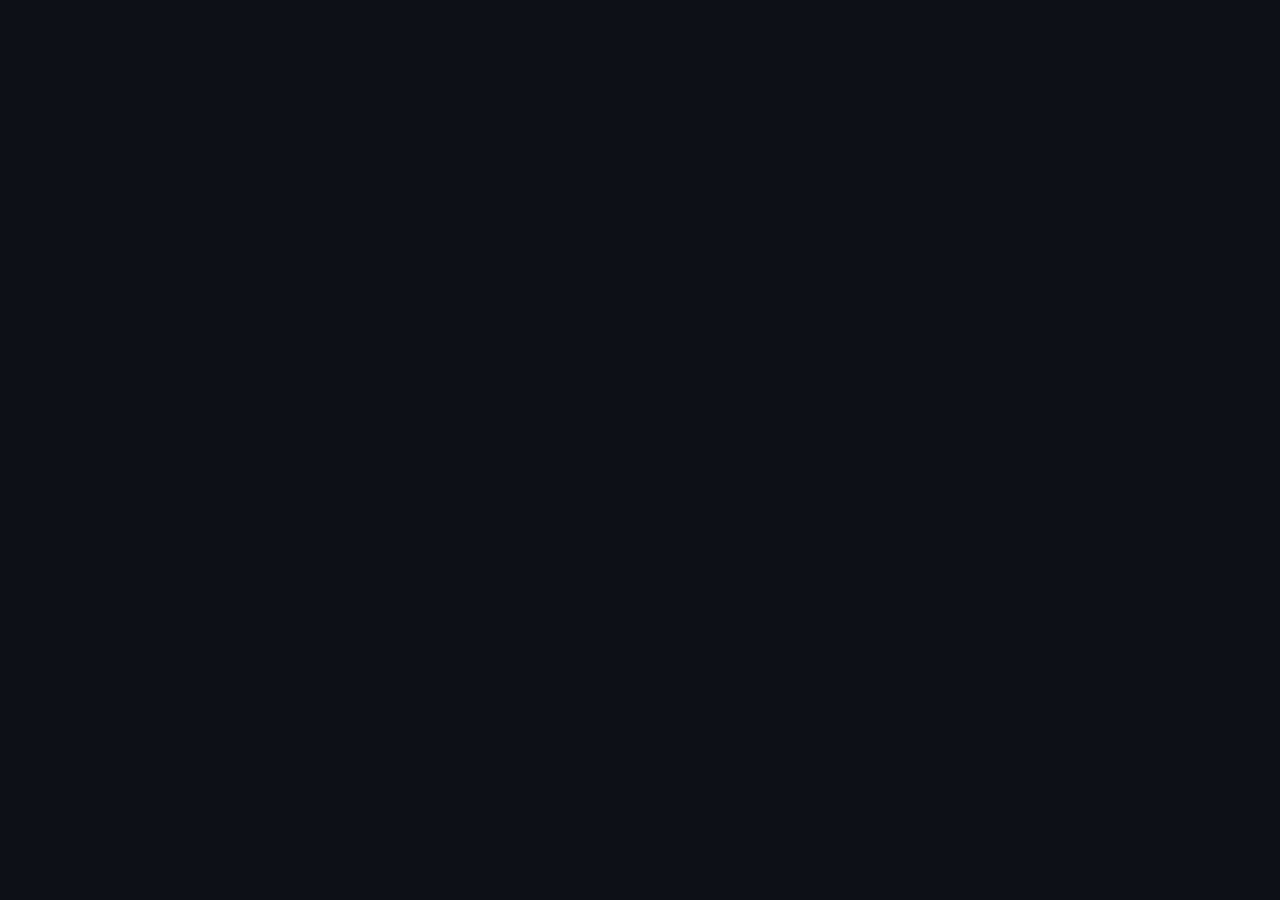
==== index.html @ d3183bf2 "update" ====
<!DOCTYPE html>
<html lang="en">
<head>
    <meta charset="utf-8" />
    <meta name="viewport" content="width=device-width, initial-scale=1" />
    <title>DevNotes — Rust Systems Blog</title>
    <meta name="description" content="Deep-dive technical notes on systems programming, distributed systems, and software architecture. Built with Rust and WebAssembly." />
    <link rel="preconnect" href="https://fonts.googleapis.com" />
    <link rel="preconnect" href="https://fonts.gstatic.com" crossorigin />
    <link href="https://fonts.googleapis.com/css2?family=Inter:wght@300;400;500;600;700;800&family=JetBrains+Mono:wght@400;500;700&display=swap" rel="stylesheet" />
    <link rel="stylesheet" href="https://cdnjs.cloudflare.com/ajax/libs/font-awesome/6.5.1/css/all.min.css" crossorigin="anonymous" />
    <link rel="stylesheet" href="style.css" />
    <link data-trunk rel="rust" data-wasm-opt="2" />
</head>
<body>
</body>
</html>
---- style.css ----
/* ============================================
   DevNotes — Design System
   Matched to TheCoreDump / Chirpy theme UX
   ============================================ */

:root {
  --bg-primary: #0d1117;
  --bg-secondary: #161b22;
  --bg-tertiary: #1c2128;
  --bg-card: rgba(22, 27, 34, 0.8);
  --bg-card-hover: rgba(28, 33, 40, 0.95);
  --bg-glass: rgba(255, 255, 255, 0.03);
  --bg-glass-strong: rgba(255, 255, 255, 0.06);

  --text-primary: #e6edf3;
  --text-secondary: #8b949e;
  --text-muted: #6e7681;
  --text-link: #58a6ff;

  --accent: #58a6ff;
  --accent-glow: rgba(88, 166, 255, 0.15);
  --accent-hover: #79c0ff;
  --accent-green: #3fb950;
  --accent-purple: #bc8cff;
  --accent-orange: #d29922;
  --accent-red: #f85149;

  --border: rgba(255, 255, 255, 0.06);
  --border-strong: rgba(255, 255, 255, 0.1);

  --sidebar-width: 280px;
  --topbar-height: 56px;
  --panel-width: 280px;

  --radius-sm: 6px;
  --radius-md: 10px;
  --radius-lg: 16px;
  --radius-xl: 20px;

  --shadow-sm: 0 1px 2px rgba(0, 0, 0, 0.3);
  --shadow-md: 0 4px 12px rgba(0, 0, 0, 0.4);
  --shadow-lg: 0 8px 30px rgba(0, 0, 0, 0.5);
  --shadow-glow: 0 0 20px var(--accent-glow);

  --transition-fast: 0.15s ease;
  --transition-normal: 0.25s ease;
  --transition-slow: 0.4s cubic-bezier(0.16, 1, 0.3, 1);
}

[data-theme="light"] {
  --bg-primary: #ffffff;
  --bg-secondary: #f6f8fa;
  --bg-tertiary: #eaeef2;
  --bg-card: rgba(246, 248, 250, 0.9);
  --bg-card-hover: rgba(234, 238, 242, 0.95);
  --bg-glass: rgba(0, 0, 0, 0.02);
  --bg-glass-strong: rgba(0, 0, 0, 0.04);

  --text-primary: #1f2328;
  --text-secondary: #656d76;
  --text-muted: #8b949e;
  --text-link: #0969da;

  --accent: #0969da;
  --accent-glow: rgba(9, 105, 218, 0.1);
  --accent-hover: #0550ae;
  --accent-green: #1a7f37;
  --accent-purple: #8250df;
  --accent-orange: #9a6700;
  --accent-red: #cf222e;

  --border: rgba(0, 0, 0, 0.08);
  --border-strong: rgba(0, 0, 0, 0.15);

  --shadow-sm: 0 1px 2px rgba(0, 0, 0, 0.06);
  --shadow-md: 0 4px 12px rgba(0, 0, 0, 0.08);
  --shadow-lg: 0 8px 30px rgba(0, 0, 0, 0.12);
}

/* ============================================
   Reset & Base
   ============================================ */

*, *::before, *::after {
  box-sizing: border-box;
  margin: 0;
  padding: 0;
}

html {
  font-size: 16px;
  scroll-behavior: smooth;
  -webkit-font-smoothing: antialiased;
  -moz-osx-font-smoothing: grayscale;
}

body {
  font-family: 'Inter', -apple-system, BlinkMacSystemFont, 'Segoe UI', Helvetica, Arial, sans-serif;
  background: var(--bg-primary);
  color: var(--text-primary);
  line-height: 1.6;
  min-height: 100vh;
  overflow-x: hidden;
  transition: background-color var(--transition-normal), color var(--transition-normal);
}

a {
  color: var(--text-link);
  text-decoration: none;
  transition: color var(--transition-fast);
}

a:hover {
  color: var(--accent-hover);
}

img {
  max-width: 100%;
  height: auto;
}

ul, ol {
  list-style: none;
}

/* ============================================
   Layout
   ============================================ */

.app-layout {
  display: flex;
  min-height: 100vh;
}

.main-wrapper {
  flex: 1;
  display: flex;
  flex-direction: column;
  min-width: 0;
  margin-left: var(--sidebar-width);
  transition: margin-left var(--transition-slow);
}

.content-area {
  flex: 1;
  display: flex;
  flex-direction: column;
  max-width: 100%;
}

.content-inner {
  flex: 1;
  display: flex;
  max-width: calc(900px + var(--panel-width) + 48px);
  width: 100%;
  margin: 0 auto;
  padding: 0 24px;
}

.main-col {
  flex: 1;
  min-width: 0;
  padding: 24px 0;
  padding-right: 32px;
}

.side-panel {
  width: var(--panel-width);
  flex-shrink: 0;
  padding: 24px 0;
  border-left: 1px solid var(--border);
  padding-left: 24px;
}

/* ============================================
   Sidebar
   ============================================ */

.sidebar {
  position: fixed;
  top: 0;
  left: 0;
  width: var(--sidebar-width);
  height: 100vh;
  background: var(--bg-secondary);
  border-right: 1px solid var(--border);
  display: flex;
  flex-direction: column;
  z-index: 100;
  overflow-y: auto;
  overflow-x: hidden;
  transition: transform var(--transition-slow), background-color var(--transition-normal);
}

.sidebar-header {
  padding: 28px 24px 20px;
  text-align: center;
  border-bottom: 1px solid var(--border);
}

.avatar {
  width: 80px;
  height: 80px;
  border-radius: 50%;
  background: linear-gradient(135deg, var(--accent), var(--accent-purple));
  display: flex;
  align-items: center;
  justify-content: center;
  font-size: 28px;
  font-weight: 700;
  color: #fff;
  margin: 0 auto 14px;
  box-shadow: 0 0 0 3px var(--bg-secondary), 0 0 0 5px var(--accent);
  transition: transform var(--transition-normal), box-shadow var(--transition-normal);
}

.avatar:hover {
  transform: scale(1.05);
  box-shadow: 0 0 0 3px var(--bg-secondary), 0 0 0 5px var(--accent), var(--shadow-glow);
}

.site-title {
  font-size: 18px;
  font-weight: 700;
  color: var(--text-primary);
  margin-bottom: 4px;
  letter-spacing: -0.02em;
}

.site-subtitle {
  font-size: 13px;
  color: var(--text-secondary);
  font-style: italic;
}

.sidebar-nav {
  flex: 1;
  padding: 16px 0;
}

.nav-item {
  display: block;
}

.nav-link {
  display: flex;
  align-items: center;
  gap: 12px;
  padding: 10px 24px;
  color: var(--text-secondary);
  font-size: 14px;
  font-weight: 500;
  letter-spacing: 0.02em;
  transition: all var(--transition-fast);
  border-left: 3px solid transparent;
}

.nav-link:hover {
  color: var(--text-primary);
  background: var(--bg-glass);
}

.nav-link.active {
  color: var(--accent);
  background: var(--accent-glow);
  border-left-color: var(--accent);
}

.nav-link i {
  width: 20px;
  text-align: center;
  font-size: 15px;
}

.sidebar-footer {
  padding: 16px 24px;
  border-top: 1px solid var(--border);
  display: flex;
  align-items: center;
  justify-content: center;
  gap: 16px;
}

.social-link {
  color: var(--text-muted);
  font-size: 17px;
  transition: all var(--transition-fast);
  padding: 6px;
  border-radius: var(--radius-sm);
}

.social-link:hover {
  color: var(--accent);
  transform: translateY(-2px);
  background: var(--accent-glow);
}

/* ============================================
   Top Bar
   ============================================ */

.topbar {
  height: var(--topbar-height);
  display: flex;
  align-items: center;
  justify-content: space-between;
  padding: 0 24px;
  border-bottom: 1px solid var(--border);
  background: var(--bg-secondary);
  position: sticky;
  top: 0;
  z-index: 90;
  backdrop-filter: blur(12px);
  -webkit-backdrop-filter: blur(12px);
  transition: background-color var(--transition-normal);
}

.topbar-left {
  display: flex;
  align-items: center;
  gap: 12px;
}

.sidebar-toggle {
  display: none;
  background: none;
  border: none;
  color: var(--text-secondary);
  font-size: 18px;
  cursor: pointer;
  padding: 6px;
  border-radius: var(--radius-sm);
  transition: all var(--transition-fast);
}

.sidebar-toggle:hover {
  color: var(--text-primary);
  background: var(--bg-glass);
}

.breadcrumb {
  font-size: 14px;
  color: var(--text-secondary);
  display: flex;
  align-items: center;
  gap: 6px;
}

.breadcrumb-sep {
  color: var(--text-muted);
}

.topbar-title {
  font-size: 14px;
  font-weight: 600;
  color: var(--text-primary);
}

.topbar-right {
  display: flex;
  align-items: center;
  gap: 12px;
}

.search-wrapper {
  position: relative;
}

.search-input {
  width: 220px;
  padding: 7px 12px 7px 34px;
  background: var(--bg-glass);
  border: 1px solid var(--border);
  border-radius: var(--radius-md);
  color: var(--text-primary);
  font-size: 13px;
  font-family: inherit;
  outline: none;
  transition: all var(--transition-fast);
}

.search-input::placeholder {
  color: var(--text-muted);
}

.search-input:focus {
  border-color: var(--accent);
  box-shadow: 0 0 0 3px var(--accent-glow);
  width: 280px;
}

.search-icon {
  position: absolute;
  left: 10px;
  top: 50%;
  transform: translateY(-50%);
  color: var(--text-muted);
  font-size: 13px;
  pointer-events: none;
}

.mode-toggle {
  background: none;
  border: 1px solid var(--border);
  color: var(--text-secondary);
  font-size: 15px;
  cursor: pointer;
  padding: 6px 10px;
  border-radius: var(--radius-sm);
  transition: all var(--transition-fast);
  display: flex;
  align-items: center;
  justify-content: center;
}

.mode-toggle:hover {
  color: var(--accent);
  border-color: var(--accent);
  background: var(--accent-glow);
}

/* ============================================
   Post Cards
   ============================================ */

.post-list {
  display: flex;
  flex-direction: column;
  gap: 16px;
}

.post-card {
  background: var(--bg-card);
  border: 1px solid var(--border);
  border-radius: var(--radius-lg);
  padding: 24px;
  cursor: pointer;
  transition: all var(--transition-normal);
  position: relative;
  overflow: hidden;
}

.post-card::before {
  content: '';
  position: absolute;
  top: 0;
  left: 0;
  width: 3px;
  height: 100%;
  background: var(--accent);
  opacity: 0;
  transition: opacity var(--transition-fast);
}

.post-card:hover {
  transform: translateY(-2px);
  border-color: var(--border-strong);
  box-shadow: var(--shadow-lg);
  background: var(--bg-card-hover);
}

.post-card:hover::before {
  opacity: 1;
}

.post-card-title {
  font-size: 18px;
  font-weight: 700;
  color: var(--text-primary);
  margin-bottom: 8px;
  line-height: 1.4;
  letter-spacing: -0.01em;
  transition: color var(--transition-fast);
}

.post-card:hover .post-card-title {
  color: var(--accent);
}

.post-card-excerpt {
  font-size: 14px;
  color: var(--text-secondary);
  line-height: 1.6;
  margin-bottom: 14px;
  display: -webkit-box;
  -webkit-line-clamp: 3;
  -webkit-box-orient: vertical;
  overflow: hidden;
}

.post-card-meta {
  display: flex;
  align-items: center;
  gap: 16px;
  font-size: 12px;
  color: var(--text-muted);
}

.post-card-meta i {
  margin-right: 4px;
}

.post-card-category {
  display: inline-flex;
  align-items: center;
  padding: 2px 10px;
  background: var(--accent-glow);
  color: var(--accent);
  border-radius: 999px;
  font-weight: 500;
  font-size: 11px;
  text-transform: uppercase;
  letter-spacing: 0.04em;
}

.post-card-tags {
  display: flex;
  flex-wrap: wrap;
  gap: 6px;
  margin-top: 12px;
}

.tag {
  display: inline-flex;
  align-items: center;
  padding: 3px 10px;
  background: var(--bg-glass);
  border: 1px solid var(--border);
  border-radius: 999px;
  color: var(--text-secondary);
  font-size: 11px;
  font-weight: 500;
  transition: all var(--transition-fast);
  cursor: pointer;
}

.tag:hover {
  border-color: var(--accent);
  color: var(--accent);
  background: var(--accent-glow);
}

/* ============================================
   Post Page
   ============================================ */

.post-page {
  max-width: 780px;
}

.post-header {
  margin-bottom: 32px;
  padding-bottom: 24px;
  border-bottom: 1px solid var(--border);
}

.post-title {
  font-size: 32px;
  font-weight: 800;
  color: var(--text-primary);
  line-height: 1.3;
  letter-spacing: -0.02em;
  margin-bottom: 16px;
}

.post-meta {
  display: flex;
  align-items: center;
  flex-wrap: wrap;
  gap: 16px;
  font-size: 13px;
  color: var(--text-secondary);
}

.post-meta i {
  margin-right: 5px;
  color: var(--text-muted);
}

.back-link {
  display: inline-flex;
  align-items: center;
  gap: 6px;
  font-size: 14px;
  color: var(--text-secondary);
  margin-bottom: 24px;
  padding: 6px 0;
  transition: color var(--transition-fast);
}

.back-link:hover {
  color: var(--accent);
}

.back-link i {
  transition: transform var(--transition-fast);
}

.back-link:hover i {
  transform: translateX(-3px);
}

/* ============================================
   Post Content (Markdown)
   ============================================ */

.post-content {
  font-size: 16px;
  line-height: 1.8;
  color: var(--text-primary);
}

.post-content h1 {
  font-size: 28px;
  font-weight: 700;
  margin: 40px 0 16px;
  letter-spacing: -0.02em;
}

.post-content h2 {
  font-size: 24px;
  font-weight: 700;
  margin: 36px 0 14px;
  letter-spacing: -0.01em;
  padding-bottom: 8px;
  border-bottom: 1px solid var(--border);
}

.post-content h3 {
  font-size: 20px;
  font-weight: 600;
  margin: 28px 0 12px;
}

.post-content h4 {
  font-size: 17px;
  font-weight: 600;
  margin: 24px 0 10px;
}

.post-content p {
  margin-bottom: 18px;
}

.post-content ul, .post-content ol {
  margin-bottom: 18px;
  padding-left: 24px;
}

.post-content ul {
  list-style: disc;
}

.post-content ol {
  list-style: decimal;
}

.post-content li {
  margin-bottom: 6px;
  padding-left: 4px;
}

.post-content blockquote {
  border-left: 4px solid var(--accent);
  padding: 12px 20px;
  margin: 20px 0;
  background: var(--accent-glow);
  border-radius: 0 var(--radius-md) var(--radius-md) 0;
  color: var(--text-secondary);
  font-style: italic;
}

.post-content pre {
  background: var(--bg-tertiary);
  border: 1px solid var(--border);
  border-radius: var(--radius-md);
  padding: 18px 20px;
  overflow-x: auto;
  margin: 20px 0;
  font-size: 13px;
  line-height: 1.6;
}

.post-content code {
  font-family: 'JetBrains Mono', 'Fira Code', 'Cascadia Code', monospace;
}

.post-content p code, .post-content li code {
  background: var(--bg-tertiary);
  border: 1px solid var(--border);
  padding: 2px 7px;
  border-radius: 4px;
  font-size: 0.9em;
  color: var(--accent);
}

.post-content pre code {
  background: none;
  border: none;
  padding: 0;
  color: var(--text-primary);
}

.post-content hr {
  border: none;
  border-top: 1px solid var(--border);
  margin: 32px 0;
}

.post-content a {
  color: var(--accent);
  text-decoration: underline;
  text-decoration-color: rgba(88, 166, 255, 0.3);
  text-underline-offset: 2px;
  transition: text-decoration-color var(--transition-fast);
}

.post-content a:hover {
  text-decoration-color: var(--accent);
}

.post-content strong {
  font-weight: 600;
  color: var(--text-primary);
}

.post-content em {
  font-style: italic;
}

.post-content img {
  border-radius: var(--radius-md);
  border: 1px solid var(--border);
  margin: 20px 0;
}

/* Syntax highlighting */
.token-keyword { color: #ff7b72; }
.token-string { color: #a5d6ff; }
.token-comment { color: #8b949e; font-style: italic; }
.token-function { color: #d2a8ff; }
.token-number { color: #79c0ff; }
.token-type { color: #ffa657; }
.token-operator { color: #ff7b72; }
.token-punctuation { color: #8b949e; }

[data-theme="light"] .token-keyword { color: #cf222e; }
[data-theme="light"] .token-string { color: #0a3069; }
[data-theme="light"] .token-comment { color: #6e7781; }
[data-theme="light"] .token-function { color: #8250df; }
[data-theme="light"] .token-number { color: #0550ae; }
[data-theme="light"] .token-type { color: #953800; }

/* ============================================
   Side Panel
   ============================================ */

.panel-section {
  margin-bottom: 28px;
}

.panel-heading {
  font-size: 12px;
  font-weight: 700;
  text-transform: uppercase;
  letter-spacing: 0.08em;
  color: var(--text-muted);
  margin-bottom: 14px;
}

.panel-list {
  display: flex;
  flex-direction: column;
  gap: 8px;
}

.panel-list-item {
  font-size: 13px;
  color: var(--text-secondary);
  line-height: 1.4;
  padding: 4px 0;
  cursor: pointer;
  transition: color var(--transition-fast);
  display: -webkit-box;
  -webkit-line-clamp: 2;
  -webkit-box-orient: vertical;
  overflow: hidden;
}

.panel-list-item:hover {
  color: var(--accent);
}

.tag-cloud {
  display: flex;
  flex-wrap: wrap;
  gap: 6px;
}

/* ============================================
   Hero Section
   ============================================ */

.hero {
  padding: 48px 0 32px;
  border-bottom: 1px solid var(--border);
}

.hero-content {
  display: flex;
  align-items: center;
  gap: 32px;
}

.hero-text {
  flex: 1;
}

.hero-text h1 {
  font-size: 30px;
  font-weight: 800;
  letter-spacing: -0.03em;
  line-height: 1.2;
  margin-bottom: 10px;
}

.hero-text p {
  font-size: 16px;
  color: var(--text-secondary);
  line-height: 1.6;
}

.hero-card {
  width: 340px;
  min-height: 160px;
  flex-shrink: 0;
  background: var(--bg-card);
  border: 1px solid var(--border);
  border-radius: var(--radius-lg);
  padding: 20px;
  display: flex;
  flex-direction: column;
  justify-content: center;
  transition: all var(--transition-normal);
}

.hero-card:hover {
  border-color: var(--accent);
  box-shadow: var(--shadow-glow);
  transform: translateY(-2px);
}

.hero-card .post-card-title {
  font-size: 16px;
}

/* ============================================
   Pagination
   ============================================ */

.pagination {
  display: flex;
  align-items: center;
  justify-content: center;
  gap: 4px;
  margin-top: 32px;
  padding-top: 24px;
  border-top: 1px solid var(--border);
}

.page-btn {
  display: flex;
  align-items: center;
  justify-content: center;
  min-width: 36px;
  height: 36px;
  padding: 0 10px;
  background: transparent;
  border: 1px solid var(--border);
  border-radius: var(--radius-sm);
  color: var(--text-secondary);
  font-size: 13px;
  font-family: inherit;
  cursor: pointer;
  transition: all var(--transition-fast);
}

.page-btn:hover {
  border-color: var(--accent);
  color: var(--accent);
}

.page-btn.active {
  background: var(--accent);
  border-color: var(--accent);
  color: #fff;
}

.page-btn:disabled {
  opacity: 0.4;
  cursor: not-allowed;
}

/* ============================================
   Footer
   ============================================ */

.site-footer {
  padding: 24px;
  text-align: center;
  font-size: 13px;
  color: var(--text-muted);
  border-top: 1px solid var(--border);
}

.site-footer a {
  color: var(--text-secondary);
}

/* ============================================
   Scroll to Top
   ============================================ */

.scroll-top {
  position: fixed;
  bottom: 28px;
  right: 28px;
  width: 42px;
  height: 42px;
  border-radius: 50%;
  background: var(--accent);
  color: #fff;
  border: none;
  font-size: 16px;
  cursor: pointer;
  display: flex;
  align-items: center;
  justify-content: center;
  opacity: 0;
  visibility: hidden;
  transform: translateY(10px);
  transition: all var(--transition-normal);
  box-shadow: var(--shadow-md);
  z-index: 50;
}

.scroll-top.visible {
  opacity: 1;
  visibility: visible;
  transform: translateY(0);
}

.scroll-top:hover {
  transform: translateY(-2px);
  box-shadow: var(--shadow-lg);
}

/* ============================================
   Animations
   ============================================ */

@keyframes fadeInUp {
  from {
    opacity: 0;
    transform: translateY(20px);
  }
  to {
    opacity: 1;
    transform: translateY(0);
  }
}

@keyframes fadeIn {
  from { opacity: 0; }
  to { opacity: 1; }
}

@keyframes slideInLeft {
  from {
    opacity: 0;
    transform: translateX(-20px);
  }
  to {
    opacity: 1;
    transform: translateX(0);
  }
}

.animate-in {
  animation: fadeInUp 0.5s cubic-bezier(0.16, 1, 0.3, 1) both;
}

.animate-in-delay-1 { animation-delay: 0.1s; }
.animate-in-delay-2 { animation-delay: 0.2s; }
.animate-in-delay-3 { animation-delay: 0.3s; }

/* ============================================
   About Page
   ============================================ */

.about-page {
  max-width: 700px;
}

.about-page h1 {
  font-size: 28px;
  font-weight: 800;
  margin-bottom: 24px;
  letter-spacing: -0.02em;
}

.about-page h2 {
  font-size: 20px;
  font-weight: 700;
  margin: 32px 0 12px;
}

.about-page p {
  font-size: 15px;
  color: var(--text-secondary);
  margin-bottom: 16px;
  line-height: 1.7;
}

.about-card {
  background: var(--bg-card);
  border: 1px solid var(--border);
  border-radius: var(--radius-lg);
  padding: 24px;
  margin: 20px 0;
}

.about-links {
  display: flex;
  flex-direction: column;
  gap: 10px;
  margin-top: 16px;
}

.about-link {
  display: flex;
  align-items: center;
  gap: 10px;
  padding: 10px 16px;
  background: var(--bg-glass);
  border: 1px solid var(--border);
  border-radius: var(--radius-md);
  color: var(--text-secondary);
  font-size: 14px;
  transition: all var(--transition-fast);
}

.about-link:hover {
  border-color: var(--accent);
  color: var(--accent);
  background: var(--accent-glow);
}

.about-link i {
  width: 20px;
  text-align: center;
}

/* ============================================
   Search Results Overlay
   ============================================ */

.search-results {
  position: absolute;
  top: calc(100% + 8px);
  right: 0;
  width: 360px;
  max-height: 400px;
  overflow-y: auto;
  background: var(--bg-secondary);
  border: 1px solid var(--border);
  border-radius: var(--radius-md);
  box-shadow: var(--shadow-lg);
  z-index: 200;
  display: none;
}

.search-results.active {
  display: block;
}

.search-result-item {
  padding: 12px 16px;
  border-bottom: 1px solid var(--border);
  cursor: pointer;
  transition: background var(--transition-fast);
}

.search-result-item:last-child {
  border-bottom: none;
}

.search-result-item:hover {
  background: var(--bg-glass);
}

.search-result-title {
  font-size: 14px;
  font-weight: 600;
  color: var(--text-primary);
  margin-bottom: 4px;
}

.search-result-excerpt {
  font-size: 12px;
  color: var(--text-muted);
  line-height: 1.4;
}

.search-no-results {
  padding: 20px 16px;
  text-align: center;
  color: var(--text-muted);
  font-size: 13px;
}

/* ============================================
   Mobile Sidebar Overlay
   ============================================ */

.sidebar-overlay {
  display: none;
  position: fixed;
  inset: 0;
  background: rgba(0, 0, 0, 0.5);
  z-index: 99;
  opacity: 0;
  transition: opacity var(--transition-normal);
}

.sidebar-overlay.active {
  display: block;
  opacity: 1;
}

/* ============================================
   Empty State
   ============================================ */

.empty-state {
  text-align: center;
  padding: 60px 20px;
  color: var(--text-muted);
}

.empty-state i {
  font-size: 48px;
  margin-bottom: 16px;
  opacity: 0.5;
}

.empty-state p {
  font-size: 15px;
}

/* ============================================
   Responsive Design
   ============================================ */

@media (max-width: 1200px) {
  .side-panel {
    width: 240px;
  }

  .content-inner {
    max-width: calc(900px + 240px + 48px);
  }
}

@media (max-width: 1024px) {
  .side-panel {
    display: none;
  }

  .main-col {
    padding-right: 0;
  }

  .hero-card {
    display: none;
  }
}

@media (max-width: 768px) {
  :root {
    --sidebar-width: 0px;
  }

  .sidebar {
    transform: translateX(-100%);
    width: 280px;
    box-shadow: var(--shadow-lg);
  }

  .sidebar.open {
    transform: translateX(0);
  }

  .main-wrapper {
    margin-left: 0;
  }

  .sidebar-toggle {
    display: flex;
  }

  .topbar-title {
    display: block;
  }

  .content-inner {
    padding: 0 16px;
  }

  .main-col {
    padding: 16px 0;
  }

  .post-card {
    padding: 18px;
  }

  .post-card-title {
    font-size: 16px;
  }

  .hero {
    padding: 32px 0 24px;
  }

  .hero-text h1 {
    font-size: 24px;
  }

  .post-title {
    font-size: 24px;
  }

  .search-input {
    width: 160px;
  }

  .search-input:focus {
    width: 200px;
  }

  .search-results {
    width: calc(100vw - 32px);
    right: -8px;
  }
}

@media (max-width: 480px) {
  .topbar {
    padding: 0 12px;
  }

  .search-wrapper {
    display: none;
  }

  .post-card-meta {
    flex-wrap: wrap;
    gap: 8px;
  }
}

/* ============================================
   Scrollbar
   ============================================ */

::-webkit-scrollbar {
  width: 8px;
  height: 8px;
}

::-webkit-scrollbar-track {
  background: transparent;
}

::-webkit-scrollbar-thumb {
  background: var(--border-strong);
  border-radius: 4px;
}

::-webkit-scrollbar-thumb:hover {
  background: var(--text-muted);
}

/* ============================================
   Selection
   ============================================ */

::selection {
  background: var(--accent-glow);
  color: var(--accent);
}

/* ============================================
   Code Blocks (from markdown renderer)
   ============================================ */

.code-block {
  position: relative;
  margin: 20px 0;
  border-radius: var(--radius-md);
  border: 1px solid var(--border);
  overflow: hidden;
}

.code-header {
  display: flex;
  align-items: center;
  justify-content: space-between;
  padding: 8px 16px;
  background: var(--bg-tertiary);
  border-bottom: 1px solid var(--border);
}

.code-lang {
  font-size: 11px;
  font-weight: 600;
  color: var(--accent);
  text-transform: uppercase;
  letter-spacing: 0.05em;
  font-family: 'JetBrains Mono', monospace;
}

.code-block pre {
  margin: 0;
  padding: 16px 20px;
  background: var(--bg-tertiary);
  overflow-x: auto;
  font-size: 13px;
  line-height: 1.6;
}

.code-block code {
  font-family: 'JetBrains Mono', 'Fira Code', monospace;
  color: var(--text-primary);
}

/* Token colors */
.token-keyword { color: #ff7b72; }
.token-string { color: #a5d6ff; }
.token-comment { color: #8b949e; font-style: italic; }
.token-function { color: #d2a8ff; }
.token-number { color: #79c0ff; }

[data-theme="light"] .token-keyword { color: #cf222e; }
[data-theme="light"] .token-string { color: #0a3069; }
[data-theme="light"] .token-comment { color: #6e7781; }
[data-theme="light"] .token-function { color: #8250df; }
[data-theme="light"] .token-number { color: #0550ae; }
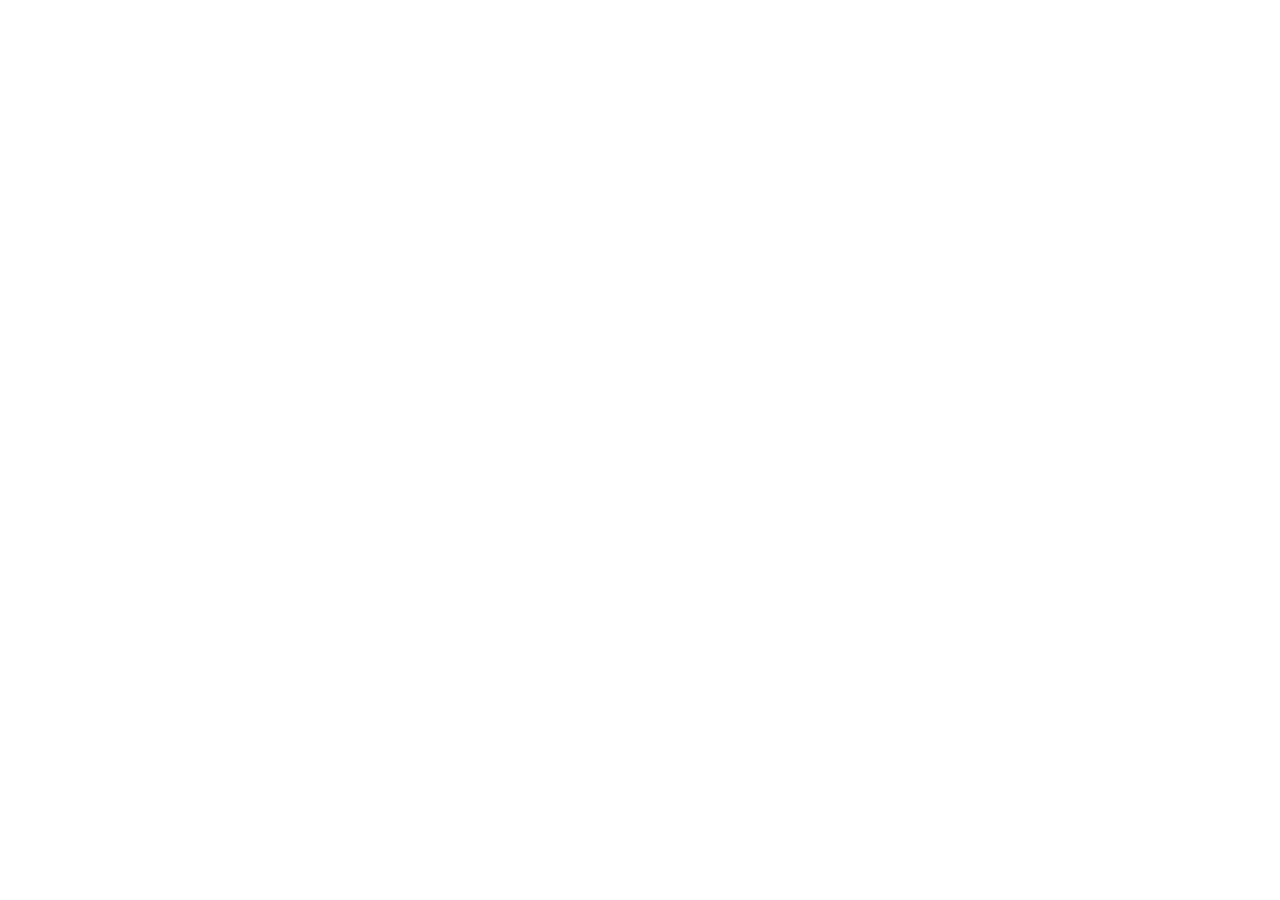
==== commit 886ebee7: "update" ====
--- a/index.html
+++ b/index.html
@@ -9,7 +9,7 @@
     <link rel="preconnect" href="https://fonts.gstatic.com" crossorigin />
     <link href="https://fonts.googleapis.com/css2?family=Inter:wght@300;400;500;600;700;800&family=JetBrains+Mono:wght@400;500;700&display=swap" rel="stylesheet" />
     <link rel="stylesheet" href="https://cdnjs.cloudflare.com/ajax/libs/font-awesome/6.5.1/css/all.min.css" crossorigin="anonymous" />
-    <link rel="stylesheet" href="style.css" />
+    <link data-trunk rel="css" href="style.css" />
     <link data-trunk rel="rust" data-wasm-opt="2" />
 </head>
 <body>
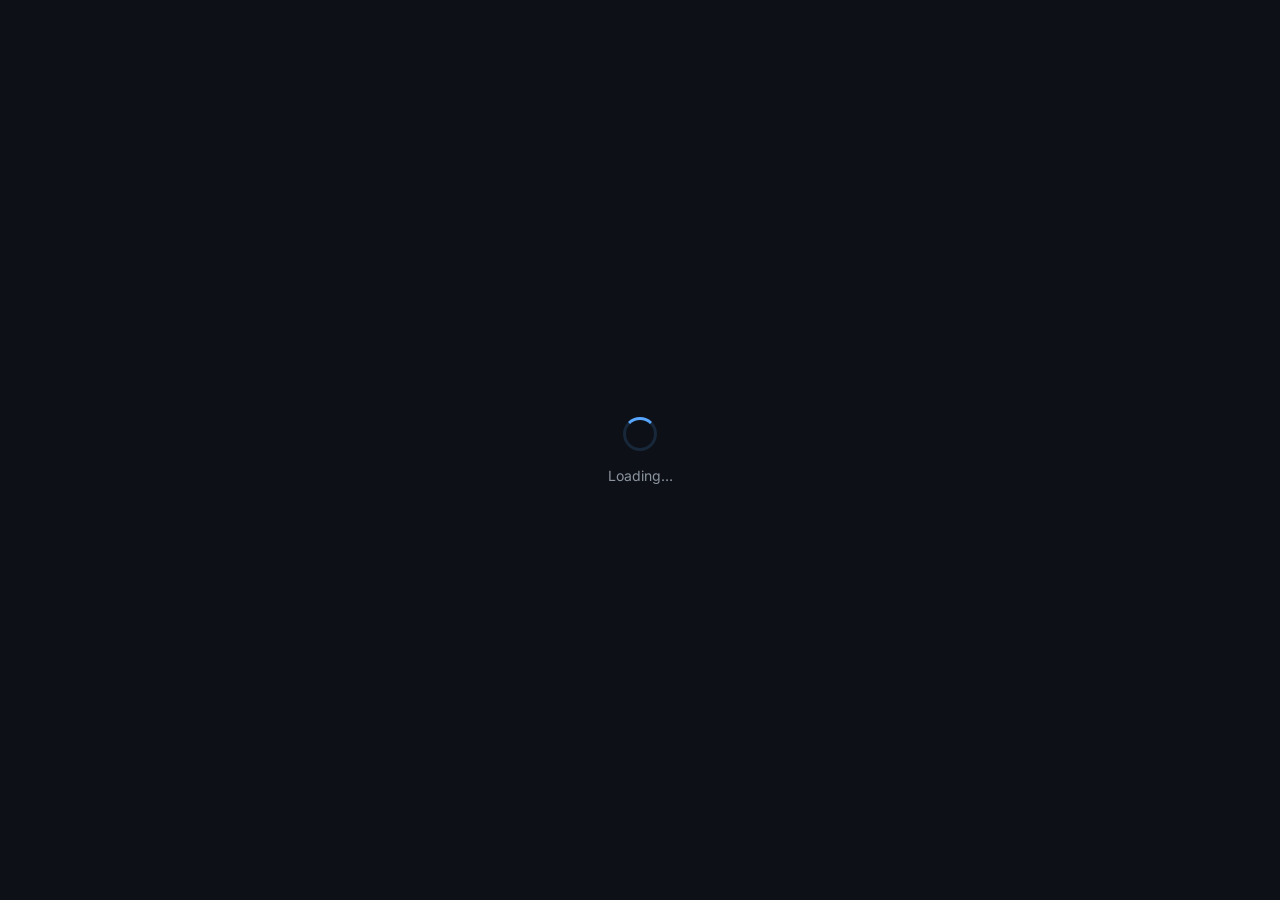
==== commit 957ef563: "update website" ====
--- a/index.html
+++ b/index.html
@@ -3,15 +3,52 @@
 <head>
     <meta charset="utf-8" />
     <meta name="viewport" content="width=device-width, initial-scale=1" />
-    <title>DevNotes — Rust Systems Blog</title>
-    <meta name="description" content="Deep-dive technical notes on systems programming, distributed systems, and software architecture. Built with Rust and WebAssembly." />
+    <title>guilt92 — Devops Engineer</title>
+    <meta name="description" content="Deep technical notes on systems programming, distributed systems, performance engineering, and software architecture. Built with Rust and WebAssembly." />
+    <meta name="keywords" content="rust, systems programming, wasm, low-level, engineering, blog, performance" />
+    <meta name="author" content="guilt92" />
+
+    <!-- Open Graph -->
+    <meta property="og:title" content="guilt92 — Rust Systems & Low-Level Engineering" />
+    <meta property="og:description" content="Deep technical notes on systems programming, distributed systems, performance engineering, and software architecture." />
+    <meta property="og:type" content="website" />
+    <meta property="og:url" content="https://guilt92.github.io" />
+
+    <!-- Twitter Card -->
+    <meta name="twitter:card" content="summary_large_image" />
+    <meta name="twitter:title" content="guilt92 — Rust Systems & Low-Level Engineering" />
+    <meta name="twitter:description" content="Deep technical notes on systems programming, distributed systems, performance engineering, and software architecture." />
+
     <link rel="preconnect" href="https://fonts.googleapis.com" />
     <link rel="preconnect" href="https://fonts.gstatic.com" crossorigin />
     <link href="https://fonts.googleapis.com/css2?family=Inter:wght@300;400;500;600;700;800&family=JetBrains+Mono:wght@400;500;700&display=swap" rel="stylesheet" />
-    <link rel="stylesheet" href="https://cdnjs.cloudflare.com/ajax/libs/font-awesome/6.5.1/css/all.min.css" crossorigin="anonymous" />
+    <link rel="stylesheet" href="https://cdnjs.cloudflare.com/ajax/libs/font-awesome/6.7.2/css/all.min.css" crossorigin="anonymous" />
     <link data-trunk rel="css" href="style.css" />
     <link data-trunk rel="rust" data-wasm-opt="2" />
+    <style>
+      #loading-splash {
+        position: fixed; inset: 0; z-index: 9999;
+        display: flex; flex-direction: column; align-items: center; justify-content: center;
+        background: #0d1117; color: #8b949e;
+        font-family: 'Inter', -apple-system, BlinkMacSystemFont, 'Segoe UI', Helvetica, Arial, sans-serif;
+        font-size: 14px;
+        transition: opacity 0.3s ease;
+      }
+      #loading-splash.hide { opacity: 0; pointer-events: none; }
+      .loading-spinner {
+        width: 28px; height: 28px; margin-bottom: 16px;
+        border: 3px solid rgba(88, 166, 255, 0.15);
+        border-top-color: #58a6ff;
+        border-radius: 50%;
+        animation: spin 0.8s linear infinite;
+      }
+      @keyframes spin { to { transform: rotate(360deg); } }
+    </style>
 </head>
 <body>
+  <div id="loading-splash">
+    <div class="loading-spinner"></div>
+    <div>Loading…</div>
+  </div>
 </body>
 </html>
--- a/style.css
+++ b/style.css
@@ -1,16 +1,19 @@
 /* ============================================
-   DevNotes — Design System
-   Matched to TheCoreDump / Chirpy theme UX
+   guilt92 — Design System
+   Inspired by Chirpy / TheCoreDump UX
    ============================================ */
 
 :root {
-  --bg-primary: #0d1117;
-  --bg-secondary: #161b22;
-  --bg-tertiary: #1c2128;
-  --bg-card: rgba(22, 27, 34, 0.8);
-  --bg-card-hover: rgba(28, 33, 40, 0.95);
+  --bg-body: #0d1117;
+  --bg-main: #0d1117;
+  --bg-sidebar: #161b22;
+  --bg-card: #161b22;
+  --bg-card-hover: #1c2128;
+  --bg-code: #1c2128;
   --bg-glass: rgba(255, 255, 255, 0.03);
   --bg-glass-strong: rgba(255, 255, 255, 0.06);
+  --bg-tag: rgba(88, 166, 255, 0.08);
+  --bg-tag-hover: rgba(88, 166, 255, 0.15);
 
   --text-primary: #e6edf3;
   --text-secondary: #8b949e;
@@ -18,7 +21,7 @@
   --text-link: #58a6ff;
 
   --accent: #58a6ff;
-  --accent-glow: rgba(88, 166, 255, 0.15);
+  --accent-glow: rgba(88, 166, 255, 0.12);
   --accent-hover: #79c0ff;
   --accent-green: #3fb950;
   --accent-purple: #bc8cff;
@@ -29,13 +32,11 @@
   --border-strong: rgba(255, 255, 255, 0.1);
 
   --sidebar-width: 280px;
-  --topbar-height: 56px;
-  --panel-width: 280px;
+  --topbar-height: 0px;
 
   --radius-sm: 6px;
   --radius-md: 10px;
   --radius-lg: 16px;
-  --radius-xl: 20px;
 
   --shadow-sm: 0 1px 2px rgba(0, 0, 0, 0.3);
   --shadow-md: 0 4px 12px rgba(0, 0, 0, 0.4);
@@ -48,13 +49,16 @@
 }
 
 [data-theme="light"] {
-  --bg-primary: #ffffff;
-  --bg-secondary: #f6f8fa;
-  --bg-tertiary: #eaeef2;
-  --bg-card: rgba(246, 248, 250, 0.9);
-  --bg-card-hover: rgba(234, 238, 242, 0.95);
+  --bg-body: #f6f8fa;
+  --bg-main: #ffffff;
+  --bg-sidebar: #f6f8fa;
+  --bg-card: #ffffff;
+  --bg-card-hover: #f3f4f6;
+  --bg-code: #f6f8fa;
   --bg-glass: rgba(0, 0, 0, 0.02);
   --bg-glass-strong: rgba(0, 0, 0, 0.04);
+  --bg-tag: rgba(9, 105, 218, 0.06);
+  --bg-tag-hover: rgba(9, 105, 218, 0.12);
 
   --text-primary: #1f2328;
   --text-secondary: #656d76;
@@ -62,7 +66,7 @@
   --text-link: #0969da;
 
   --accent: #0969da;
-  --accent-glow: rgba(9, 105, 218, 0.1);
+  --accent-glow: rgba(9, 105, 218, 0.08);
   --accent-hover: #0550ae;
   --accent-green: #1a7f37;
   --accent-purple: #8250df;
@@ -77,10 +81,6 @@
   --shadow-lg: 0 8px 30px rgba(0, 0, 0, 0.12);
 }
 
-/* ============================================
-   Reset & Base
-   ============================================ */
-
 *, *::before, *::after {
   box-sizing: border-box;
   margin: 0;
@@ -96,7 +96,7 @@
 
 body {
   font-family: 'Inter', -apple-system, BlinkMacSystemFont, 'Segoe UI', Helvetica, Arial, sans-serif;
-  background: var(--bg-primary);
+  background: var(--bg-body);
   color: var(--text-primary);
   line-height: 1.6;
   min-height: 100vh;
@@ -124,52 +124,12 @@
 }
 
 /* ============================================
-   Layout
+   App Layout
    ============================================ */
 
 .app-layout {
   display: flex;
   min-height: 100vh;
-}
-
-.main-wrapper {
-  flex: 1;
-  display: flex;
-  flex-direction: column;
-  min-width: 0;
-  margin-left: var(--sidebar-width);
-  transition: margin-left var(--transition-slow);
-}
-
-.content-area {
-  flex: 1;
-  display: flex;
-  flex-direction: column;
-  max-width: 100%;
-}
-
-.content-inner {
-  flex: 1;
-  display: flex;
-  max-width: calc(900px + var(--panel-width) + 48px);
-  width: 100%;
-  margin: 0 auto;
-  padding: 0 24px;
-}
-
-.main-col {
-  flex: 1;
-  min-width: 0;
-  padding: 24px 0;
-  padding-right: 32px;
-}
-
-.side-panel {
-  width: var(--panel-width);
-  flex-shrink: 0;
-  padding: 24px 0;
-  border-left: 1px solid var(--border);
-  padding-left: 24px;
 }
 
 /* ============================================
@@ -182,7 +142,7 @@
   left: 0;
   width: var(--sidebar-width);
   height: 100vh;
-  background: var(--bg-secondary);
+  background: var(--bg-sidebar);
   border-right: 1px solid var(--border);
   display: flex;
   flex-direction: column;
@@ -192,10 +152,18 @@
   transition: transform var(--transition-slow), background-color var(--transition-normal);
 }
 
+.sidebar-inner {
+  display: flex;
+  flex-direction: column;
+  height: 100%;
+  padding: 24px 20px;
+}
+
 .sidebar-header {
-  padding: 28px 24px 20px;
   text-align: center;
+  padding-bottom: 20px;
   border-bottom: 1px solid var(--border);
+  margin-bottom: 16px;
 }
 
 .avatar {
@@ -209,14 +177,14 @@
   font-size: 28px;
   font-weight: 700;
   color: #fff;
-  margin: 0 auto 14px;
-  box-shadow: 0 0 0 3px var(--bg-secondary), 0 0 0 5px var(--accent);
+  margin: 0 auto 12px;
+  box-shadow: 0 0 0 3px var(--bg-sidebar), 0 0 0 5px var(--accent);
   transition: transform var(--transition-normal), box-shadow var(--transition-normal);
 }
 
 .avatar:hover {
   transform: scale(1.05);
-  box-shadow: 0 0 0 3px var(--bg-secondary), 0 0 0 5px var(--accent), var(--shadow-glow);
+  box-shadow: 0 0 0 3px var(--bg-sidebar), 0 0 0 5px var(--accent), var(--shadow-glow);
 }
 
 .site-title {
@@ -235,7 +203,15 @@
 
 .sidebar-nav {
   flex: 1;
-  padding: 16px 0;
+}
+
+.nav-section-title {
+  font-size: 11px;
+  font-weight: 700;
+  text-transform: uppercase;
+  letter-spacing: 0.08em;
+  color: var(--text-muted);
+  padding: 12px 12px 6px;
 }
 
 .nav-item {
@@ -246,13 +222,12 @@
   display: flex;
   align-items: center;
   gap: 12px;
-  padding: 10px 24px;
+  padding: 8px 12px;
   color: var(--text-secondary);
   font-size: 14px;
   font-weight: 500;
-  letter-spacing: 0.02em;
+  border-radius: var(--radius-sm);
   transition: all var(--transition-fast);
-  border-left: 3px solid transparent;
 }
 
 .nav-link:hover {
@@ -263,7 +238,6 @@
 .nav-link.active {
   color: var(--accent);
   background: var(--accent-glow);
-  border-left-color: var(--accent);
 }
 
 .nav-link i {
@@ -273,12 +247,18 @@
 }
 
 .sidebar-footer {
-  padding: 16px 24px;
+  padding-top: 16px;
   border-top: 1px solid var(--border);
   display: flex;
+  flex-direction: column;
+  gap: 12px;
+}
+
+.social-links {
+  display: flex;
   align-items: center;
   justify-content: center;
-  gap: 16px;
+  gap: 12px;
 }
 
 .social-link {
@@ -295,172 +275,147 @@
   background: var(--accent-glow);
 }
 
-/* ============================================
-   Top Bar
-   ============================================ */
-
-.topbar {
-  height: var(--topbar-height);
-  display: flex;
-  align-items: center;
-  justify-content: space-between;
-  padding: 0 24px;
-  border-bottom: 1px solid var(--border);
-  background: var(--bg-secondary);
-  position: sticky;
-  top: 0;
-  z-index: 90;
-  backdrop-filter: blur(12px);
-  -webkit-backdrop-filter: blur(12px);
-  transition: background-color var(--transition-normal);
-}
-
-.topbar-left {
-  display: flex;
-  align-items: center;
-  gap: 12px;
-}
-
-.sidebar-toggle {
-  display: none;
+.theme-toggle-wrapper {
+  display: flex;
+  justify-content: center;
+}
+
+.theme-toggle {
+  display: flex;
+  align-items: center;
+  gap: 8px;
+  background: var(--bg-glass);
+  border: 1px solid var(--border);
+  border-radius: 999px;
+  padding: 4px;
+  cursor: pointer;
+  transition: all var(--transition-fast);
+}
+
+.theme-toggle:hover {
+  border-color: var(--accent);
+}
+
+.theme-toggle-btn {
   background: none;
   border: none;
+  color: var(--text-muted);
+  font-size: 13px;
+  cursor: pointer;
+  padding: 6px 14px;
+  border-radius: 999px;
+  transition: all var(--transition-fast);
+  font-family: inherit;
+}
+
+.theme-toggle-btn.active {
+  background: var(--accent);
+  color: #fff;
+}
+
+/* ============================================
+   Main Wrapper
+   ============================================ */
+
+.main-wrapper {
+  flex: 1;
+  display: flex;
+  flex-direction: column;
+  min-width: 0;
+  margin-left: var(--sidebar-width);
+  transition: margin-left var(--transition-slow);
+}
+
+.topbar {
+  display: none;
+}
+
+.content-area {
+  flex: 1;
+  display: flex;
+  flex-direction: column;
+}
+
+.content-inner {
+  flex: 1;
+  display: flex;
+  max-width: 1000px;
+  width: 100%;
+  margin: 0 auto;
+  padding: 32px 40px;
+  gap: 40px;
+}
+
+.main-col {
+  flex: 1;
+  min-width: 0;
+}
+
+/* ============================================
+   Posts List (Home)
+   ============================================ */
+
+.page-heading {
+  font-size: 28px;
+  font-weight: 800;
+  margin-bottom: 6px;
+  letter-spacing: -0.03em;
+  line-height: 1.2;
+}
+
+.page-subheading {
+  font-size: 15px;
   color: var(--text-secondary);
-  font-size: 18px;
-  cursor: pointer;
-  padding: 6px;
-  border-radius: var(--radius-sm);
-  transition: all var(--transition-fast);
-}
-
-.sidebar-toggle:hover {
-  color: var(--text-primary);
-  background: var(--bg-glass);
-}
-
-.breadcrumb {
-  font-size: 14px;
-  color: var(--text-secondary);
-  display: flex;
-  align-items: center;
-  gap: 6px;
-}
-
-.breadcrumb-sep {
-  color: var(--text-muted);
-}
-
-.topbar-title {
-  font-size: 14px;
-  font-weight: 600;
-  color: var(--text-primary);
-}
-
-.topbar-right {
-  display: flex;
-  align-items: center;
-  gap: 12px;
-}
-
-.search-wrapper {
-  position: relative;
-}
-
-.search-input {
-  width: 220px;
-  padding: 7px 12px 7px 34px;
-  background: var(--bg-glass);
+  margin-bottom: 32px;
+  line-height: 1.5;
+}
+
+.post-list {
+  display: flex;
+  flex-direction: column;
+  gap: 20px;
+}
+
+.post-card {
+  display: block;
+  background: var(--bg-card);
   border: 1px solid var(--border);
   border-radius: var(--radius-md);
-  color: var(--text-primary);
-  font-size: 13px;
-  font-family: inherit;
-  outline: none;
-  transition: all var(--transition-fast);
-}
-
-.search-input::placeholder {
-  color: var(--text-muted);
-}
-
-.search-input:focus {
-  border-color: var(--accent);
-  box-shadow: 0 0 0 3px var(--accent-glow);
-  width: 280px;
-}
-
-.search-icon {
-  position: absolute;
-  left: 10px;
-  top: 50%;
-  transform: translateY(-50%);
-  color: var(--text-muted);
-  font-size: 13px;
-  pointer-events: none;
-}
-
-.mode-toggle {
-  background: none;
-  border: 1px solid var(--border);
-  color: var(--text-secondary);
-  font-size: 15px;
-  cursor: pointer;
-  padding: 6px 10px;
-  border-radius: var(--radius-sm);
-  transition: all var(--transition-fast);
-  display: flex;
-  align-items: center;
-  justify-content: center;
-}
-
-.mode-toggle:hover {
-  color: var(--accent);
-  border-color: var(--accent);
-  background: var(--accent-glow);
-}
-
-/* ============================================
-   Post Cards
-   ============================================ */
-
-.post-list {
-  display: flex;
-  flex-direction: column;
-  gap: 16px;
-}
-
-.post-card {
-  background: var(--bg-card);
-  border: 1px solid var(--border);
-  border-radius: var(--radius-lg);
   padding: 24px;
   cursor: pointer;
   transition: all var(--transition-normal);
   position: relative;
-  overflow: hidden;
-}
-
-.post-card::before {
-  content: '';
-  position: absolute;
-  top: 0;
-  left: 0;
-  width: 3px;
-  height: 100%;
-  background: var(--accent);
-  opacity: 0;
-  transition: opacity var(--transition-fast);
 }
 
 .post-card:hover {
-  transform: translateY(-2px);
   border-color: var(--border-strong);
-  box-shadow: var(--shadow-lg);
+  box-shadow: var(--shadow-md);
   background: var(--bg-card-hover);
 }
 
-.post-card:hover::before {
-  opacity: 1;
+.post-card-header {
+  display: flex;
+  align-items: center;
+  gap: 12px;
+  margin-bottom: 8px;
+}
+
+.post-card-category {
+  display: inline-flex;
+  align-items: center;
+  padding: 2px 10px;
+  background: var(--accent-glow);
+  color: var(--accent);
+  border-radius: 999px;
+  font-weight: 600;
+  font-size: 11px;
+  text-transform: uppercase;
+  letter-spacing: 0.04em;
+}
+
+.post-card-date {
+  font-size: 12px;
+  color: var(--text-muted);
 }
 
 .post-card-title {
@@ -488,56 +443,29 @@
   overflow: hidden;
 }
 
-.post-card-meta {
-  display: flex;
-  align-items: center;
-  gap: 16px;
-  font-size: 12px;
-  color: var(--text-muted);
-}
-
-.post-card-meta i {
-  margin-right: 4px;
-}
-
-.post-card-category {
-  display: inline-flex;
-  align-items: center;
-  padding: 2px 10px;
-  background: var(--accent-glow);
-  color: var(--accent);
-  border-radius: 999px;
-  font-weight: 500;
-  font-size: 11px;
-  text-transform: uppercase;
-  letter-spacing: 0.04em;
-}
-
 .post-card-tags {
   display: flex;
   flex-wrap: wrap;
   gap: 6px;
-  margin-top: 12px;
-}
-
-.tag {
+}
+
+.post-card-tag {
   display: inline-flex;
   align-items: center;
   padding: 3px 10px;
-  background: var(--bg-glass);
-  border: 1px solid var(--border);
+  background: var(--bg-tag);
+  border: 1px solid transparent;
   border-radius: 999px;
-  color: var(--text-secondary);
+  color: var(--text-link);
   font-size: 11px;
   font-weight: 500;
   transition: all var(--transition-fast);
   cursor: pointer;
 }
 
-.tag:hover {
+.post-card-tag:hover {
+  background: var(--bg-tag-hover);
   border-color: var(--accent);
-  color: var(--accent);
-  background: var(--accent-glow);
 }
 
 /* ============================================
@@ -599,10 +527,6 @@
 .back-link:hover i {
   transform: translateX(-3px);
 }
-
-/* ============================================
-   Post Content (Markdown)
-   ============================================ */
 
 .post-content {
   font-size: 16px;
@@ -671,7 +595,7 @@
 }
 
 .post-content pre {
-  background: var(--bg-tertiary);
+  background: var(--bg-code);
   border: 1px solid var(--border);
   border-radius: var(--radius-md);
   padding: 18px 20px;
@@ -686,7 +610,7 @@
 }
 
 .post-content p code, .post-content li code {
-  background: var(--bg-tertiary);
+  background: var(--bg-code);
   border: 1px solid var(--border);
   padding: 2px 7px;
   border-radius: 4px;
@@ -724,17 +648,52 @@
   color: var(--text-primary);
 }
 
-.post-content em {
-  font-style: italic;
-}
-
 .post-content img {
   border-radius: var(--radius-md);
   border: 1px solid var(--border);
   margin: 20px 0;
 }
 
-/* Syntax highlighting */
+.code-block {
+  position: relative;
+  margin: 20px 0;
+  border-radius: var(--radius-md);
+  border: 1px solid var(--border);
+  overflow: hidden;
+}
+
+.code-header {
+  display: flex;
+  align-items: center;
+  justify-content: space-between;
+  padding: 8px 16px;
+  background: var(--bg-code);
+  border-bottom: 1px solid var(--border);
+}
+
+.code-lang {
+  font-size: 11px;
+  font-weight: 600;
+  color: var(--accent);
+  text-transform: uppercase;
+  letter-spacing: 0.05em;
+  font-family: 'JetBrains Mono', monospace;
+}
+
+.code-block pre {
+  margin: 0;
+  padding: 16px 20px;
+  background: var(--bg-code);
+  overflow-x: auto;
+  font-size: 13px;
+  line-height: 1.6;
+}
+
+.code-block code {
+  font-family: 'JetBrains Mono', 'Fira Code', monospace;
+  color: var(--text-primary);
+}
+
 .token-keyword { color: #ff7b72; }
 .token-string { color: #a5d6ff; }
 .token-comment { color: #8b949e; font-style: italic; }
@@ -752,247 +711,662 @@
 [data-theme="light"] .token-type { color: #953800; }
 
 /* ============================================
-   Side Panel
-   ============================================ */
-
-.panel-section {
+   Archives Page
+   ============================================ */
+
+.archives-page {
+  max-width: 780px;
+}
+
+.archives-page h1 {
+  font-size: 28px;
+  font-weight: 800;
+  margin-bottom: 32px;
+  letter-spacing: -0.02em;
+}
+
+.archive-year {
   margin-bottom: 28px;
 }
 
-.panel-heading {
-  font-size: 12px;
+.archive-year-title {
+  font-size: 22px;
   font-weight: 700;
-  text-transform: uppercase;
-  letter-spacing: 0.08em;
-  color: var(--text-muted);
-  margin-bottom: 14px;
-}
-
-.panel-list {
+  color: var(--text-primary);
+  margin-bottom: 16px;
+  letter-spacing: -0.01em;
+}
+
+.archive-list {
   display: flex;
   flex-direction: column;
   gap: 8px;
 }
 
-.panel-list-item {
+.archive-item {
+  display: flex;
+  align-items: baseline;
+  gap: 16px;
+  padding: 8px 0;
+  border-bottom: 1px solid var(--border);
+  transition: color var(--transition-fast);
+}
+
+.archive-item:last-child {
+  border-bottom: none;
+}
+
+.archive-date {
   font-size: 13px;
-  color: var(--text-secondary);
-  line-height: 1.4;
-  padding: 4px 0;
+  color: var(--text-muted);
+  font-family: 'JetBrains Mono', monospace;
+  min-width: 70px;
+  flex-shrink: 0;
+}
+
+.archive-title {
+  font-size: 15px;
+  color: var(--text-primary);
+  font-weight: 500;
+  transition: color var(--transition-fast);
+}
+
+.archive-item:hover .archive-title {
+  color: var(--accent);
+}
+
+.archive-category {
+  font-size: 11px;
+  color: var(--accent);
+  font-weight: 600;
+  text-transform: uppercase;
+  letter-spacing: 0.04em;
+  background: var(--accent-glow);
+  padding: 1px 8px;
+  border-radius: 4px;
+}
+
+/* ============================================
+   Categories / Tags Page
+   ============================================ */
+
+.categories-page, .tags-page {
+  max-width: 780px;
+}
+
+.categories-page h1, .tags-page h1 {
+  font-size: 28px;
+  font-weight: 800;
+  margin-bottom: 32px;
+  letter-spacing: -0.02em;
+}
+
+.category-group {
+  margin-bottom: 28px;
+}
+
+.category-title {
+  font-size: 20px;
+  font-weight: 700;
+  color: var(--accent);
+  margin-bottom: 12px;
+  display: flex;
+  align-items: center;
+  gap: 8px;
+}
+
+.category-title i {
+  font-size: 16px;
+}
+
+.tag-cloud {
+  display: flex;
+  flex-wrap: wrap;
+  gap: 8px;
+  margin-bottom: 32px;
+}
+
+.tag-item {
+  display: inline-flex;
+  align-items: center;
+  gap: 6px;
+  padding: 6px 14px;
+  background: var(--bg-tag);
+  border: 1px solid transparent;
+  border-radius: 999px;
+  color: var(--text-link);
+  font-size: 13px;
+  font-weight: 500;
+  transition: all var(--transition-fast);
   cursor: pointer;
-  transition: color var(--transition-fast);
-  display: -webkit-box;
-  -webkit-line-clamp: 2;
-  -webkit-box-orient: vertical;
-  overflow: hidden;
-}
-
-.panel-list-item:hover {
+}
+
+.tag-item:hover {
+  background: var(--bg-tag-hover);
+  border-color: var(--accent);
+}
+
+.tag-count {
+  font-size: 11px;
+  color: var(--text-muted);
+  font-weight: 400;
+}
+
+/* ============================================
+   Projects Page
+   ============================================ */
+
+.projects-page {
+  max-width: 900px;
+}
+
+.projects-header {
+  margin-bottom: 40px;
+  text-align: center;
+}
+
+.projects-header h1 {
+  font-size: 32px;
+  font-weight: 800;
+  margin-bottom: 12px;
+  letter-spacing: -0.02em;
+  display: inline-flex;
+  align-items: center;
+  gap: 12px;
+  color: var(--text-primary);
+}
+
+.projects-header h1 i {
   color: var(--accent);
-}
-
-.tag-cloud {
-  display: flex;
-  flex-wrap: wrap;
-  gap: 6px;
-}
-
-/* ============================================
-   Hero Section
-   ============================================ */
-
-.hero {
-  padding: 48px 0 32px;
-  border-bottom: 1px solid var(--border);
-}
-
-.hero-content {
-  display: flex;
-  align-items: center;
-  gap: 32px;
-}
-
-.hero-text {
-  flex: 1;
-}
-
-.hero-text h1 {
-  font-size: 30px;
-  font-weight: 800;
-  letter-spacing: -0.03em;
-  line-height: 1.2;
-  margin-bottom: 10px;
-}
-
-.hero-text p {
+  font-size: 28px;
+}
+
+.projects-subtitle {
   font-size: 16px;
   color: var(--text-secondary);
   line-height: 1.6;
-}
-
-.hero-card {
-  width: 340px;
-  min-height: 160px;
-  flex-shrink: 0;
+  max-width: 600px;
+  margin: 0 auto;
+}
+
+.projects-grid {
+  display: grid;
+  grid-template-columns: repeat(auto-fill, minmax(360px, 1fr));
+  gap: 24px;
+}
+
+.project-card {
+  display: flex;
+  flex-direction: column;
   background: var(--bg-card);
   border: 1px solid var(--border);
   border-radius: var(--radius-lg);
-  padding: 20px;
-  display: flex;
-  flex-direction: column;
-  justify-content: center;
+  padding: 24px;
   transition: all var(--transition-normal);
-}
-
-.hero-card:hover {
+  position: relative;
+  overflow: hidden;
+  min-height: 100%;
+}
+
+.project-card::before {
+  content: '';
+  position: absolute;
+  top: 0;
+  left: 0;
+  right: 0;
+  height: 3px;
+  background: linear-gradient(90deg, var(--accent), var(--accent-purple));
+  transform: scaleX(0);
+  transform-origin: left;
+  transition: transform var(--transition-slow);
+}
+
+.project-card:hover {
+  border-color: var(--border-strong);
+  box-shadow: var(--shadow-lg);
+  background: var(--bg-card-hover);
+  transform: translateY(-4px);
+}
+
+.project-card:hover::before {
+  transform: scaleX(1);
+}
+
+.project-card-header {
+  margin-bottom: 16px;
+}
+
+.project-card-title {
+  font-size: 18px;
+  font-weight: 700;
+  color: var(--text-primary);
+  line-height: 1.3;
+  letter-spacing: -0.01em;
+  margin-bottom: 12px;
+}
+
+.project-card-title a {
+  color: inherit;
+  text-decoration: none;
+  transition: color var(--transition-fast);
+}
+
+.project-card-title a:hover {
+  color: var(--accent);
+}
+
+.project-card-meta {
+  display: flex;
+  align-items: center;
+  flex-wrap: wrap;
+  gap: 10px 16px;
+  font-size: 12px;
+  color: var(--text-muted);
+}
+
+.project-card-stars {
+  display: inline-flex;
+  align-items: center;
+  gap: 4px;
+  font-weight: 500;
+  color: var(--text-secondary);
+}
+
+.project-card-stars i {
+  color: var(--accent-orange);
+  font-size: 11px;
+}
+
+.project-card-language {
+  display: inline-flex;
+  align-items: center;
+  gap: 6px;
+}
+
+.project-card-language-dot {
+  width: 8px;
+  height: 8px;
+  border-radius: 50%;
+  background: var(--lang-color, var(--accent));
+}
+
+.project-card-language span {
+  font-size: 12px;
+  color: var(--text-secondary);
+  font-weight: 500;
+}
+
+.project-card-updated {
+  font-family: 'JetBrains Mono', monospace;
+  font-size: 11px;
+  color: var(--text-muted);
+}
+
+.project-card-description {
+  font-size: 14px;
+  color: var(--text-secondary);
+  line-height: 1.7;
+  margin-bottom: 16px;
+  flex: 1;
+  display: -webkit-box;
+  -webkit-line-clamp: 3;
+  -webkit-box-orient: vertical;
+  overflow: hidden;
+}
+
+.project-card-topics {
+  display: flex;
+  flex-wrap: wrap;
+  gap: 6px;
+  margin-bottom: 20px;
+  padding-top: 16px;
+  border-top: 1px solid var(--border);
+}
+
+.project-card-topic {
+  display: inline-flex;
+  align-items: center;
+  padding: 4px 10px;
+  background: var(--bg-tag);
+  border: 1px solid transparent;
+  border-radius: 999px;
+  color: var(--text-link);
+  font-size: 11px;
+  font-weight: 500;
+  transition: all var(--transition-fast);
+}
+
+.project-card-topic:hover {
+  background: var(--bg-tag-hover);
   border-color: var(--accent);
-  box-shadow: var(--shadow-glow);
-  transform: translateY(-2px);
-}
-
-.hero-card .post-card-title {
-  font-size: 16px;
-}
-
-/* ============================================
-   Pagination
-   ============================================ */
-
-.pagination {
-  display: flex;
-  align-items: center;
-  justify-content: center;
-  gap: 4px;
-  margin-top: 32px;
-  padding-top: 24px;
+}
+
+.project-card-footer {
+  display: flex;
+  align-items: center;
+  justify-content: space-between;
+  gap: 12px;
+  margin-top: auto;
+  padding-top: 16px;
   border-top: 1px solid var(--border);
 }
 
-.page-btn {
-  display: flex;
-  align-items: center;
-  justify-content: center;
-  min-width: 36px;
-  height: 36px;
-  padding: 0 10px;
-  background: transparent;
-  border: 1px solid var(--border);
+.project-card-btn {
+  display: inline-flex;
+  align-items: center;
+  gap: 8px;
+  padding: 10px 16px;
   border-radius: var(--radius-sm);
-  color: var(--text-secondary);
   font-size: 13px;
+  font-weight: 500;
   font-family: inherit;
   cursor: pointer;
   transition: all var(--transition-fast);
-}
-
-.page-btn:hover {
+  border: 1px solid var(--border);
+  background: var(--bg-card);
+  color: var(--text-secondary);
+  white-space: nowrap;
+  text-decoration: none;
+}
+
+.project-card-btn:hover {
   border-color: var(--accent);
   color: var(--accent);
-}
-
-.page-btn.active {
+  background: var(--accent-glow);
+}
+
+.project-card-btn-primary {
   background: var(--accent);
   border-color: var(--accent);
   color: #fff;
 }
 
-.page-btn:disabled {
-  opacity: 0.4;
-  cursor: not-allowed;
-}
-
-/* ============================================
-   Footer
-   ============================================ */
-
-.site-footer {
+.project-card-btn-primary:hover {
+  background: var(--accent-hover);
+  border-color: var(--accent-hover);
+  color: #fff;
+}
+
+.project-card-btn-secondary {
+  background: transparent;
+  border-color: var(--border);
+  color: var(--text-secondary);
+}
+
+.project-card-btn-secondary:hover {
+  background: var(--accent-glow);
+  border-color: var(--accent);
+  color: var(--accent);
+}
+
+.project-card-btn i {
+  font-size: 12px;
+}
+
+.projects-header {
+  margin-bottom: 32px;
+  text-align: center;
+}
+
+.projects-header h1 {
+  font-size: 32px;
+  font-weight: 800;
+  margin-bottom: 12px;
+  letter-spacing: -0.02em;
+  display: flex;
+  align-items: center;
+  justify-content: center;
+  gap: 12px;
+}
+
+.projects-header h1 i {
+  color: var(--accent);
+  font-size: 28px;
+}
+
+.projects-subtitle {
+  font-size: 16px;
+  color: var(--text-secondary);
+  line-height: 1.6;
+  max-width: 600px;
+  margin: 0 auto;
+}
+
+.projects-grid {
+  display: grid;
+  grid-template-columns: repeat(auto-fill, minmax(350px, 1fr));
+  gap: 24px;
+}
+
+.project-card {
+  display: flex;
+  flex-direction: column;
+  background: var(--bg-card);
+  border: 1px solid var(--border);
+  border-radius: var(--radius-lg);
   padding: 24px;
-  text-align: center;
+  transition: all var(--transition-normal);
+  position: relative;
+  overflow: hidden;
+}
+
+.project-card::before {
+  content: '';
+  position: absolute;
+  top: 0;
+  left: 0;
+  right: 0;
+  height: 3px;
+  background: linear-gradient(90deg, var(--accent), var(--accent-purple));
+  transform: scaleX(0);
+  transform-origin: left;
+  transition: transform var(--transition-slow);
+}
+
+.project-card:hover {
+  border-color: var(--border-strong);
+  box-shadow: var(--shadow-lg);
+  background: var(--bg-card-hover);
+  transform: translateY(-4px);
+}
+
+.project-card:hover::before {
+  transform: scaleX(1);
+}
+
+.project-card-header {
+  display: flex;
+  align-items: flex-start;
+  justify-content: space-between;
+  gap: 12px;
+  margin-bottom: 12px;
+}
+
+.project-card-title {
+  font-size: 18px;
+  font-weight: 700;
+  color: var(--text-primary);
+  line-height: 1.3;
+  letter-spacing: -0.01em;
+  flex: 1;
+  min-width: 0;
+}
+
+.project-card:hover .project-card-title {
+  color: var(--accent);
+}
+
+.project-card-link {
+  display: inline-flex;
+  align-items: center;
+  gap: 4px;
+  color: var(--text-muted);
+  font-size: 14px;
+  font-weight: 500;
+  padding: 6px 10px;
+  border-radius: var(--radius-sm);
+  background: var(--bg-glass);
+  border: 1px solid transparent;
+  transition: all var(--transition-fast);
+  flex-shrink: 0;
+  white-space: nowrap;
+}
+
+.project-card-link:hover {
+  color: var(--accent);
+  background: var(--accent-glow);
+  border-color: var(--accent);
+}
+
+.project-card-link i {
+  font-size: 12px;
+  transition: transform var(--transition-fast);
+}
+
+.project-card-link:hover i {
+  transform: translateX(3px);
+}
+
+.project-card-meta {
+  display: flex;
+  align-items: center;
+  flex-wrap: wrap;
+  gap: 12px;
+  margin-bottom: 16px;
+  padding-top: 16px;
+  border-top: 1px solid var(--border);
+}
+
+.project-card-language {
+  display: inline-flex;
+  align-items: center;
+  gap: 6px;
   font-size: 13px;
+  color: var(--text-secondary);
+}
+
+.project-card-language-dot {
+  width: 10px;
+  height: 10px;
+  border-radius: 50%;
+  background: var(--lang-color, var(--accent));
+}
+
+.project-card-stars {
+  display: inline-flex;
+  align-items: center;
+  gap: 4px;
+  font-size: 13px;
+  color: var(--text-secondary);
+  font-weight: 500;
+}
+
+.project-card-stars i {
+  color: var(--accent-orange);
+}
+
+.project-card-updated {
+  font-size: 12px;
   color: var(--text-muted);
+  font-family: 'JetBrains Mono', monospace;
+}
+
+.project-description {
+  font-size: 14px;
+  color: var(--text-secondary);
+  line-height: 1.6;
+  margin-bottom: 16px;
+  flex: 1;
+  display: -webkit-box;
+  -webkit-line-clamp: 3;
+  -webkit-box-orient: vertical;
+  overflow: hidden;
+}
+
+.project-topics {
+  display: flex;
+  flex-wrap: wrap;
+  gap: 6px;
+  margin-bottom: 16px;
+}
+
+.project-topic {
+  display: inline-block;
+  padding: 3px 10px;
+  background: var(--bg-tag);
+  border: 1px solid transparent;
+  border-radius: 999px;
+  color: var(--text-link);
+  font-size: 11px;
+  font-weight: 500;
+  transition: all var(--transition-fast);
+}
+
+.project-topic:hover {
+  background: var(--bg-tag-hover);
+  border-color: var(--accent);
+}
+
+.project-footer {
+  display: flex;
+  align-items: center;
+  justify-content: space-between;
+  padding-top: 16px;
   border-top: 1px solid var(--border);
-}
-
-.site-footer a {
+  flex-wrap: wrap;
+  gap: 12px;
+}
+
+.project-link-btn {
+  display: inline-flex;
+  align-items: center;
+  gap: 8px;
+  padding: 10px 16px;
+  border-radius: var(--radius-sm);
+  font-size: 13px;
+  font-weight: 500;
+  font-family: inherit;
+  cursor: pointer;
+  transition: all var(--transition-fast);
+  border: 1px solid var(--border);
+  background: var(--bg-card);
   color: var(--text-secondary);
-}
-
-/* ============================================
-   Scroll to Top
-   ============================================ */
-
-.scroll-top {
-  position: fixed;
-  bottom: 28px;
-  right: 28px;
-  width: 42px;
-  height: 42px;
-  border-radius: 50%;
+  white-space: nowrap;
+}
+
+.project-link-btn:hover {
+  border-color: var(--accent);
+  color: var(--accent);
+  background: var(--accent-glow);
+}
+
+.project-link-btn-primary {
   background: var(--accent);
+  border-color: var(--accent);
   color: #fff;
-  border: none;
-  font-size: 16px;
-  cursor: pointer;
-  display: flex;
-  align-items: center;
-  justify-content: center;
-  opacity: 0;
-  visibility: hidden;
-  transform: translateY(10px);
-  transition: all var(--transition-normal);
-  box-shadow: var(--shadow-md);
-  z-index: 50;
-}
-
-.scroll-top.visible {
-  opacity: 1;
-  visibility: visible;
-  transform: translateY(0);
-}
-
-.scroll-top:hover {
-  transform: translateY(-2px);
-  box-shadow: var(--shadow-lg);
-}
-
-/* ============================================
-   Animations
-   ============================================ */
-
-@keyframes fadeInUp {
-  from {
-    opacity: 0;
-    transform: translateY(20px);
-  }
-  to {
-    opacity: 1;
-    transform: translateY(0);
-  }
-}
-
-@keyframes fadeIn {
-  from { opacity: 0; }
-  to { opacity: 1; }
-}
-
-@keyframes slideInLeft {
-  from {
-    opacity: 0;
-    transform: translateX(-20px);
-  }
-  to {
-    opacity: 1;
-    transform: translateX(0);
-  }
-}
-
-.animate-in {
-  animation: fadeInUp 0.5s cubic-bezier(0.16, 1, 0.3, 1) both;
-}
-
-.animate-in-delay-1 { animation-delay: 0.1s; }
-.animate-in-delay-2 { animation-delay: 0.2s; }
-.animate-in-delay-3 { animation-delay: 0.3s; }
+}
+
+.project-link-btn-primary:hover {
+  background: var(--accent-hover);
+  border-color: var(--accent-hover);
+  color: #fff;
+}
+
+.project-link-btn-secondary {
+  background: transparent;
+  border-color: var(--border);
+  color: var(--text-secondary);
+}
+
+.project-link-btn-secondary:hover {
+  background: var(--accent-glow);
+  border-color: var(--accent);
+  color: var(--accent);
+}
+
+.project-link-btn i {
+  font-size: 12px;
+}
 
 /* ============================================
    About Page
@@ -1062,17 +1436,54 @@
 }
 
 /* ============================================
-   Search Results Overlay
-   ============================================ */
+   Search
+   ============================================ */
+
+.search-wrapper {
+  position: relative;
+  margin-bottom: 24px;
+}
+
+.search-input {
+  width: 100%;
+  padding: 10px 16px 10px 40px;
+  background: var(--bg-card);
+  border: 1px solid var(--border);
+  border-radius: var(--radius-md);
+  color: var(--text-primary);
+  font-size: 14px;
+  font-family: inherit;
+  outline: none;
+  transition: all var(--transition-fast);
+}
+
+.search-input::placeholder {
+  color: var(--text-muted);
+}
+
+.search-input:focus {
+  border-color: var(--accent);
+  box-shadow: 0 0 0 3px var(--accent-glow);
+}
+
+.search-icon {
+  position: absolute;
+  left: 14px;
+  top: 50%;
+  transform: translateY(-50%);
+  color: var(--text-muted);
+  font-size: 14px;
+  pointer-events: none;
+}
 
 .search-results {
   position: absolute;
-  top: calc(100% + 8px);
+  top: calc(100% + 4px);
+  left: 0;
   right: 0;
-  width: 360px;
-  max-height: 400px;
+  max-height: 360px;
   overflow-y: auto;
-  background: var(--bg-secondary);
+  background: var(--bg-card);
   border: 1px solid var(--border);
   border-radius: var(--radius-md);
   box-shadow: var(--shadow-lg);
@@ -1120,23 +1531,98 @@
 }
 
 /* ============================================
-   Mobile Sidebar Overlay
-   ============================================ */
-
-.sidebar-overlay {
-  display: none;
+   Footer
+   ============================================ */
+
+.site-footer {
+  padding: 24px 40px;
+  text-align: center;
+  font-size: 13px;
+  color: var(--text-muted);
+  border-top: 1px solid var(--border);
+  margin-top: auto;
+}
+
+.site-footer a {
+  color: var(--text-secondary);
+}
+
+/* ============================================
+   Scroll to Top
+   ============================================ */
+
+.scroll-top {
   position: fixed;
-  inset: 0;
-  background: rgba(0, 0, 0, 0.5);
-  z-index: 99;
+  bottom: 28px;
+  right: 28px;
+  width: 40px;
+  height: 40px;
+  border-radius: 50%;
+  background: var(--accent);
+  color: #fff;
+  border: none;
+  font-size: 16px;
+  cursor: pointer;
+  display: flex;
+  align-items: center;
+  justify-content: center;
   opacity: 0;
-  transition: opacity var(--transition-normal);
-}
-
-.sidebar-overlay.active {
-  display: block;
+  visibility: hidden;
+  transform: translateY(10px);
+  transition: all var(--transition-normal);
+  box-shadow: var(--shadow-md);
+  z-index: 50;
+}
+
+.scroll-top.visible {
   opacity: 1;
-}
+  visibility: visible;
+  transform: translateY(0);
+}
+
+.scroll-top:hover {
+  transform: translateY(-2px);
+  box-shadow: var(--shadow-lg);
+}
+
+/* ============================================
+   Animations
+   ============================================ */
+
+@keyframes fadeInUp {
+  from {
+    opacity: 0;
+    transform: translateY(20px);
+  }
+  to {
+    opacity: 1;
+    transform: translateY(0);
+  }
+}
+
+@keyframes fadeIn {
+  from { opacity: 0; }
+  to { opacity: 1; }
+}
+
+@keyframes slideInLeft {
+  from {
+    opacity: 0;
+    transform: translateX(-20px);
+  }
+  to {
+    opacity: 1;
+    transform: translateX(0);
+  }
+}
+
+.animate-in {
+  animation: fadeInUp 0.5s cubic-bezier(0.16, 1, 0.3, 1) both;
+}
+
+.animate-in-delay-1 { animation-delay: 0.1s; }
+.animate-in-delay-2 { animation-delay: 0.2s; }
+.animate-in-delay-3 { animation-delay: 0.3s; }
 
 /* ============================================
    Empty State
@@ -1159,30 +1645,13 @@
 }
 
 /* ============================================
-   Responsive Design
-   ============================================ */
-
-@media (max-width: 1200px) {
-  .side-panel {
-    width: 240px;
-  }
-
+   Responsive
+   ============================================ */
+
+@media (max-width: 1024px) {
   .content-inner {
-    max-width: calc(900px + 240px + 48px);
-  }
-}
-
-@media (max-width: 1024px) {
-  .side-panel {
-    display: none;
-  }
-
-  .main-col {
-    padding-right: 0;
-  }
-
-  .hero-card {
-    display: none;
+    padding: 24px 24px;
+    gap: 0;
   }
 }
 
@@ -1205,20 +1674,64 @@
     margin-left: 0;
   }
 
+  .topbar {
+    display: flex;
+    align-items: center;
+    justify-content: space-between;
+    height: 56px;
+    padding: 0 16px;
+    border-bottom: 1px solid var(--border);
+    background: var(--bg-sidebar);
+    position: sticky;
+    top: 0;
+    z-index: 90;
+    backdrop-filter: blur(12px);
+  }
+
   .sidebar-toggle {
+    background: none;
+    border: none;
+    color: var(--text-secondary);
+    font-size: 20px;
+    cursor: pointer;
+    padding: 6px;
+    border-radius: var(--radius-sm);
+  }
+
+  .sidebar-toggle:hover {
+    color: var(--text-primary);
+  }
+
+  .topbar-title {
+    font-size: 15px;
+    font-weight: 600;
+    color: var(--text-primary);
+  }
+
+  .topbar-actions {
     display: flex;
-  }
-
-  .topbar-title {
+    align-items: center;
+    gap: 8px;
+  }
+
+  .sidebar-overlay {
+    display: none;
+    position: fixed;
+    inset: 0;
+    background: rgba(0, 0, 0, 0.5);
+    z-index: 99;
+  }
+
+  .sidebar-overlay.active {
     display: block;
   }
 
   .content-inner {
-    padding: 0 16px;
-  }
-
-  .main-col {
-    padding: 16px 0;
+    padding: 20px 16px;
+  }
+
+  .page-heading {
+    font-size: 24px;
   }
 
   .post-card {
@@ -1229,54 +1742,489 @@
     font-size: 16px;
   }
 
-  .hero {
-    padding: 32px 0 24px;
-  }
-
-  .hero-text h1 {
-    font-size: 24px;
-  }
-
   .post-title {
     font-size: 24px;
   }
 
-  .search-input {
-    width: 160px;
-  }
-
-  .search-input:focus {
-    width: 200px;
-  }
-
-  .search-results {
-    width: calc(100vw - 32px);
-    right: -8px;
+  .site-footer {
+    padding: 20px 16px;
   }
 }
 
 @media (max-width: 480px) {
-  .topbar {
-    padding: 0 12px;
-  }
-
-  .search-wrapper {
-    display: none;
-  }
-
-  .post-card-meta {
+  .post-meta {
+    flex-direction: column;
+    gap: 8px;
+  }
+
+  .archive-item {
+    flex-wrap: wrap;
+    gap: 6px;
+  }
+
+  .archive-date {
+    min-width: auto;
+  }
+
+  .theme-toggle-btn {
+    padding: 4px 10px;
+    font-size: 12px;
+  }
+}
+
+/* ============================================
+   Projects Page Responsive
+   ============================================ */
+
+@media (max-width: 900px) {
+  .projects-grid {
+    grid-template-columns: 1fr;
+    gap: 20px;
+  }
+
+  .project-card {
+    padding: 20px;
+  }
+
+  .project-card-title {
+    font-size: 17px;
+  }
+}
+
+@media (max-width: 600px) {
+  .project-card-meta {
+    flex-direction: column;
+    align-items: flex-start;
+    gap: 8px;
+  }
+
+  .project-card-footer {
+    flex-direction: column;
+    align-items: flex-start;
+    gap: 12px;
+  }
+
+  .project-card-btn {
+    width: 100%;
+    justify-content: center;
+  }
+}
+
+/* ============================================
+   Projects Page Responsive (updated)
+   ============================================ */
+
+@media (max-width: 900px) {
+  .projects-grid {
+    grid-template-columns: 1fr;
+    gap: 20px;
+  }
+
+  .project-card {
+    padding: 20px;
+  }
+
+  .project-card-title {
+    font-size: 17px;
+  }
+}
+
+@media (max-width: 600px) {
+  .project-card-header {
+    flex-direction: column;
+    align-items: flex-start;
+    gap: 8px;
+  }
+
+  .project-card-meta {
+    flex-direction: column;
+    align-items: flex-start;
+    gap: 8px;
+  }
+
+  .project-card-footer {
+    flex-direction: column;
+    align-items: flex-start;
+    gap: 12px;
+  }
+
+  .project-card-actions {
+    width: 100%;
+    justify-content: space-between;
+  }
+
+  .project-btn {
+    flex: 1;
+    justify-content: center;
+  }
+}
+
+/* ============================================
+   Post Page Responsive
+   ============================================ */
+
+@media (max-width: 768px) {
+  .post-page {
+    max-width: 100%;
+  }
+
+  .post-title {
+    font-size: 24px;
+  }
+
+  .post-content h1 {
+    font-size: 24px;
+  }
+
+  .post-content h2 {
+    font-size: 20px;
+  }
+
+  .post-content h3 {
+    font-size: 18px;
+  }
+
+  .post-content h4 {
+    font-size: 16px;
+  }
+
+  .post-content pre {
+    padding: 14px 16px;
+    font-size: 12px;
+  }
+
+  .code-block pre {
+    padding: 14px 16px;
+    font-size: 12px;
+  }
+
+  .code-header {
+    padding: 6px 12px;
+  }
+
+  .post-meta {
+    flex-direction: column;
+    align-items: flex-start;
+    gap: 8px;
+  }
+
+  .post-card-header {
     flex-wrap: wrap;
     gap: 8px;
   }
 }
 
 /* ============================================
+   Archives/Categories/Tags Responsive
+   ============================================ */
+
+@media (max-width: 768px) {
+  .archives-page,
+  .categories-page,
+  .tags-page {
+    max-width: 100%;
+  }
+
+  .archive-year-title {
+    font-size: 20px;
+  }
+
+  .archive-item {
+    flex-direction: column;
+    align-items: flex-start;
+    gap: 4px;
+    padding: 10px 0;
+  }
+
+  .archive-date {
+    min-width: auto;
+  }
+
+  .category-title {
+    font-size: 18px;
+  }
+
+  .tag-item {
+    font-size: 12px;
+    padding: 5px 12px;
+  }
+}
+
+/* ============================================
+   About Page Responsive
+   ============================================ */
+
+@media (max-width: 768px) {
+  .about-page {
+    max-width: 100%;
+  }
+
+  .about-card {
+    padding: 18px;
+  }
+
+  .about-links {
+    gap: 8px;
+  }
+
+  .about-link {
+    padding: 8px 14px;
+    font-size: 13px;
+  }
+}
+
+/* ============================================
+   Search Responsive
+   ============================================ */
+
+@media (max-width: 768px) {
+  .search-wrapper {
+    margin-bottom: 20px;
+  }
+
+  .search-input {
+    padding: 12px 16px 12px 44px;
+    font-size: 16px; /* Prevents zoom on iOS */
+  }
+
+  .search-icon {
+    left: 16px;
+    font-size: 16px;
+  }
+
+  .search-results {
+    left: -16px;
+    right: -16px;
+    border-radius: var(--radius-md);
+    max-height: 300px;
+  }
+}
+
+/* ============================================
+   Home Page Responsive
+   ============================================ */
+
+@media (max-width: 768px) {
+  .page-heading {
+    font-size: 26px;
+  }
+
+  .page-subheading {
+    font-size: 14px;
+  }
+
+  .post-card {
+    padding: 18px;
+  }
+
+  .post-card-title {
+    font-size: 16px;
+  }
+
+  .post-card-excerpt {
+    font-size: 13px;
+    -webkit-line-clamp: 2;
+  }
+
+  .post-card-tag {
+    font-size: 10px;
+    padding: 2px 8px;
+  }
+}
+
+/* ============================================
+   Topbar Responsive
+   ============================================ */
+
+@media (max-width: 768px) {
+  .topbar {
+    height: 52px;
+    padding: 0 12px;
+  }
+
+  .topbar-title {
+    font-size: 14px;
+  }
+
+  .sidebar-toggle {
+    font-size: 18px;
+    padding: 4px;
+  }
+}
+
+/* ============================================
+   Sidebar Responsive
+   ============================================ */
+
+@media (max-width: 768px) {
+  .sidebar-inner {
+    padding: 20px 16px;
+  }
+
+  .avatar {
+    width: 70px;
+    height: 70px;
+    font-size: 24px;
+  }
+
+  .site-title {
+    font-size: 16px;
+  }
+
+  .site-subtitle {
+    font-size: 12px;
+  }
+
+  .nav-link {
+    padding: 10px 12px;
+    font-size: 14px;
+  }
+
+  .social-link {
+    font-size: 16px;
+    padding: 8px;
+  }
+}
+
+/* ============================================
+   Footer Responsive
+   ============================================ */
+
+@media (max-width: 768px) {
+  .site-footer {
+    padding: 18px 16px;
+    font-size: 12px;
+  }
+}
+
+/* ============================================
+   Scroll to Top Responsive
+   ============================================ */
+
+@media (max-width: 768px) {
+  .scroll-top {
+    bottom: 20px;
+    right: 20px;
+    width: 36px;
+    height: 36px;
+    font-size: 14px;
+  }
+}
+
+/* ============================================
+   General Mobile Improvements
+   ============================================ */
+
+@media (max-width: 480px) {
+  :root {
+    --radius-md: 8px;
+    --radius-lg: 12px;
+  }
+
+  .content-inner {
+    padding: 16px 12px !important;
+  }
+
+  h1 {
+    font-size: 24px !important;
+  }
+
+  h2 {
+    font-size: 20px !important;
+  }
+
+  .post-card {
+    padding: 16px;
+  }
+
+  .post-card-title {
+    font-size: 15px;
+  }
+
+  .project-card {
+    padding: 16px;
+  }
+
+  .project-card-title {
+    font-size: 16px;
+  }
+
+  .project-card-description {
+    font-size: 13px;
+  }
+
+  .project-btn {
+    padding: 10px 12px;
+    font-size: 12px;
+  }
+
+  .nav-section-title {
+    font-size: 10px;
+    padding: 10px 10px 4px;
+  }
+}
+
+/* ============================================
+   Touch Device Optimizations
+   ============================================ */
+
+@media (hover: none) and (pointer: coarse) {
+  .post-card:hover,
+  .project-card:hover,
+  .archive-item:hover,
+  .nav-link:hover,
+  .social-link:hover,
+  .theme-toggle-btn:hover,
+  .scroll-top:hover,
+  .about-link:hover,
+  .project-btn:hover,
+  .project-topic:hover,
+  .post-card-tag:hover,
+  .tag-item:hover,
+  .search-input:hover,
+  .search-result-item:hover,
+  .back-link:hover,
+  .project-card-link:hover {
+    transform: none;
+    box-shadow: none;
+    background: inherit;
+    border-color: inherit;
+    color: inherit;
+  }
+
+  .project-card::before {
+    transform: scaleX(1);
+  }
+
+  .project-card:hover::before {
+    transform: scaleX(1);
+  }
+
+  .avatar:hover {
+    transform: none;
+    box-shadow: 0 0 0 3px var(--bg-sidebar), 0 0 0 5px var(--accent);
+  }
+
+  .back-link:hover i {
+    transform: none;
+  }
+
+  .project-card-link:hover i {
+    transform: none;
+  }
+
+  .scroll-top:hover {
+    transform: none;
+  }
+}
+
+/* ============================================
    Scrollbar
    ============================================ */
 
 ::-webkit-scrollbar {
-  width: 8px;
-  height: 8px;
+  width: 6px;
+  height: 6px;
 }
 
 ::-webkit-scrollbar-track {
@@ -1285,75 +2233,14 @@
 
 ::-webkit-scrollbar-thumb {
   background: var(--border-strong);
-  border-radius: 4px;
+  border-radius: 3px;
 }
 
 ::-webkit-scrollbar-thumb:hover {
   background: var(--text-muted);
 }
-
-/* ============================================
-   Selection
-   ============================================ */
 
 ::selection {
   background: var(--accent-glow);
   color: var(--accent);
 }
-
-/* ============================================
-   Code Blocks (from markdown renderer)
-   ============================================ */
-
-.code-block {
-  position: relative;
-  margin: 20px 0;
-  border-radius: var(--radius-md);
-  border: 1px solid var(--border);
-  overflow: hidden;
-}
-
-.code-header {
-  display: flex;
-  align-items: center;
-  justify-content: space-between;
-  padding: 8px 16px;
-  background: var(--bg-tertiary);
-  border-bottom: 1px solid var(--border);
-}
-
-.code-lang {
-  font-size: 11px;
-  font-weight: 600;
-  color: var(--accent);
-  text-transform: uppercase;
-  letter-spacing: 0.05em;
-  font-family: 'JetBrains Mono', monospace;
-}
-
-.code-block pre {
-  margin: 0;
-  padding: 16px 20px;
-  background: var(--bg-tertiary);
-  overflow-x: auto;
-  font-size: 13px;
-  line-height: 1.6;
-}
-
-.code-block code {
-  font-family: 'JetBrains Mono', 'Fira Code', monospace;
-  color: var(--text-primary);
-}
-
-/* Token colors */
-.token-keyword { color: #ff7b72; }
-.token-string { color: #a5d6ff; }
-.token-comment { color: #8b949e; font-style: italic; }
-.token-function { color: #d2a8ff; }
-.token-number { color: #79c0ff; }
-
-[data-theme="light"] .token-keyword { color: #cf222e; }
-[data-theme="light"] .token-string { color: #0a3069; }
-[data-theme="light"] .token-comment { color: #6e7781; }
-[data-theme="light"] .token-function { color: #8250df; }
-[data-theme="light"] .token-number { color: #0550ae; }
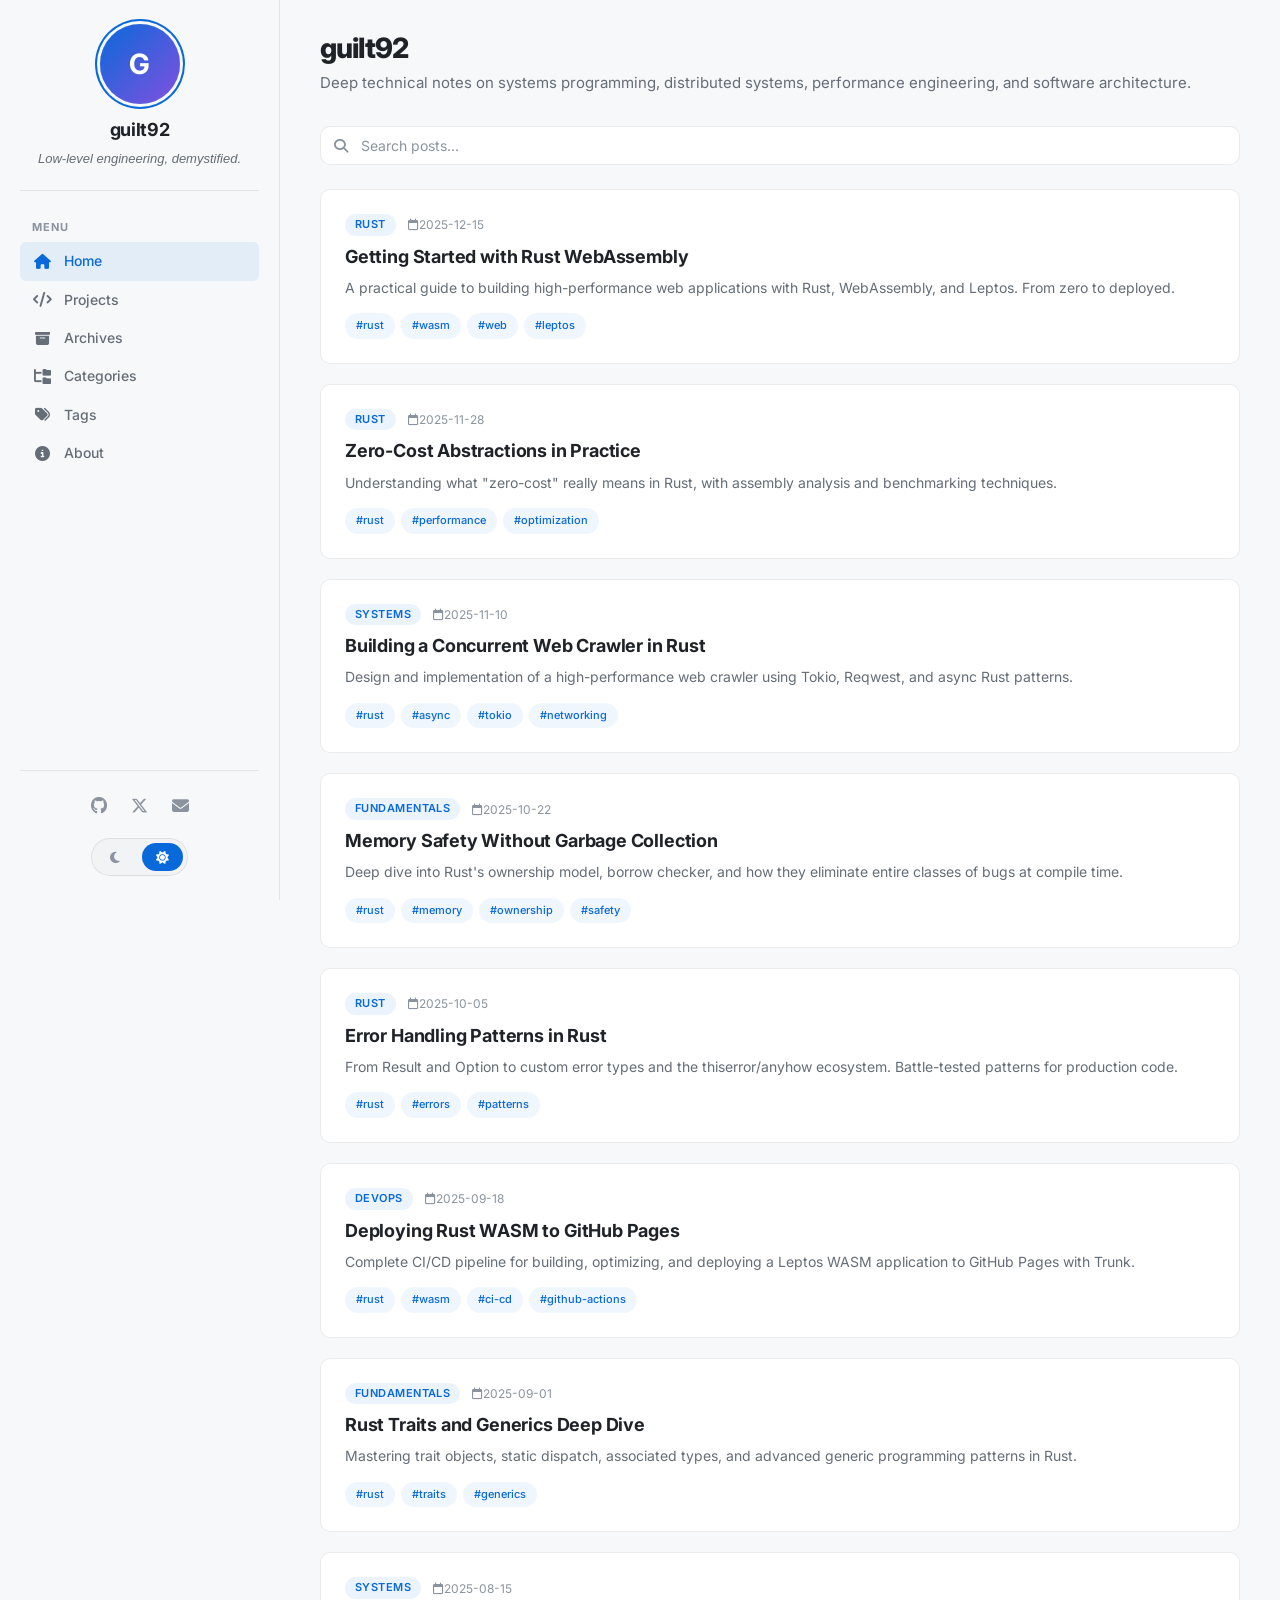
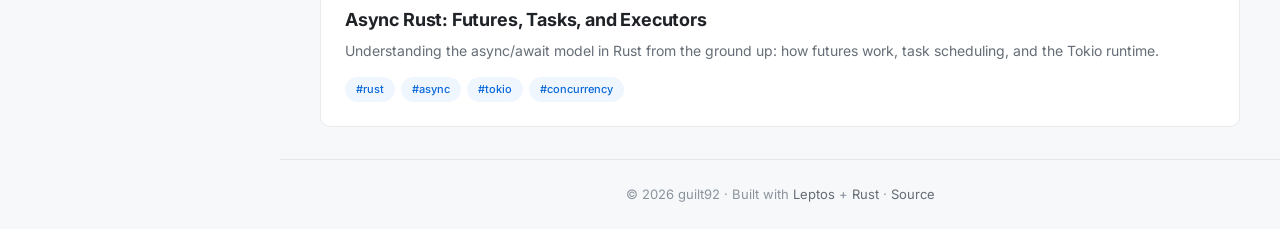
==== commit bc8ab95a: "update website" ====
--- a/index.html
+++ b/index.html
@@ -23,8 +23,19 @@
     <link rel="preconnect" href="https://fonts.gstatic.com" crossorigin />
     <link href="https://fonts.googleapis.com/css2?family=Inter:wght@300;400;500;600;700;800&family=JetBrains+Mono:wght@400;500;700&display=swap" rel="stylesheet" />
     <link rel="stylesheet" href="https://cdnjs.cloudflare.com/ajax/libs/font-awesome/6.7.2/css/all.min.css" crossorigin="anonymous" />
-    <link data-trunk rel="css" href="style.css" />
-    <link data-trunk rel="rust" data-wasm-opt="2" />
+    <link rel="stylesheet" href="/style-1876c406283ee14a.css" integrity="sha384-G/ME/coz3NcTmAc8qFSYf80ILAXhTXsl6W1Lr2Lwd7b8R3VUCyvNt+mC8uDfC64I"/>
+    
+<script type="module">
+import init, * as bindings from '/devnotes-site-6e0d4046eab4262.js';
+const wasm = await init({ module_or_path: '/devnotes-site-6e0d4046eab4262_bg.wasm' });
+
+
+window.wasmBindings = bindings;
+
+
+dispatchEvent(new CustomEvent("TrunkApplicationStarted", {detail: {wasm}}));
+
+</script>
     <style>
       #loading-splash {
         position: fixed; inset: 0; z-index: 9999;
@@ -44,7 +55,7 @@
       }
       @keyframes spin { to { transform: rotate(360deg); } }
     </style>
-</head>
+<link rel="modulepreload" href="/devnotes-site-6e0d4046eab4262.js" crossorigin="anonymous" integrity="sha384-VdhlIqTgSM5r1HPLqwrpSlLiZOVdbvopatgE5heUp3ECj/2hKrSp++HmJfYkFUUw"><link rel="preload" href="/devnotes-site-6e0d4046eab4262_bg.wasm" crossorigin="anonymous" integrity="sha384-m1JcKnSOuYriRZB4245mR7SmURicJipS/PW9bVAmmocAa4K7cuHw5SMuVxZOzLm/" as="fetch" type="application/wasm"></head>
 <body>
   <div id="loading-splash">
     <div class="loading-spinner"></div>
--- a/style-1876c406283ee14a.css
+++ b/style-1876c406283ee14a.css
@@ -0,0 +1,2246 @@
+/* ============================================
+   guilt92 — Design System
+   Inspired by Chirpy / TheCoreDump UX
+   ============================================ */
+
+:root {
+  --bg-body: #0d1117;
+  --bg-main: #0d1117;
+  --bg-sidebar: #161b22;
+  --bg-card: #161b22;
+  --bg-card-hover: #1c2128;
+  --bg-code: #1c2128;
+  --bg-glass: rgba(255, 255, 255, 0.03);
+  --bg-glass-strong: rgba(255, 255, 255, 0.06);
+  --bg-tag: rgba(88, 166, 255, 0.08);
+  --bg-tag-hover: rgba(88, 166, 255, 0.15);
+
+  --text-primary: #e6edf3;
+  --text-secondary: #8b949e;
+  --text-muted: #6e7681;
+  --text-link: #58a6ff;
+
+  --accent: #58a6ff;
+  --accent-glow: rgba(88, 166, 255, 0.12);
+  --accent-hover: #79c0ff;
+  --accent-green: #3fb950;
+  --accent-purple: #bc8cff;
+  --accent-orange: #d29922;
+  --accent-red: #f85149;
+
+  --border: rgba(255, 255, 255, 0.06);
+  --border-strong: rgba(255, 255, 255, 0.1);
+
+  --sidebar-width: 280px;
+  --topbar-height: 0px;
+
+  --radius-sm: 6px;
+  --radius-md: 10px;
+  --radius-lg: 16px;
+
+  --shadow-sm: 0 1px 2px rgba(0, 0, 0, 0.3);
+  --shadow-md: 0 4px 12px rgba(0, 0, 0, 0.4);
+  --shadow-lg: 0 8px 30px rgba(0, 0, 0, 0.5);
+  --shadow-glow: 0 0 20px var(--accent-glow);
+
+  --transition-fast: 0.15s ease;
+  --transition-normal: 0.25s ease;
+  --transition-slow: 0.4s cubic-bezier(0.16, 1, 0.3, 1);
+}
+
+[data-theme="light"] {
+  --bg-body: #f6f8fa;
+  --bg-main: #ffffff;
+  --bg-sidebar: #f6f8fa;
+  --bg-card: #ffffff;
+  --bg-card-hover: #f3f4f6;
+  --bg-code: #f6f8fa;
+  --bg-glass: rgba(0, 0, 0, 0.02);
+  --bg-glass-strong: rgba(0, 0, 0, 0.04);
+  --bg-tag: rgba(9, 105, 218, 0.06);
+  --bg-tag-hover: rgba(9, 105, 218, 0.12);
+
+  --text-primary: #1f2328;
+  --text-secondary: #656d76;
+  --text-muted: #8b949e;
+  --text-link: #0969da;
+
+  --accent: #0969da;
+  --accent-glow: rgba(9, 105, 218, 0.08);
+  --accent-hover: #0550ae;
+  --accent-green: #1a7f37;
+  --accent-purple: #8250df;
+  --accent-orange: #9a6700;
+  --accent-red: #cf222e;
+
+  --border: rgba(0, 0, 0, 0.08);
+  --border-strong: rgba(0, 0, 0, 0.15);
+
+  --shadow-sm: 0 1px 2px rgba(0, 0, 0, 0.06);
+  --shadow-md: 0 4px 12px rgba(0, 0, 0, 0.08);
+  --shadow-lg: 0 8px 30px rgba(0, 0, 0, 0.12);
+}
+
+*, *::before, *::after {
+  box-sizing: border-box;
+  margin: 0;
+  padding: 0;
+}
+
+html {
+  font-size: 16px;
+  scroll-behavior: smooth;
+  -webkit-font-smoothing: antialiased;
+  -moz-osx-font-smoothing: grayscale;
+}
+
+body {
+  font-family: 'Inter', -apple-system, BlinkMacSystemFont, 'Segoe UI', Helvetica, Arial, sans-serif;
+  background: var(--bg-body);
+  color: var(--text-primary);
+  line-height: 1.6;
+  min-height: 100vh;
+  overflow-x: hidden;
+  transition: background-color var(--transition-normal), color var(--transition-normal);
+}
+
+a {
+  color: var(--text-link);
+  text-decoration: none;
+  transition: color var(--transition-fast);
+}
+
+a:hover {
+  color: var(--accent-hover);
+}
+
+img {
+  max-width: 100%;
+  height: auto;
+}
+
+ul, ol {
+  list-style: none;
+}
+
+/* ============================================
+   App Layout
+   ============================================ */
+
+.app-layout {
+  display: flex;
+  min-height: 100vh;
+}
+
+/* ============================================
+   Sidebar
+   ============================================ */
+
+.sidebar {
+  position: fixed;
+  top: 0;
+  left: 0;
+  width: var(--sidebar-width);
+  height: 100vh;
+  background: var(--bg-sidebar);
+  border-right: 1px solid var(--border);
+  display: flex;
+  flex-direction: column;
+  z-index: 100;
+  overflow-y: auto;
+  overflow-x: hidden;
+  transition: transform var(--transition-slow), background-color var(--transition-normal);
+}
+
+.sidebar-inner {
+  display: flex;
+  flex-direction: column;
+  height: 100%;
+  padding: 24px 20px;
+}
+
+.sidebar-header {
+  text-align: center;
+  padding-bottom: 20px;
+  border-bottom: 1px solid var(--border);
+  margin-bottom: 16px;
+}
+
+.avatar {
+  width: 80px;
+  height: 80px;
+  border-radius: 50%;
+  background: linear-gradient(135deg, var(--accent), var(--accent-purple));
+  display: flex;
+  align-items: center;
+  justify-content: center;
+  font-size: 28px;
+  font-weight: 700;
+  color: #fff;
+  margin: 0 auto 12px;
+  box-shadow: 0 0 0 3px var(--bg-sidebar), 0 0 0 5px var(--accent);
+  transition: transform var(--transition-normal), box-shadow var(--transition-normal);
+}
+
+.avatar:hover {
+  transform: scale(1.05);
+  box-shadow: 0 0 0 3px var(--bg-sidebar), 0 0 0 5px var(--accent), var(--shadow-glow);
+}
+
+.site-title {
+  font-size: 18px;
+  font-weight: 700;
+  color: var(--text-primary);
+  margin-bottom: 4px;
+  letter-spacing: -0.02em;
+}
+
+.site-subtitle {
+  font-size: 13px;
+  color: var(--text-secondary);
+  font-style: italic;
+}
+
+.sidebar-nav {
+  flex: 1;
+}
+
+.nav-section-title {
+  font-size: 11px;
+  font-weight: 700;
+  text-transform: uppercase;
+  letter-spacing: 0.08em;
+  color: var(--text-muted);
+  padding: 12px 12px 6px;
+}
+
+.nav-item {
+  display: block;
+}
+
+.nav-link {
+  display: flex;
+  align-items: center;
+  gap: 12px;
+  padding: 8px 12px;
+  color: var(--text-secondary);
+  font-size: 14px;
+  font-weight: 500;
+  border-radius: var(--radius-sm);
+  transition: all var(--transition-fast);
+}
+
+.nav-link:hover {
+  color: var(--text-primary);
+  background: var(--bg-glass);
+}
+
+.nav-link.active {
+  color: var(--accent);
+  background: var(--accent-glow);
+}
+
+.nav-link i {
+  width: 20px;
+  text-align: center;
+  font-size: 15px;
+}
+
+.sidebar-footer {
+  padding-top: 16px;
+  border-top: 1px solid var(--border);
+  display: flex;
+  flex-direction: column;
+  gap: 12px;
+}
+
+.social-links {
+  display: flex;
+  align-items: center;
+  justify-content: center;
+  gap: 12px;
+}
+
+.social-link {
+  color: var(--text-muted);
+  font-size: 17px;
+  transition: all var(--transition-fast);
+  padding: 6px;
+  border-radius: var(--radius-sm);
+}
+
+.social-link:hover {
+  color: var(--accent);
+  transform: translateY(-2px);
+  background: var(--accent-glow);
+}
+
+.theme-toggle-wrapper {
+  display: flex;
+  justify-content: center;
+}
+
+.theme-toggle {
+  display: flex;
+  align-items: center;
+  gap: 8px;
+  background: var(--bg-glass);
+  border: 1px solid var(--border);
+  border-radius: 999px;
+  padding: 4px;
+  cursor: pointer;
+  transition: all var(--transition-fast);
+}
+
+.theme-toggle:hover {
+  border-color: var(--accent);
+}
+
+.theme-toggle-btn {
+  background: none;
+  border: none;
+  color: var(--text-muted);
+  font-size: 13px;
+  cursor: pointer;
+  padding: 6px 14px;
+  border-radius: 999px;
+  transition: all var(--transition-fast);
+  font-family: inherit;
+}
+
+.theme-toggle-btn.active {
+  background: var(--accent);
+  color: #fff;
+}
+
+/* ============================================
+   Main Wrapper
+   ============================================ */
+
+.main-wrapper {
+  flex: 1;
+  display: flex;
+  flex-direction: column;
+  min-width: 0;
+  margin-left: var(--sidebar-width);
+  transition: margin-left var(--transition-slow);
+}
+
+.topbar {
+  display: none;
+}
+
+.content-area {
+  flex: 1;
+  display: flex;
+  flex-direction: column;
+}
+
+.content-inner {
+  flex: 1;
+  display: flex;
+  max-width: 1000px;
+  width: 100%;
+  margin: 0 auto;
+  padding: 32px 40px;
+  gap: 40px;
+}
+
+.main-col {
+  flex: 1;
+  min-width: 0;
+}
+
+/* ============================================
+   Posts List (Home)
+   ============================================ */
+
+.page-heading {
+  font-size: 28px;
+  font-weight: 800;
+  margin-bottom: 6px;
+  letter-spacing: -0.03em;
+  line-height: 1.2;
+}
+
+.page-subheading {
+  font-size: 15px;
+  color: var(--text-secondary);
+  margin-bottom: 32px;
+  line-height: 1.5;
+}
+
+.post-list {
+  display: flex;
+  flex-direction: column;
+  gap: 20px;
+}
+
+.post-card {
+  display: block;
+  background: var(--bg-card);
+  border: 1px solid var(--border);
+  border-radius: var(--radius-md);
+  padding: 24px;
+  cursor: pointer;
+  transition: all var(--transition-normal);
+  position: relative;
+}
+
+.post-card:hover {
+  border-color: var(--border-strong);
+  box-shadow: var(--shadow-md);
+  background: var(--bg-card-hover);
+}
+
+.post-card-header {
+  display: flex;
+  align-items: center;
+  gap: 12px;
+  margin-bottom: 8px;
+}
+
+.post-card-category {
+  display: inline-flex;
+  align-items: center;
+  padding: 2px 10px;
+  background: var(--accent-glow);
+  color: var(--accent);
+  border-radius: 999px;
+  font-weight: 600;
+  font-size: 11px;
+  text-transform: uppercase;
+  letter-spacing: 0.04em;
+}
+
+.post-card-date {
+  font-size: 12px;
+  color: var(--text-muted);
+}
+
+.post-card-title {
+  font-size: 18px;
+  font-weight: 700;
+  color: var(--text-primary);
+  margin-bottom: 8px;
+  line-height: 1.4;
+  letter-spacing: -0.01em;
+  transition: color var(--transition-fast);
+}
+
+.post-card:hover .post-card-title {
+  color: var(--accent);
+}
+
+.post-card-excerpt {
+  font-size: 14px;
+  color: var(--text-secondary);
+  line-height: 1.6;
+  margin-bottom: 14px;
+  display: -webkit-box;
+  -webkit-line-clamp: 3;
+  -webkit-box-orient: vertical;
+  overflow: hidden;
+}
+
+.post-card-tags {
+  display: flex;
+  flex-wrap: wrap;
+  gap: 6px;
+}
+
+.post-card-tag {
+  display: inline-flex;
+  align-items: center;
+  padding: 3px 10px;
+  background: var(--bg-tag);
+  border: 1px solid transparent;
+  border-radius: 999px;
+  color: var(--text-link);
+  font-size: 11px;
+  font-weight: 500;
+  transition: all var(--transition-fast);
+  cursor: pointer;
+}
+
+.post-card-tag:hover {
+  background: var(--bg-tag-hover);
+  border-color: var(--accent);
+}
+
+/* ============================================
+   Post Page
+   ============================================ */
+
+.post-page {
+  max-width: 780px;
+}
+
+.post-header {
+  margin-bottom: 32px;
+  padding-bottom: 24px;
+  border-bottom: 1px solid var(--border);
+}
+
+.post-title {
+  font-size: 32px;
+  font-weight: 800;
+  color: var(--text-primary);
+  line-height: 1.3;
+  letter-spacing: -0.02em;
+  margin-bottom: 16px;
+}
+
+.post-meta {
+  display: flex;
+  align-items: center;
+  flex-wrap: wrap;
+  gap: 16px;
+  font-size: 13px;
+  color: var(--text-secondary);
+}
+
+.post-meta i {
+  margin-right: 5px;
+  color: var(--text-muted);
+}
+
+.back-link {
+  display: inline-flex;
+  align-items: center;
+  gap: 6px;
+  font-size: 14px;
+  color: var(--text-secondary);
+  margin-bottom: 24px;
+  padding: 6px 0;
+  transition: color var(--transition-fast);
+}
+
+.back-link:hover {
+  color: var(--accent);
+}
+
+.back-link i {
+  transition: transform var(--transition-fast);
+}
+
+.back-link:hover i {
+  transform: translateX(-3px);
+}
+
+.post-content {
+  font-size: 16px;
+  line-height: 1.8;
+  color: var(--text-primary);
+}
+
+.post-content h1 {
+  font-size: 28px;
+  font-weight: 700;
+  margin: 40px 0 16px;
+  letter-spacing: -0.02em;
+}
+
+.post-content h2 {
+  font-size: 24px;
+  font-weight: 700;
+  margin: 36px 0 14px;
+  letter-spacing: -0.01em;
+  padding-bottom: 8px;
+  border-bottom: 1px solid var(--border);
+}
+
+.post-content h3 {
+  font-size: 20px;
+  font-weight: 600;
+  margin: 28px 0 12px;
+}
+
+.post-content h4 {
+  font-size: 17px;
+  font-weight: 600;
+  margin: 24px 0 10px;
+}
+
+.post-content p {
+  margin-bottom: 18px;
+}
+
+.post-content ul, .post-content ol {
+  margin-bottom: 18px;
+  padding-left: 24px;
+}
+
+.post-content ul {
+  list-style: disc;
+}
+
+.post-content ol {
+  list-style: decimal;
+}
+
+.post-content li {
+  margin-bottom: 6px;
+  padding-left: 4px;
+}
+
+.post-content blockquote {
+  border-left: 4px solid var(--accent);
+  padding: 12px 20px;
+  margin: 20px 0;
+  background: var(--accent-glow);
+  border-radius: 0 var(--radius-md) var(--radius-md) 0;
+  color: var(--text-secondary);
+  font-style: italic;
+}
+
+.post-content pre {
+  background: var(--bg-code);
+  border: 1px solid var(--border);
+  border-radius: var(--radius-md);
+  padding: 18px 20px;
+  overflow-x: auto;
+  margin: 20px 0;
+  font-size: 13px;
+  line-height: 1.6;
+}
+
+.post-content code {
+  font-family: 'JetBrains Mono', 'Fira Code', 'Cascadia Code', monospace;
+}
+
+.post-content p code, .post-content li code {
+  background: var(--bg-code);
+  border: 1px solid var(--border);
+  padding: 2px 7px;
+  border-radius: 4px;
+  font-size: 0.9em;
+  color: var(--accent);
+}
+
+.post-content pre code {
+  background: none;
+  border: none;
+  padding: 0;
+  color: var(--text-primary);
+}
+
+.post-content hr {
+  border: none;
+  border-top: 1px solid var(--border);
+  margin: 32px 0;
+}
+
+.post-content a {
+  color: var(--accent);
+  text-decoration: underline;
+  text-decoration-color: rgba(88, 166, 255, 0.3);
+  text-underline-offset: 2px;
+  transition: text-decoration-color var(--transition-fast);
+}
+
+.post-content a:hover {
+  text-decoration-color: var(--accent);
+}
+
+.post-content strong {
+  font-weight: 600;
+  color: var(--text-primary);
+}
+
+.post-content img {
+  border-radius: var(--radius-md);
+  border: 1px solid var(--border);
+  margin: 20px 0;
+}
+
+.code-block {
+  position: relative;
+  margin: 20px 0;
+  border-radius: var(--radius-md);
+  border: 1px solid var(--border);
+  overflow: hidden;
+}
+
+.code-header {
+  display: flex;
+  align-items: center;
+  justify-content: space-between;
+  padding: 8px 16px;
+  background: var(--bg-code);
+  border-bottom: 1px solid var(--border);
+}
+
+.code-lang {
+  font-size: 11px;
+  font-weight: 600;
+  color: var(--accent);
+  text-transform: uppercase;
+  letter-spacing: 0.05em;
+  font-family: 'JetBrains Mono', monospace;
+}
+
+.code-block pre {
+  margin: 0;
+  padding: 16px 20px;
+  background: var(--bg-code);
+  overflow-x: auto;
+  font-size: 13px;
+  line-height: 1.6;
+}
+
+.code-block code {
+  font-family: 'JetBrains Mono', 'Fira Code', monospace;
+  color: var(--text-primary);
+}
+
+.token-keyword { color: #ff7b72; }
+.token-string { color: #a5d6ff; }
+.token-comment { color: #8b949e; font-style: italic; }
+.token-function { color: #d2a8ff; }
+.token-number { color: #79c0ff; }
+.token-type { color: #ffa657; }
+.token-operator { color: #ff7b72; }
+.token-punctuation { color: #8b949e; }
+
+[data-theme="light"] .token-keyword { color: #cf222e; }
+[data-theme="light"] .token-string { color: #0a3069; }
+[data-theme="light"] .token-comment { color: #6e7781; }
+[data-theme="light"] .token-function { color: #8250df; }
+[data-theme="light"] .token-number { color: #0550ae; }
+[data-theme="light"] .token-type { color: #953800; }
+
+/* ============================================
+   Archives Page
+   ============================================ */
+
+.archives-page {
+  max-width: 780px;
+}
+
+.archives-page h1 {
+  font-size: 28px;
+  font-weight: 800;
+  margin-bottom: 32px;
+  letter-spacing: -0.02em;
+}
+
+.archive-year {
+  margin-bottom: 28px;
+}
+
+.archive-year-title {
+  font-size: 22px;
+  font-weight: 700;
+  color: var(--text-primary);
+  margin-bottom: 16px;
+  letter-spacing: -0.01em;
+}
+
+.archive-list {
+  display: flex;
+  flex-direction: column;
+  gap: 8px;
+}
+
+.archive-item {
+  display: flex;
+  align-items: baseline;
+  gap: 16px;
+  padding: 8px 0;
+  border-bottom: 1px solid var(--border);
+  transition: color var(--transition-fast);
+}
+
+.archive-item:last-child {
+  border-bottom: none;
+}
+
+.archive-date {
+  font-size: 13px;
+  color: var(--text-muted);
+  font-family: 'JetBrains Mono', monospace;
+  min-width: 70px;
+  flex-shrink: 0;
+}
+
+.archive-title {
+  font-size: 15px;
+  color: var(--text-primary);
+  font-weight: 500;
+  transition: color var(--transition-fast);
+}
+
+.archive-item:hover .archive-title {
+  color: var(--accent);
+}
+
+.archive-category {
+  font-size: 11px;
+  color: var(--accent);
+  font-weight: 600;
+  text-transform: uppercase;
+  letter-spacing: 0.04em;
+  background: var(--accent-glow);
+  padding: 1px 8px;
+  border-radius: 4px;
+}
+
+/* ============================================
+   Categories / Tags Page
+   ============================================ */
+
+.categories-page, .tags-page {
+  max-width: 780px;
+}
+
+.categories-page h1, .tags-page h1 {
+  font-size: 28px;
+  font-weight: 800;
+  margin-bottom: 32px;
+  letter-spacing: -0.02em;
+}
+
+.category-group {
+  margin-bottom: 28px;
+}
+
+.category-title {
+  font-size: 20px;
+  font-weight: 700;
+  color: var(--accent);
+  margin-bottom: 12px;
+  display: flex;
+  align-items: center;
+  gap: 8px;
+}
+
+.category-title i {
+  font-size: 16px;
+}
+
+.tag-cloud {
+  display: flex;
+  flex-wrap: wrap;
+  gap: 8px;
+  margin-bottom: 32px;
+}
+
+.tag-item {
+  display: inline-flex;
+  align-items: center;
+  gap: 6px;
+  padding: 6px 14px;
+  background: var(--bg-tag);
+  border: 1px solid transparent;
+  border-radius: 999px;
+  color: var(--text-link);
+  font-size: 13px;
+  font-weight: 500;
+  transition: all var(--transition-fast);
+  cursor: pointer;
+}
+
+.tag-item:hover {
+  background: var(--bg-tag-hover);
+  border-color: var(--accent);
+}
+
+.tag-count {
+  font-size: 11px;
+  color: var(--text-muted);
+  font-weight: 400;
+}
+
+/* ============================================
+   Projects Page
+   ============================================ */
+
+.projects-page {
+  max-width: 900px;
+}
+
+.projects-header {
+  margin-bottom: 40px;
+  text-align: center;
+}
+
+.projects-header h1 {
+  font-size: 32px;
+  font-weight: 800;
+  margin-bottom: 12px;
+  letter-spacing: -0.02em;
+  display: inline-flex;
+  align-items: center;
+  gap: 12px;
+  color: var(--text-primary);
+}
+
+.projects-header h1 i {
+  color: var(--accent);
+  font-size: 28px;
+}
+
+.projects-subtitle {
+  font-size: 16px;
+  color: var(--text-secondary);
+  line-height: 1.6;
+  max-width: 600px;
+  margin: 0 auto;
+}
+
+.projects-grid {
+  display: grid;
+  grid-template-columns: repeat(auto-fill, minmax(360px, 1fr));
+  gap: 24px;
+}
+
+.project-card {
+  display: flex;
+  flex-direction: column;
+  background: var(--bg-card);
+  border: 1px solid var(--border);
+  border-radius: var(--radius-lg);
+  padding: 24px;
+  transition: all var(--transition-normal);
+  position: relative;
+  overflow: hidden;
+  min-height: 100%;
+}
+
+.project-card::before {
+  content: '';
+  position: absolute;
+  top: 0;
+  left: 0;
+  right: 0;
+  height: 3px;
+  background: linear-gradient(90deg, var(--accent), var(--accent-purple));
+  transform: scaleX(0);
+  transform-origin: left;
+  transition: transform var(--transition-slow);
+}
+
+.project-card:hover {
+  border-color: var(--border-strong);
+  box-shadow: var(--shadow-lg);
+  background: var(--bg-card-hover);
+  transform: translateY(-4px);
+}
+
+.project-card:hover::before {
+  transform: scaleX(1);
+}
+
+.project-card-header {
+  margin-bottom: 16px;
+}
+
+.project-card-title {
+  font-size: 18px;
+  font-weight: 700;
+  color: var(--text-primary);
+  line-height: 1.3;
+  letter-spacing: -0.01em;
+  margin-bottom: 12px;
+}
+
+.project-card-title a {
+  color: inherit;
+  text-decoration: none;
+  transition: color var(--transition-fast);
+}
+
+.project-card-title a:hover {
+  color: var(--accent);
+}
+
+.project-card-meta {
+  display: flex;
+  align-items: center;
+  flex-wrap: wrap;
+  gap: 10px 16px;
+  font-size: 12px;
+  color: var(--text-muted);
+}
+
+.project-card-stars {
+  display: inline-flex;
+  align-items: center;
+  gap: 4px;
+  font-weight: 500;
+  color: var(--text-secondary);
+}
+
+.project-card-stars i {
+  color: var(--accent-orange);
+  font-size: 11px;
+}
+
+.project-card-language {
+  display: inline-flex;
+  align-items: center;
+  gap: 6px;
+}
+
+.project-card-language-dot {
+  width: 8px;
+  height: 8px;
+  border-radius: 50%;
+  background: var(--lang-color, var(--accent));
+}
+
+.project-card-language span {
+  font-size: 12px;
+  color: var(--text-secondary);
+  font-weight: 500;
+}
+
+.project-card-updated {
+  font-family: 'JetBrains Mono', monospace;
+  font-size: 11px;
+  color: var(--text-muted);
+}
+
+.project-card-description {
+  font-size: 14px;
+  color: var(--text-secondary);
+  line-height: 1.7;
+  margin-bottom: 16px;
+  flex: 1;
+  display: -webkit-box;
+  -webkit-line-clamp: 3;
+  -webkit-box-orient: vertical;
+  overflow: hidden;
+}
+
+.project-card-topics {
+  display: flex;
+  flex-wrap: wrap;
+  gap: 6px;
+  margin-bottom: 20px;
+  padding-top: 16px;
+  border-top: 1px solid var(--border);
+}
+
+.project-card-topic {
+  display: inline-flex;
+  align-items: center;
+  padding: 4px 10px;
+  background: var(--bg-tag);
+  border: 1px solid transparent;
+  border-radius: 999px;
+  color: var(--text-link);
+  font-size: 11px;
+  font-weight: 500;
+  transition: all var(--transition-fast);
+}
+
+.project-card-topic:hover {
+  background: var(--bg-tag-hover);
+  border-color: var(--accent);
+}
+
+.project-card-footer {
+  display: flex;
+  align-items: center;
+  justify-content: space-between;
+  gap: 12px;
+  margin-top: auto;
+  padding-top: 16px;
+  border-top: 1px solid var(--border);
+}
+
+.project-card-btn {
+  display: inline-flex;
+  align-items: center;
+  gap: 8px;
+  padding: 10px 16px;
+  border-radius: var(--radius-sm);
+  font-size: 13px;
+  font-weight: 500;
+  font-family: inherit;
+  cursor: pointer;
+  transition: all var(--transition-fast);
+  border: 1px solid var(--border);
+  background: var(--bg-card);
+  color: var(--text-secondary);
+  white-space: nowrap;
+  text-decoration: none;
+}
+
+.project-card-btn:hover {
+  border-color: var(--accent);
+  color: var(--accent);
+  background: var(--accent-glow);
+}
+
+.project-card-btn-primary {
+  background: var(--accent);
+  border-color: var(--accent);
+  color: #fff;
+}
+
+.project-card-btn-primary:hover {
+  background: var(--accent-hover);
+  border-color: var(--accent-hover);
+  color: #fff;
+}
+
+.project-card-btn-secondary {
+  background: transparent;
+  border-color: var(--border);
+  color: var(--text-secondary);
+}
+
+.project-card-btn-secondary:hover {
+  background: var(--accent-glow);
+  border-color: var(--accent);
+  color: var(--accent);
+}
+
+.project-card-btn i {
+  font-size: 12px;
+}
+
+.projects-header {
+  margin-bottom: 32px;
+  text-align: center;
+}
+
+.projects-header h1 {
+  font-size: 32px;
+  font-weight: 800;
+  margin-bottom: 12px;
+  letter-spacing: -0.02em;
+  display: flex;
+  align-items: center;
+  justify-content: center;
+  gap: 12px;
+}
+
+.projects-header h1 i {
+  color: var(--accent);
+  font-size: 28px;
+}
+
+.projects-subtitle {
+  font-size: 16px;
+  color: var(--text-secondary);
+  line-height: 1.6;
+  max-width: 600px;
+  margin: 0 auto;
+}
+
+.projects-grid {
+  display: grid;
+  grid-template-columns: repeat(auto-fill, minmax(350px, 1fr));
+  gap: 24px;
+}
+
+.project-card {
+  display: flex;
+  flex-direction: column;
+  background: var(--bg-card);
+  border: 1px solid var(--border);
+  border-radius: var(--radius-lg);
+  padding: 24px;
+  transition: all var(--transition-normal);
+  position: relative;
+  overflow: hidden;
+}
+
+.project-card::before {
+  content: '';
+  position: absolute;
+  top: 0;
+  left: 0;
+  right: 0;
+  height: 3px;
+  background: linear-gradient(90deg, var(--accent), var(--accent-purple));
+  transform: scaleX(0);
+  transform-origin: left;
+  transition: transform var(--transition-slow);
+}
+
+.project-card:hover {
+  border-color: var(--border-strong);
+  box-shadow: var(--shadow-lg);
+  background: var(--bg-card-hover);
+  transform: translateY(-4px);
+}
+
+.project-card:hover::before {
+  transform: scaleX(1);
+}
+
+.project-card-header {
+  display: flex;
+  align-items: flex-start;
+  justify-content: space-between;
+  gap: 12px;
+  margin-bottom: 12px;
+}
+
+.project-card-title {
+  font-size: 18px;
+  font-weight: 700;
+  color: var(--text-primary);
+  line-height: 1.3;
+  letter-spacing: -0.01em;
+  flex: 1;
+  min-width: 0;
+}
+
+.project-card:hover .project-card-title {
+  color: var(--accent);
+}
+
+.project-card-link {
+  display: inline-flex;
+  align-items: center;
+  gap: 4px;
+  color: var(--text-muted);
+  font-size: 14px;
+  font-weight: 500;
+  padding: 6px 10px;
+  border-radius: var(--radius-sm);
+  background: var(--bg-glass);
+  border: 1px solid transparent;
+  transition: all var(--transition-fast);
+  flex-shrink: 0;
+  white-space: nowrap;
+}
+
+.project-card-link:hover {
+  color: var(--accent);
+  background: var(--accent-glow);
+  border-color: var(--accent);
+}
+
+.project-card-link i {
+  font-size: 12px;
+  transition: transform var(--transition-fast);
+}
+
+.project-card-link:hover i {
+  transform: translateX(3px);
+}
+
+.project-card-meta {
+  display: flex;
+  align-items: center;
+  flex-wrap: wrap;
+  gap: 12px;
+  margin-bottom: 16px;
+  padding-top: 16px;
+  border-top: 1px solid var(--border);
+}
+
+.project-card-language {
+  display: inline-flex;
+  align-items: center;
+  gap: 6px;
+  font-size: 13px;
+  color: var(--text-secondary);
+}
+
+.project-card-language-dot {
+  width: 10px;
+  height: 10px;
+  border-radius: 50%;
+  background: var(--lang-color, var(--accent));
+}
+
+.project-card-stars {
+  display: inline-flex;
+  align-items: center;
+  gap: 4px;
+  font-size: 13px;
+  color: var(--text-secondary);
+  font-weight: 500;
+}
+
+.project-card-stars i {
+  color: var(--accent-orange);
+}
+
+.project-card-updated {
+  font-size: 12px;
+  color: var(--text-muted);
+  font-family: 'JetBrains Mono', monospace;
+}
+
+.project-description {
+  font-size: 14px;
+  color: var(--text-secondary);
+  line-height: 1.6;
+  margin-bottom: 16px;
+  flex: 1;
+  display: -webkit-box;
+  -webkit-line-clamp: 3;
+  -webkit-box-orient: vertical;
+  overflow: hidden;
+}
+
+.project-topics {
+  display: flex;
+  flex-wrap: wrap;
+  gap: 6px;
+  margin-bottom: 16px;
+}
+
+.project-topic {
+  display: inline-block;
+  padding: 3px 10px;
+  background: var(--bg-tag);
+  border: 1px solid transparent;
+  border-radius: 999px;
+  color: var(--text-link);
+  font-size: 11px;
+  font-weight: 500;
+  transition: all var(--transition-fast);
+}
+
+.project-topic:hover {
+  background: var(--bg-tag-hover);
+  border-color: var(--accent);
+}
+
+.project-footer {
+  display: flex;
+  align-items: center;
+  justify-content: space-between;
+  padding-top: 16px;
+  border-top: 1px solid var(--border);
+  flex-wrap: wrap;
+  gap: 12px;
+}
+
+.project-link-btn {
+  display: inline-flex;
+  align-items: center;
+  gap: 8px;
+  padding: 10px 16px;
+  border-radius: var(--radius-sm);
+  font-size: 13px;
+  font-weight: 500;
+  font-family: inherit;
+  cursor: pointer;
+  transition: all var(--transition-fast);
+  border: 1px solid var(--border);
+  background: var(--bg-card);
+  color: var(--text-secondary);
+  white-space: nowrap;
+}
+
+.project-link-btn:hover {
+  border-color: var(--accent);
+  color: var(--accent);
+  background: var(--accent-glow);
+}
+
+.project-link-btn-primary {
+  background: var(--accent);
+  border-color: var(--accent);
+  color: #fff;
+}
+
+.project-link-btn-primary:hover {
+  background: var(--accent-hover);
+  border-color: var(--accent-hover);
+  color: #fff;
+}
+
+.project-link-btn-secondary {
+  background: transparent;
+  border-color: var(--border);
+  color: var(--text-secondary);
+}
+
+.project-link-btn-secondary:hover {
+  background: var(--accent-glow);
+  border-color: var(--accent);
+  color: var(--accent);
+}
+
+.project-link-btn i {
+  font-size: 12px;
+}
+
+/* ============================================
+   About Page
+   ============================================ */
+
+.about-page {
+  max-width: 700px;
+}
+
+.about-page h1 {
+  font-size: 28px;
+  font-weight: 800;
+  margin-bottom: 24px;
+  letter-spacing: -0.02em;
+}
+
+.about-page h2 {
+  font-size: 20px;
+  font-weight: 700;
+  margin: 32px 0 12px;
+}
+
+.about-page p {
+  font-size: 15px;
+  color: var(--text-secondary);
+  margin-bottom: 16px;
+  line-height: 1.7;
+}
+
+.about-card {
+  background: var(--bg-card);
+  border: 1px solid var(--border);
+  border-radius: var(--radius-lg);
+  padding: 24px;
+  margin: 20px 0;
+}
+
+.about-links {
+  display: flex;
+  flex-direction: column;
+  gap: 10px;
+  margin-top: 16px;
+}
+
+.about-link {
+  display: flex;
+  align-items: center;
+  gap: 10px;
+  padding: 10px 16px;
+  background: var(--bg-glass);
+  border: 1px solid var(--border);
+  border-radius: var(--radius-md);
+  color: var(--text-secondary);
+  font-size: 14px;
+  transition: all var(--transition-fast);
+}
+
+.about-link:hover {
+  border-color: var(--accent);
+  color: var(--accent);
+  background: var(--accent-glow);
+}
+
+.about-link i {
+  width: 20px;
+  text-align: center;
+}
+
+/* ============================================
+   Search
+   ============================================ */
+
+.search-wrapper {
+  position: relative;
+  margin-bottom: 24px;
+}
+
+.search-input {
+  width: 100%;
+  padding: 10px 16px 10px 40px;
+  background: var(--bg-card);
+  border: 1px solid var(--border);
+  border-radius: var(--radius-md);
+  color: var(--text-primary);
+  font-size: 14px;
+  font-family: inherit;
+  outline: none;
+  transition: all var(--transition-fast);
+}
+
+.search-input::placeholder {
+  color: var(--text-muted);
+}
+
+.search-input:focus {
+  border-color: var(--accent);
+  box-shadow: 0 0 0 3px var(--accent-glow);
+}
+
+.search-icon {
+  position: absolute;
+  left: 14px;
+  top: 50%;
+  transform: translateY(-50%);
+  color: var(--text-muted);
+  font-size: 14px;
+  pointer-events: none;
+}
+
+.search-results {
+  position: absolute;
+  top: calc(100% + 4px);
+  left: 0;
+  right: 0;
+  max-height: 360px;
+  overflow-y: auto;
+  background: var(--bg-card);
+  border: 1px solid var(--border);
+  border-radius: var(--radius-md);
+  box-shadow: var(--shadow-lg);
+  z-index: 200;
+  display: none;
+}
+
+.search-results.active {
+  display: block;
+}
+
+.search-result-item {
+  padding: 12px 16px;
+  border-bottom: 1px solid var(--border);
+  cursor: pointer;
+  transition: background var(--transition-fast);
+}
+
+.search-result-item:last-child {
+  border-bottom: none;
+}
+
+.search-result-item:hover {
+  background: var(--bg-glass);
+}
+
+.search-result-title {
+  font-size: 14px;
+  font-weight: 600;
+  color: var(--text-primary);
+  margin-bottom: 4px;
+}
+
+.search-result-excerpt {
+  font-size: 12px;
+  color: var(--text-muted);
+  line-height: 1.4;
+}
+
+.search-no-results {
+  padding: 20px 16px;
+  text-align: center;
+  color: var(--text-muted);
+  font-size: 13px;
+}
+
+/* ============================================
+   Footer
+   ============================================ */
+
+.site-footer {
+  padding: 24px 40px;
+  text-align: center;
+  font-size: 13px;
+  color: var(--text-muted);
+  border-top: 1px solid var(--border);
+  margin-top: auto;
+}
+
+.site-footer a {
+  color: var(--text-secondary);
+}
+
+/* ============================================
+   Scroll to Top
+   ============================================ */
+
+.scroll-top {
+  position: fixed;
+  bottom: 28px;
+  right: 28px;
+  width: 40px;
+  height: 40px;
+  border-radius: 50%;
+  background: var(--accent);
+  color: #fff;
+  border: none;
+  font-size: 16px;
+  cursor: pointer;
+  display: flex;
+  align-items: center;
+  justify-content: center;
+  opacity: 0;
+  visibility: hidden;
+  transform: translateY(10px);
+  transition: all var(--transition-normal);
+  box-shadow: var(--shadow-md);
+  z-index: 50;
+}
+
+.scroll-top.visible {
+  opacity: 1;
+  visibility: visible;
+  transform: translateY(0);
+}
+
+.scroll-top:hover {
+  transform: translateY(-2px);
+  box-shadow: var(--shadow-lg);
+}
+
+/* ============================================
+   Animations
+   ============================================ */
+
+@keyframes fadeInUp {
+  from {
+    opacity: 0;
+    transform: translateY(20px);
+  }
+  to {
+    opacity: 1;
+    transform: translateY(0);
+  }
+}
+
+@keyframes fadeIn {
+  from { opacity: 0; }
+  to { opacity: 1; }
+}
+
+@keyframes slideInLeft {
+  from {
+    opacity: 0;
+    transform: translateX(-20px);
+  }
+  to {
+    opacity: 1;
+    transform: translateX(0);
+  }
+}
+
+.animate-in {
+  animation: fadeInUp 0.5s cubic-bezier(0.16, 1, 0.3, 1) both;
+}
+
+.animate-in-delay-1 { animation-delay: 0.1s; }
+.animate-in-delay-2 { animation-delay: 0.2s; }
+.animate-in-delay-3 { animation-delay: 0.3s; }
+
+/* ============================================
+   Empty State
+   ============================================ */
+
+.empty-state {
+  text-align: center;
+  padding: 60px 20px;
+  color: var(--text-muted);
+}
+
+.empty-state i {
+  font-size: 48px;
+  margin-bottom: 16px;
+  opacity: 0.5;
+}
+
+.empty-state p {
+  font-size: 15px;
+}
+
+/* ============================================
+   Responsive
+   ============================================ */
+
+@media (max-width: 1024px) {
+  .content-inner {
+    padding: 24px 24px;
+    gap: 0;
+  }
+}
+
+@media (max-width: 768px) {
+  :root {
+    --sidebar-width: 0px;
+  }
+
+  .sidebar {
+    transform: translateX(-100%);
+    width: 280px;
+    box-shadow: var(--shadow-lg);
+  }
+
+  .sidebar.open {
+    transform: translateX(0);
+  }
+
+  .main-wrapper {
+    margin-left: 0;
+  }
+
+  .topbar {
+    display: flex;
+    align-items: center;
+    justify-content: space-between;
+    height: 56px;
+    padding: 0 16px;
+    border-bottom: 1px solid var(--border);
+    background: var(--bg-sidebar);
+    position: sticky;
+    top: 0;
+    z-index: 90;
+    backdrop-filter: blur(12px);
+  }
+
+  .sidebar-toggle {
+    background: none;
+    border: none;
+    color: var(--text-secondary);
+    font-size: 20px;
+    cursor: pointer;
+    padding: 6px;
+    border-radius: var(--radius-sm);
+  }
+
+  .sidebar-toggle:hover {
+    color: var(--text-primary);
+  }
+
+  .topbar-title {
+    font-size: 15px;
+    font-weight: 600;
+    color: var(--text-primary);
+  }
+
+  .topbar-actions {
+    display: flex;
+    align-items: center;
+    gap: 8px;
+  }
+
+  .sidebar-overlay {
+    display: none;
+    position: fixed;
+    inset: 0;
+    background: rgba(0, 0, 0, 0.5);
+    z-index: 99;
+  }
+
+  .sidebar-overlay.active {
+    display: block;
+  }
+
+  .content-inner {
+    padding: 20px 16px;
+  }
+
+  .page-heading {
+    font-size: 24px;
+  }
+
+  .post-card {
+    padding: 18px;
+  }
+
+  .post-card-title {
+    font-size: 16px;
+  }
+
+  .post-title {
+    font-size: 24px;
+  }
+
+  .site-footer {
+    padding: 20px 16px;
+  }
+}
+
+@media (max-width: 480px) {
+  .post-meta {
+    flex-direction: column;
+    gap: 8px;
+  }
+
+  .archive-item {
+    flex-wrap: wrap;
+    gap: 6px;
+  }
+
+  .archive-date {
+    min-width: auto;
+  }
+
+  .theme-toggle-btn {
+    padding: 4px 10px;
+    font-size: 12px;
+  }
+}
+
+/* ============================================
+   Projects Page Responsive
+   ============================================ */
+
+@media (max-width: 900px) {
+  .projects-grid {
+    grid-template-columns: 1fr;
+    gap: 20px;
+  }
+
+  .project-card {
+    padding: 20px;
+  }
+
+  .project-card-title {
+    font-size: 17px;
+  }
+}
+
+@media (max-width: 600px) {
+  .project-card-meta {
+    flex-direction: column;
+    align-items: flex-start;
+    gap: 8px;
+  }
+
+  .project-card-footer {
+    flex-direction: column;
+    align-items: flex-start;
+    gap: 12px;
+  }
+
+  .project-card-btn {
+    width: 100%;
+    justify-content: center;
+  }
+}
+
+/* ============================================
+   Projects Page Responsive (updated)
+   ============================================ */
+
+@media (max-width: 900px) {
+  .projects-grid {
+    grid-template-columns: 1fr;
+    gap: 20px;
+  }
+
+  .project-card {
+    padding: 20px;
+  }
+
+  .project-card-title {
+    font-size: 17px;
+  }
+}
+
+@media (max-width: 600px) {
+  .project-card-header {
+    flex-direction: column;
+    align-items: flex-start;
+    gap: 8px;
+  }
+
+  .project-card-meta {
+    flex-direction: column;
+    align-items: flex-start;
+    gap: 8px;
+  }
+
+  .project-card-footer {
+    flex-direction: column;
+    align-items: flex-start;
+    gap: 12px;
+  }
+
+  .project-card-actions {
+    width: 100%;
+    justify-content: space-between;
+  }
+
+  .project-btn {
+    flex: 1;
+    justify-content: center;
+  }
+}
+
+/* ============================================
+   Post Page Responsive
+   ============================================ */
+
+@media (max-width: 768px) {
+  .post-page {
+    max-width: 100%;
+  }
+
+  .post-title {
+    font-size: 24px;
+  }
+
+  .post-content h1 {
+    font-size: 24px;
+  }
+
+  .post-content h2 {
+    font-size: 20px;
+  }
+
+  .post-content h3 {
+    font-size: 18px;
+  }
+
+  .post-content h4 {
+    font-size: 16px;
+  }
+
+  .post-content pre {
+    padding: 14px 16px;
+    font-size: 12px;
+  }
+
+  .code-block pre {
+    padding: 14px 16px;
+    font-size: 12px;
+  }
+
+  .code-header {
+    padding: 6px 12px;
+  }
+
+  .post-meta {
+    flex-direction: column;
+    align-items: flex-start;
+    gap: 8px;
+  }
+
+  .post-card-header {
+    flex-wrap: wrap;
+    gap: 8px;
+  }
+}
+
+/* ============================================
+   Archives/Categories/Tags Responsive
+   ============================================ */
+
+@media (max-width: 768px) {
+  .archives-page,
+  .categories-page,
+  .tags-page {
+    max-width: 100%;
+  }
+
+  .archive-year-title {
+    font-size: 20px;
+  }
+
+  .archive-item {
+    flex-direction: column;
+    align-items: flex-start;
+    gap: 4px;
+    padding: 10px 0;
+  }
+
+  .archive-date {
+    min-width: auto;
+  }
+
+  .category-title {
+    font-size: 18px;
+  }
+
+  .tag-item {
+    font-size: 12px;
+    padding: 5px 12px;
+  }
+}
+
+/* ============================================
+   About Page Responsive
+   ============================================ */
+
+@media (max-width: 768px) {
+  .about-page {
+    max-width: 100%;
+  }
+
+  .about-card {
+    padding: 18px;
+  }
+
+  .about-links {
+    gap: 8px;
+  }
+
+  .about-link {
+    padding: 8px 14px;
+    font-size: 13px;
+  }
+}
+
+/* ============================================
+   Search Responsive
+   ============================================ */
+
+@media (max-width: 768px) {
+  .search-wrapper {
+    margin-bottom: 20px;
+  }
+
+  .search-input {
+    padding: 12px 16px 12px 44px;
+    font-size: 16px; /* Prevents zoom on iOS */
+  }
+
+  .search-icon {
+    left: 16px;
+    font-size: 16px;
+  }
+
+  .search-results {
+    left: -16px;
+    right: -16px;
+    border-radius: var(--radius-md);
+    max-height: 300px;
+  }
+}
+
+/* ============================================
+   Home Page Responsive
+   ============================================ */
+
+@media (max-width: 768px) {
+  .page-heading {
+    font-size: 26px;
+  }
+
+  .page-subheading {
+    font-size: 14px;
+  }
+
+  .post-card {
+    padding: 18px;
+  }
+
+  .post-card-title {
+    font-size: 16px;
+  }
+
+  .post-card-excerpt {
+    font-size: 13px;
+    -webkit-line-clamp: 2;
+  }
+
+  .post-card-tag {
+    font-size: 10px;
+    padding: 2px 8px;
+  }
+}
+
+/* ============================================
+   Topbar Responsive
+   ============================================ */
+
+@media (max-width: 768px) {
+  .topbar {
+    height: 52px;
+    padding: 0 12px;
+  }
+
+  .topbar-title {
+    font-size: 14px;
+  }
+
+  .sidebar-toggle {
+    font-size: 18px;
+    padding: 4px;
+  }
+}
+
+/* ============================================
+   Sidebar Responsive
+   ============================================ */
+
+@media (max-width: 768px) {
+  .sidebar-inner {
+    padding: 20px 16px;
+  }
+
+  .avatar {
+    width: 70px;
+    height: 70px;
+    font-size: 24px;
+  }
+
+  .site-title {
+    font-size: 16px;
+  }
+
+  .site-subtitle {
+    font-size: 12px;
+  }
+
+  .nav-link {
+    padding: 10px 12px;
+    font-size: 14px;
+  }
+
+  .social-link {
+    font-size: 16px;
+    padding: 8px;
+  }
+}
+
+/* ============================================
+   Footer Responsive
+   ============================================ */
+
+@media (max-width: 768px) {
+  .site-footer {
+    padding: 18px 16px;
+    font-size: 12px;
+  }
+}
+
+/* ============================================
+   Scroll to Top Responsive
+   ============================================ */
+
+@media (max-width: 768px) {
+  .scroll-top {
+    bottom: 20px;
+    right: 20px;
+    width: 36px;
+    height: 36px;
+    font-size: 14px;
+  }
+}
+
+/* ============================================
+   General Mobile Improvements
+   ============================================ */
+
+@media (max-width: 480px) {
+  :root {
+    --radius-md: 8px;
+    --radius-lg: 12px;
+  }
+
+  .content-inner {
+    padding: 16px 12px !important;
+  }
+
+  h1 {
+    font-size: 24px !important;
+  }
+
+  h2 {
+    font-size: 20px !important;
+  }
+
+  .post-card {
+    padding: 16px;
+  }
+
+  .post-card-title {
+    font-size: 15px;
+  }
+
+  .project-card {
+    padding: 16px;
+  }
+
+  .project-card-title {
+    font-size: 16px;
+  }
+
+  .project-card-description {
+    font-size: 13px;
+  }
+
+  .project-btn {
+    padding: 10px 12px;
+    font-size: 12px;
+  }
+
+  .nav-section-title {
+    font-size: 10px;
+    padding: 10px 10px 4px;
+  }
+}
+
+/* ============================================
+   Touch Device Optimizations
+   ============================================ */
+
+@media (hover: none) and (pointer: coarse) {
+  .post-card:hover,
+  .project-card:hover,
+  .archive-item:hover,
+  .nav-link:hover,
+  .social-link:hover,
+  .theme-toggle-btn:hover,
+  .scroll-top:hover,
+  .about-link:hover,
+  .project-btn:hover,
+  .project-topic:hover,
+  .post-card-tag:hover,
+  .tag-item:hover,
+  .search-input:hover,
+  .search-result-item:hover,
+  .back-link:hover,
+  .project-card-link:hover {
+    transform: none;
+    box-shadow: none;
+    background: inherit;
+    border-color: inherit;
+    color: inherit;
+  }
+
+  .project-card::before {
+    transform: scaleX(1);
+  }
+
+  .project-card:hover::before {
+    transform: scaleX(1);
+  }
+
+  .avatar:hover {
+    transform: none;
+    box-shadow: 0 0 0 3px var(--bg-sidebar), 0 0 0 5px var(--accent);
+  }
+
+  .back-link:hover i {
+    transform: none;
+  }
+
+  .project-card-link:hover i {
+    transform: none;
+  }
+
+  .scroll-top:hover {
+    transform: none;
+  }
+}
+
+/* ============================================
+   Scrollbar
+   ============================================ */
+
+::-webkit-scrollbar {
+  width: 6px;
+  height: 6px;
+}
+
+::-webkit-scrollbar-track {
+  background: transparent;
+}
+
+::-webkit-scrollbar-thumb {
+  background: var(--border-strong);
+  border-radius: 3px;
+}
+
+::-webkit-scrollbar-thumb:hover {
+  background: var(--text-muted);
+}
+
+::selection {
+  background: var(--accent-glow);
+  color: var(--accent);
+}
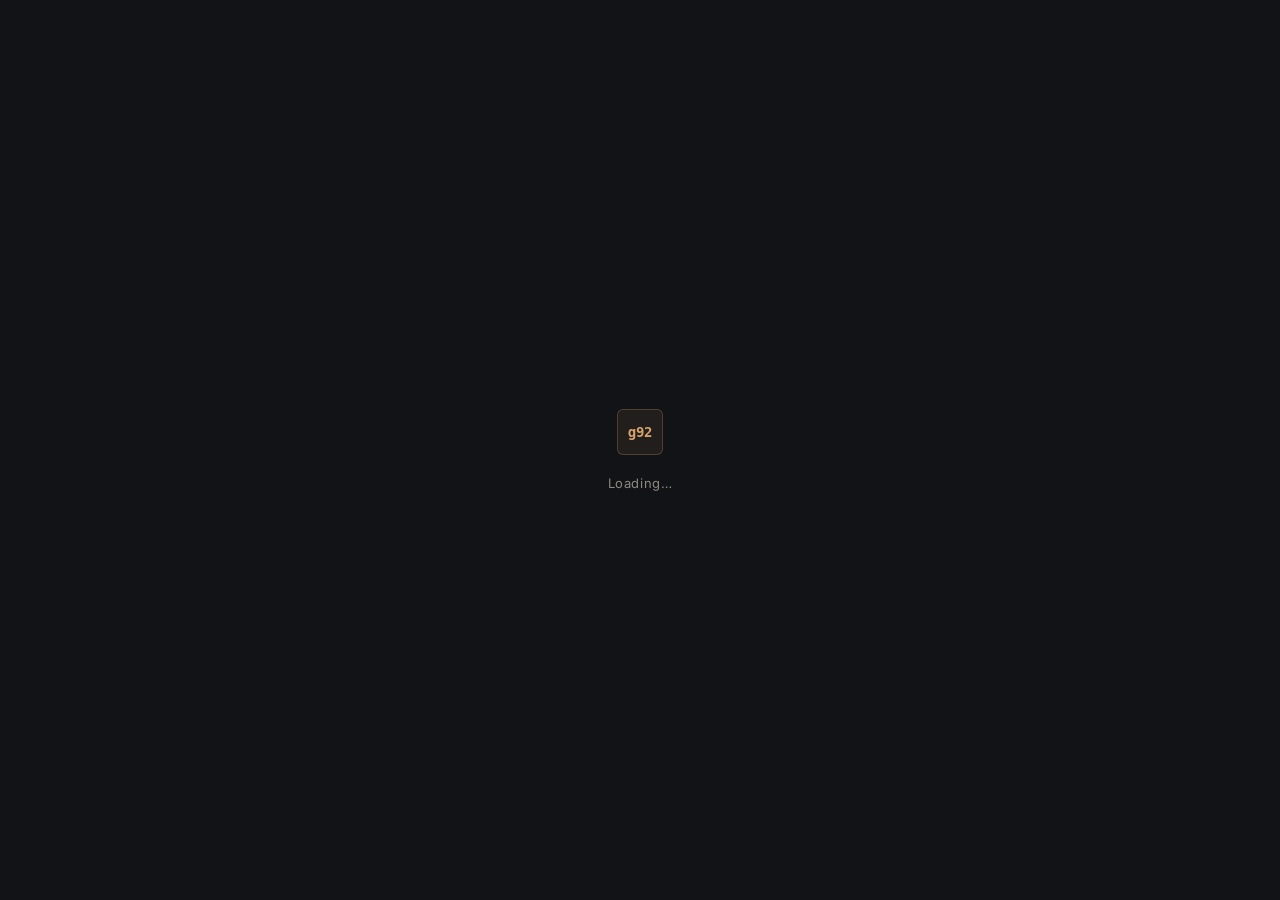
==== commit 32004bdd: "refc: ui" ====
--- a/index.html
+++ b/index.html
@@ -3,21 +3,28 @@
 <head>
     <meta charset="utf-8" />
     <meta name="viewport" content="width=device-width, initial-scale=1" />
-    <title>guilt92 — Devops Engineer</title>
+    <title>guilt92 — Engineering Field Notes</title>
     <meta name="description" content="Deep technical notes on systems programming, distributed systems, performance engineering, and software architecture. Built with Rust and WebAssembly." />
-    <meta name="keywords" content="rust, systems programming, wasm, low-level, engineering, blog, performance" />
-    <meta name="author" content="guilt92" />
+    <meta name="keywords" content="rust, systems programming, wasm, devops, infrastructure, engineering blog" />
+    <meta name="author" content="Amirhosein Allahdadi" />
 
     <!-- Open Graph -->
-    <meta property="og:title" content="guilt92 — Rust Systems & Low-Level Engineering" />
+    <meta property="og:title" content="guilt92 — Engineering Field Notes" />
     <meta property="og:description" content="Deep technical notes on systems programming, distributed systems, performance engineering, and software architecture." />
     <meta property="og:type" content="website" />
     <meta property="og:url" content="https://guilt92.github.io" />
+    <meta property="og:image" content="/og-image.png" />
+    <meta property="og:image:width" content="1200" />
+    <meta property="og:image:height" content="630" />
 
     <!-- Twitter Card -->
     <meta name="twitter:card" content="summary_large_image" />
-    <meta name="twitter:title" content="guilt92 — Rust Systems & Low-Level Engineering" />
+    <meta name="twitter:title" content="guilt92 — Engineering Field Notes" />
     <meta name="twitter:description" content="Deep technical notes on systems programming, distributed systems, performance engineering, and software architecture." />
+    <meta name="twitter:image" content="/og-image.png" />
+
+    <!-- Favicon -->
+    <link rel="icon" type="image/svg+xml" href="/favicon.svg" />
 
     <link rel="preconnect" href="https://fonts.googleapis.com" />
     <link rel="preconnect" href="https://fonts.gstatic.com" crossorigin />
@@ -40,26 +47,54 @@
       #loading-splash {
         position: fixed; inset: 0; z-index: 9999;
         display: flex; flex-direction: column; align-items: center; justify-content: center;
-        background: #0d1117; color: #8b949e;
+        background: #121316; color: #8d8981;
         font-family: 'Inter', -apple-system, BlinkMacSystemFont, 'Segoe UI', Helvetica, Arial, sans-serif;
         font-size: 14px;
         transition: opacity 0.3s ease;
       }
-      #loading-splash.hide { opacity: 0; pointer-events: none; }
-      .loading-spinner {
-        width: 28px; height: 28px; margin-bottom: 16px;
-        border: 3px solid rgba(88, 166, 255, 0.15);
-        border-top-color: #58a6ff;
-        border-radius: 50%;
-        animation: spin 0.8s linear infinite;
+      #loading-splash.g92-hide { opacity: 0; pointer-events: none; }
+      .g92-brand {
+        width: 44px; height: 44px; border-radius: 6px;
+        background: rgba(216, 163, 106, 0.08);
+        border: 1px solid rgba(216, 163, 106, 0.25);
+        display: flex; align-items: center; justify-content: center;
+        color: #d8a36a; font-family: 'JetBrains Mono', monospace;
+        font-size: 14px; font-weight: 700; letter-spacing: -0.02em;
+        margin-bottom: 20px;
       }
-      @keyframes spin { to { transform: rotate(360deg); } }
+      .g92-loading-text { color: #8d8981; font-size: 13px; letter-spacing: 0.04em; }
     </style>
+<script>
+function copyCode(btn) {
+  var pre = btn.closest('.code-block').querySelector('pre');
+  if (!pre) return;
+  var code = pre.querySelector('code');
+  var text = code ? code.textContent : pre.textContent;
+  navigator.clipboard.writeText(text).then(function() {
+    btn.textContent = 'copied';
+    btn.classList.add('copied');
+    setTimeout(function() {
+      btn.textContent = 'copy';
+      btn.classList.remove('copied');
+    }, 2000);
+  }).catch(function() {
+    btn.textContent = 'error';
+    setTimeout(function() { btn.textContent = 'copy'; }, 2000);
+  });
+}
+(function() {
+  var splash = document.getElementById('loading-splash');
+  if (splash) {
+    var hide = function() { splash.classList.add('g92-hide'); setTimeout(function() { splash.remove(); }, 350); };
+    window.addEventListener('load', function() { setTimeout(hide, 200); });
+  }
+})();
+</script>
 <link rel="modulepreload" href="/devnotes-site-6e0d4046eab4262.js" crossorigin="anonymous" integrity="sha384-VdhlIqTgSM5r1HPLqwrpSlLiZOVdbvopatgE5heUp3ECj/2hKrSp++HmJfYkFUUw"><link rel="preload" href="/devnotes-site-6e0d4046eab4262_bg.wasm" crossorigin="anonymous" integrity="sha384-m1JcKnSOuYriRZB4245mR7SmURicJipS/PW9bVAmmocAa4K7cuHw5SMuVxZOzLm/" as="fetch" type="application/wasm"></head>
 <body>
   <div id="loading-splash">
-    <div class="loading-spinner"></div>
-    <div>Loading…</div>
+    <div class="g92-brand">g92</div>
+    <div class="g92-loading-text">Loading…</div>
   </div>
 </body>
 </html>
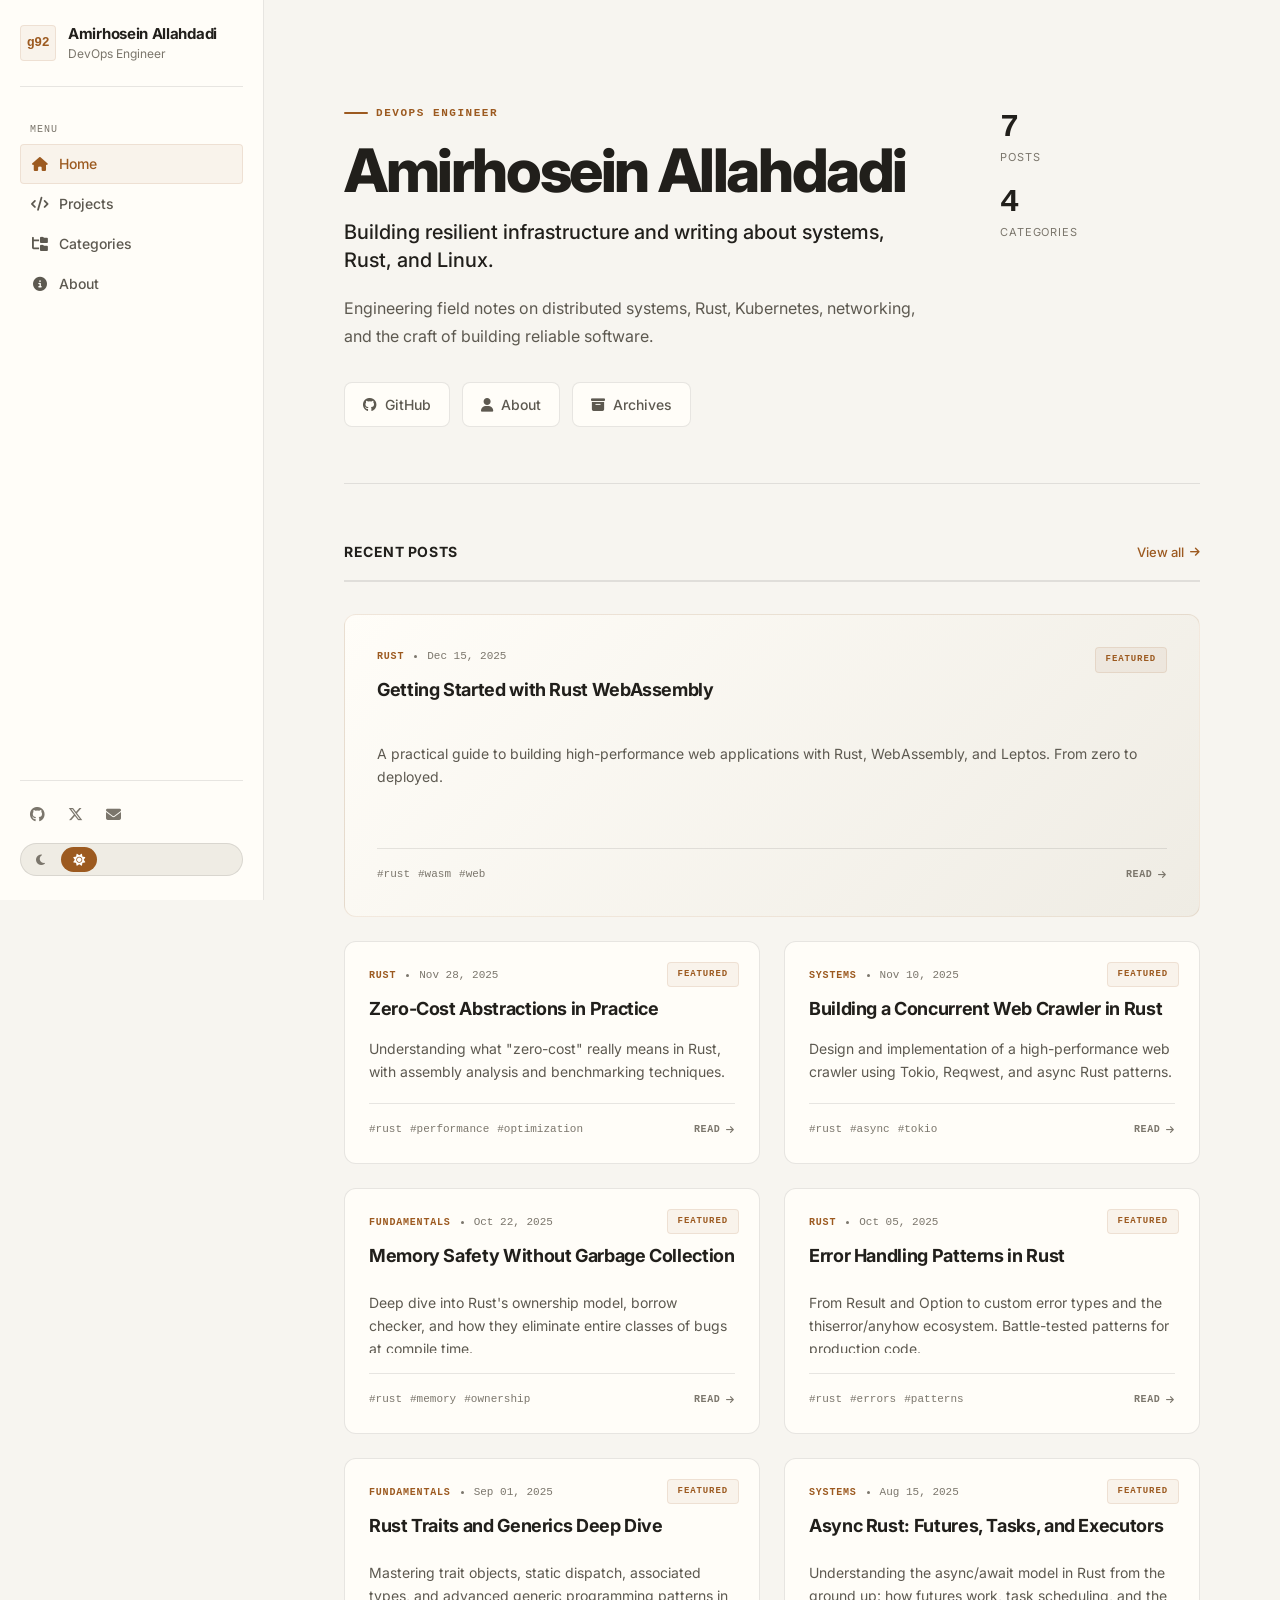
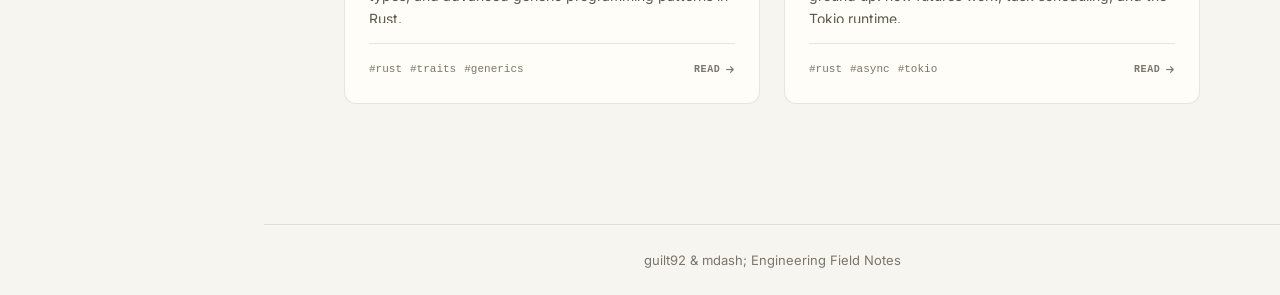
==== commit b269809d: "fix(deploy): ship Trunk build output to Pages branch root GitHub Pages deploys the main branch root," ====
--- a/index.html
+++ b/index.html
@@ -30,11 +30,11 @@
     <link rel="preconnect" href="https://fonts.gstatic.com" crossorigin />
     <link href="https://fonts.googleapis.com/css2?family=Inter:wght@300;400;500;600;700;800&family=JetBrains+Mono:wght@400;500;700&display=swap" rel="stylesheet" />
     <link rel="stylesheet" href="https://cdnjs.cloudflare.com/ajax/libs/font-awesome/6.7.2/css/all.min.css" crossorigin="anonymous" />
-    <link rel="stylesheet" href="/style-1876c406283ee14a.css" integrity="sha384-G/ME/coz3NcTmAc8qFSYf80ILAXhTXsl6W1Lr2Lwd7b8R3VUCyvNt+mC8uDfC64I"/>
+    <link rel="stylesheet" href="/style-a631fb3407fcf553.css" integrity="sha384-g2oyuFLF/hcGtS/bTLM17EJ5IiT8b8S7Q2cEOu5nc5HQV2Dph8eL1AsLc0ofY6/s"/>
     
 <script type="module">
-import init, * as bindings from '/devnotes-site-6e0d4046eab4262.js';
-const wasm = await init({ module_or_path: '/devnotes-site-6e0d4046eab4262_bg.wasm' });
+import init, * as bindings from '/devnotes-site-ab3b87e06b1372dc.js';
+const wasm = await init({ module_or_path: '/devnotes-site-ab3b87e06b1372dc_bg.wasm' });
 
 
 window.wasmBindings = bindings;
@@ -64,33 +64,7 @@
       }
       .g92-loading-text { color: #8d8981; font-size: 13px; letter-spacing: 0.04em; }
     </style>
-<script>
-function copyCode(btn) {
-  var pre = btn.closest('.code-block').querySelector('pre');
-  if (!pre) return;
-  var code = pre.querySelector('code');
-  var text = code ? code.textContent : pre.textContent;
-  navigator.clipboard.writeText(text).then(function() {
-    btn.textContent = 'copied';
-    btn.classList.add('copied');
-    setTimeout(function() {
-      btn.textContent = 'copy';
-      btn.classList.remove('copied');
-    }, 2000);
-  }).catch(function() {
-    btn.textContent = 'error';
-    setTimeout(function() { btn.textContent = 'copy'; }, 2000);
-  });
-}
-(function() {
-  var splash = document.getElementById('loading-splash');
-  if (splash) {
-    var hide = function() { splash.classList.add('g92-hide'); setTimeout(function() { splash.remove(); }, 350); };
-    window.addEventListener('load', function() { setTimeout(hide, 200); });
-  }
-})();
-</script>
-<link rel="modulepreload" href="/devnotes-site-6e0d4046eab4262.js" crossorigin="anonymous" integrity="sha384-VdhlIqTgSM5r1HPLqwrpSlLiZOVdbvopatgE5heUp3ECj/2hKrSp++HmJfYkFUUw"><link rel="preload" href="/devnotes-site-6e0d4046eab4262_bg.wasm" crossorigin="anonymous" integrity="sha384-m1JcKnSOuYriRZB4245mR7SmURicJipS/PW9bVAmmocAa4K7cuHw5SMuVxZOzLm/" as="fetch" type="application/wasm"></head>
+<link rel="modulepreload" href="/devnotes-site-ab3b87e06b1372dc.js" crossorigin="anonymous" integrity="sha384-GZK/Z2wfXkjJiP1pKJEd53GL8d/RKFWkHyxSZpfKB1ey9HQ6jQvtahMl5vDxfkmW"><link rel="preload" href="/devnotes-site-ab3b87e06b1372dc_bg.wasm" crossorigin="anonymous" integrity="sha384-fyAEZUpOsUrnVVrX/jPKDV2xOQSomUX8mw6XyYReAXoQjIxtD/uWmyu8zv/viji2" as="fetch" type="application/wasm"></head>
 <body>
   <div id="loading-splash">
     <div class="g92-brand">g92</div>
--- a/style-a631fb3407fcf553.css
+++ b/style-a631fb3407fcf553.css
@@ -0,0 +1,1261 @@
+/* ============================================
+   guilt92 — Engineering Field Notes v2.1
+   ============================================ */
+
+:root {
+  --bg-0: #121316; --bg-1: #191b1f; --bg-2: #212429; --bg-inset: #101114;
+  --border: rgba(238, 234, 226, 0.08); --border-strong: rgba(238, 234, 226, 0.16);
+  --fg-0: #ece9e3; --fg-1: #b6b2aa; --fg-2: #8d8981;
+  --accent: #d8a36a; --accent-hover: #e8b888; --accent-glow: rgba(216, 163, 106, 0.12); --accent-subtle: rgba(216, 163, 106, 0.07);
+  --accent-green: #56d364;
+  --sidebar-w: 264px; --content-max: 1500px; --reading-max: 720px; --article-max: 1380px; --topbar-h: 52px;
+  --r-sm: 4px; --r-md: 8px; --r-lg: 12px;
+  --shadow-sm: 0 1px 3px rgba(0,0,0,0.4); --shadow-md: 0 4px 16px rgba(0,0,0,0.5);
+  --t-fast: 0.12s ease; --t-base: 0.2s ease; --t-slow: 0.35s cubic-bezier(0.16, 1, 0.3, 1);
+}
+[data-theme="light"] {
+  --bg-0: #f7f5f0; --bg-1: #fffdf8; --bg-2: #efece4; --bg-inset: #f1eee7;
+  --border: rgba(28, 26, 23, 0.10); --border-strong: rgba(28, 26, 23, 0.18);
+  --fg-0: #211f1b; --fg-1: #5d5950; --fg-2: #7b766c;
+  --accent: #9c5a20; --accent-hover: #7f4718; --accent-glow: rgba(156, 90, 32, 0.12); --accent-subtle: rgba(156, 90, 32, 0.06);
+  --accent-green: #1a7f37;
+  --shadow-sm: 0 1px 3px rgba(0,0,0,0.06); --shadow-md: 0 4px 16px rgba(0,0,0,0.10);
+}
+*, *::before, *::after { box-sizing: border-box; margin: 0; padding: 0; }
+html { font-size: 16px; scroll-behavior: smooth; -webkit-font-smoothing: antialiased; -moz-osx-font-smoothing: grayscale; }
+body { font-family: 'Inter', -apple-system, BlinkMacSystemFont, 'Segoe UI', Helvetica, Arial, sans-serif; background: var(--bg-0); color: var(--fg-0); line-height: 1.7; min-height: 100vh; transition: background-color var(--t-base), color var(--t-base); }
+a { color: var(--accent); text-decoration: none; transition: color var(--t-fast); }
+a:hover { color: var(--accent-hover); }
+img { max-width: 100%; height: auto; }
+ul, ol { list-style: none; }
+.skip-link { position: fixed; top: -100%; left: 16px; z-index: 9999; padding: 8px 16px; background: var(--accent); color: #fff; border-radius: var(--r-md); font-weight: 600; font-size: 14px; transition: top var(--t-fast); }
+.skip-link:focus { top: 16px; color: #fff; }
+:focus-visible { outline: 2px solid var(--accent); outline-offset: 2px; border-radius: var(--r-sm); }
+.app-layout { display: flex; min-height: 100vh; }
+.sidebar { position: fixed; top: 0; left: 0; width: var(--sidebar-w); height: 100vh; background: var(--bg-1); border-right: 1px solid var(--border); display: flex; flex-direction: column; z-index: 100; overflow-y: auto; overflow-x: hidden; transition: transform var(--t-slow), background-color var(--t-base); }
+.sidebar-inner { display: flex; flex-direction: column; height: 100%; padding: 24px 20px; }
+.sidebar-header { padding-bottom: 20px; border-bottom: 1px solid var(--border); margin-bottom: 20px; }
+.brand-mark { display: flex; align-items: center; gap: 12px; margin-bottom: 4px; }
+.brand-icon { width: 36px; height: 36px; border-radius: var(--r-sm); background: var(--accent-subtle); border: 1px solid var(--accent-glow); display: flex; align-items: center; justify-content: center; color: var(--accent); font-family: 'JetBrains Mono', monospace; font-size: 13px; font-weight: 700; flex-shrink: 0; letter-spacing: -0.02em; }
+.site-title { font-size: 15px; font-weight: 700; color: var(--fg-0); letter-spacing: -0.02em; line-height: 1.3; }
+.site-subtitle { font-size: 12px; color: var(--fg-2); margin-top: 2px; line-height: 1.4; }
+.sidebar-nav { flex: 1; }
+.nav-section-title { font-family: 'JetBrains Mono', monospace; font-size: 10px; font-weight: 500; text-transform: uppercase; letter-spacing: 0.1em; color: var(--fg-2); padding: 14px 10px 6px; }
+.nav-item { display: block; }
+.nav-link { display: flex; align-items: center; gap: 10px; padding: 7px 10px; color: var(--fg-1); font-size: 14px; font-weight: 500; border-radius: var(--r-sm); transition: color var(--t-fast), background var(--t-fast); border: 1px solid transparent; }
+.nav-link:hover { color: var(--fg-0); background: var(--accent-subtle); }
+.nav-link.active { color: var(--accent); background: var(--accent-subtle); border-color: var(--accent-glow); }
+.nav-link i { width: 18px; text-align: center; font-size: 14px; flex-shrink: 0; }
+.sidebar-footer { padding-top: 16px; border-top: 1px solid var(--border); }
+.social-links { display: flex; align-items: center; gap: 4px; margin-bottom: 12px; }
+.social-link { display: flex; align-items: center; justify-content: center; width: 34px; height: 34px; color: var(--fg-2); font-size: 15px; border-radius: var(--r-sm); transition: color var(--t-fast), background var(--t-fast); }
+.social-link:hover { color: var(--accent); background: var(--accent-subtle); }
+.theme-toggle { display: flex; align-items: center; gap: 4px; background: var(--bg-2); border: 1px solid var(--border); border-radius: 999px; padding: 3px; }
+.theme-toggle-btn { background: none; border: none; color: var(--fg-2); font-size: 12px; cursor: pointer; padding: 5px 12px; border-radius: 999px; transition: all var(--t-fast); font-family: inherit; }
+.theme-toggle-btn.active { background: var(--accent); color: #fff; }
+.sidebar-overlay { display: none; position: fixed; inset: 0; background: rgba(0,0,0,0.5); z-index: 99; backdrop-filter: blur(2px); }
+.sidebar-overlay.active { display: block; }
+.main-wrapper { flex: 1; margin-left: var(--sidebar-w); display: flex; flex-direction: column; min-width: 0; transition: margin-left var(--t-slow); }
+.topbar { display: none; align-items: center; justify-content: space-between; height: var(--topbar-h); padding: 0 16px; background: var(--bg-1); border-bottom: 1px solid var(--border); position: sticky; top: 0; z-index: 90; }
+.topbar-brand { font-size: 14px; font-weight: 700; color: var(--fg-0); letter-spacing: -0.02em; }
+.topbar-actions { display: flex; align-items: center; gap: 4px; }
+.sidebar-toggle { background: none; border: none; color: var(--fg-1); font-size: 18px; cursor: pointer; padding: 6px; border-radius: var(--r-sm); transition: color var(--t-fast), background var(--t-fast); }
+.sidebar-toggle:hover { color: var(--fg-0); background: var(--accent-subtle); }
+.content-area { flex: 1; display: flex; flex-direction: column; }
+.content-inner { flex: 1; width: 100%; max-width: var(--content-max); margin: 0 auto; padding: 40px 56px; }
+.site-footer { padding: 24px 48px; border-top: 1px solid var(--border); font-size: 13px; color: var(--fg-2); text-align: center; }
+.scroll-top { position: fixed; bottom: 24px; right: 24px; width: 36px; height: 36px; border-radius: 50%; background: var(--accent); color: #fff; border: none; font-size: 14px; cursor: pointer; display: flex; align-items: center; justify-content: center; opacity: 0; visibility: hidden; transform: translateY(8px); transition: all var(--t-base); box-shadow: var(--shadow-md); z-index: 50; }
+.scroll-top.visible { opacity: 1; visibility: visible; transform: translateY(0); }
+.scroll-top:hover { transform: translateY(-2px); }
+
+/* ============================================
+   SHARED COMPONENTS
+   ============================================ */
+.eyebrow { font-family: 'JetBrains Mono', monospace; font-size: 11px; font-weight: 500; text-transform: uppercase; letter-spacing: 0.1em; color: var(--fg-2); }
+.section-head { display: flex; align-items: baseline; justify-content: space-between; margin-bottom: 24px; padding-bottom: 12px; border-bottom: 1px solid var(--border); gap: 16px; }
+.section-title { font-size: 13px; font-weight: 600; color: var(--fg-1); letter-spacing: 0.02em; text-transform: uppercase; }
+.section-link { font-size: 13px; font-weight: 500; color: var(--accent); white-space: nowrap; flex-shrink: 0; }
+.section-link:hover { color: var(--accent-hover); }
+.empty-state { text-align: center; padding: 60px 20px; color: var(--fg-2); }
+.empty-state i { font-size: 40px; margin-bottom: 12px; opacity: 0.4; }
+.empty-state p { font-size: 15px; }
+.back-link { display: inline-flex; align-items: center; gap: 6px; font-size: 14px; color: var(--fg-1); margin-bottom: 24px; padding: 4px 0; transition: color var(--t-fast); }
+.back-link:hover { color: var(--accent); }
+.back-link i { transition: transform var(--t-fast); }
+.back-link:hover i { transform: translateX(-2px); }
+.page-header { margin-bottom: 32px; }
+.page-header h1 { font-size: 26px; font-weight: 800; letter-spacing: -0.03em; color: var(--fg-0); margin-bottom: 6px; display: flex; align-items: center; gap: 10px; }
+.page-header h1 i { color: var(--accent); font-size: 20px; }
+.page-desc { font-size: 15px; color: var(--fg-1); }
+.search-wrapper { position: relative; margin-bottom: 32px; }
+.search-icon { position: absolute; left: 14px; top: 50%; transform: translateY(-50%); color: var(--fg-2); font-size: 14px; pointer-events: none; }
+.search-input { width: 100%; padding: 10px 16px 10px 40px; background: var(--bg-1); border: 1px solid var(--border); border-radius: var(--r-md); color: var(--fg-0); font-size: 14px; font-family: inherit; outline: none; transition: border-color var(--t-fast), box-shadow var(--t-fast); }
+.search-input::placeholder { color: var(--fg-2); }
+.search-input:focus { border-color: var(--accent); box-shadow: 0 0 0 3px var(--accent-glow); }
+
+/* ============================================
+   HOME PAGE
+   ============================================ */
+.home-intro { margin-bottom: 48px; padding-bottom: 32px; border-bottom: 1px solid var(--border); animation: fadeInUp 0.4s ease both; }
+.home-eyebrow { font-family: 'JetBrains Mono', monospace; font-size: 11px; font-weight: 600; text-transform: uppercase; letter-spacing: 0.1em; color: var(--accent); margin-bottom: 8px; }
+.home-title { font-size: clamp(28px, 4vw, 40px); font-weight: 800; color: var(--fg-0); line-height: 1.15; letter-spacing: -0.04em; margin-bottom: 6px; }
+.home-role { font-size: 14px; color: var(--fg-2); font-weight: 400; margin-bottom: 14px; line-height: 1.5; }
+.home-desc { font-size: 15px; color: var(--fg-1); line-height: 1.7; max-width: 600px; margin-bottom: 20px; }
+.home-links { display: flex; align-items: center; flex-wrap: wrap; gap: 8px; }
+.home-link { display: inline-flex; align-items: center; gap: 6px; padding: 6px 14px; border: 1px solid var(--border); border-radius: var(--r-sm); font-size: 13px; font-weight: 500; color: var(--fg-1); background: var(--bg-1); transition: all var(--t-fast); text-decoration: none; }
+.home-link:hover { color: var(--accent); border-color: var(--accent); background: var(--accent-subtle); }
+.home-link i { font-size: 12px; }
+
+/* Post List */
+.post-list { display: flex; flex-direction: column; }
+.post-item { padding: 22px 0; border-bottom: 1px solid var(--border); display: flex; flex-direction: column; gap: 5px; animation: fadeInUp 0.4s ease both; }
+.post-item:last-child { border-bottom: none; }
+.post-meta-line { display: flex; align-items: center; gap: 10px; flex-wrap: wrap; }
+.post-meta-category { font-family: 'JetBrains Mono', monospace; font-size: 11px; font-weight: 600; text-transform: uppercase; letter-spacing: 0.06em; color: var(--accent); }
+.post-meta-dot { width: 3px; height: 3px; border-radius: 50%; background: var(--fg-2); flex-shrink: 0; }
+.post-item-date { font-size: 12px; color: var(--fg-2); font-family: 'JetBrains Mono', monospace; }
+.post-item-title { font-size: 17px; font-weight: 700; color: var(--fg-0); line-height: 1.35; letter-spacing: -0.02em; transition: color var(--t-fast); }
+.post-item-title:hover { color: var(--accent); }
+.post-item-excerpt { font-size: 14px; color: var(--fg-1); line-height: 1.6; display: -webkit-box; -webkit-line-clamp: 2; -webkit-box-orient: vertical; overflow: hidden; }
+.post-tags { display: flex; flex-wrap: wrap; gap: 8px; }
+.post-tag { font-size: 11px; font-weight: 500; color: var(--fg-1); padding: 2px 0; transition: color var(--t-fast); border-bottom: 1px solid transparent; }
+.post-tag:hover { color: var(--accent); border-bottom-color: var(--accent); }
+
+/* ============================================
+   POST PAGE - Complete Redesign
+   ============================================ */
+.reading-progress { position: fixed; top: 0; left: 0; width: 0%; height: 3px; background: var(--accent); z-index: 200; transition: width 0.1s linear; }
+.post-page { max-width: 1100px; animation: fadeInUp 0.4s ease both; }
+.post-layout { display: grid; grid-template-columns: 1fr; gap: 48px; }
+.post-layout.has-toc { grid-template-columns: 1fr 220px; }
+.post-article { min-width: 0; }
+.post-header { margin-bottom: 40px; padding-bottom: 28px; border-bottom: 1px solid var(--border); }
+.post-eyebrow { display: flex; align-items: center; gap: 10px; font-family: 'JetBrains Mono', monospace; font-size: 11px; font-weight: 600; text-transform: uppercase; letter-spacing: 0.06em; color: var(--fg-2); margin-bottom: 14px; }
+.post-category { color: var(--accent); }
+.post-sep { opacity: 0.5; }
+.post-reading-time { color: var(--fg-2); }
+.post-title { font-size: clamp(28px, 4vw, 38px); font-weight: 800; color: var(--fg-0); line-height: 1.2; letter-spacing: -0.03em; margin-bottom: 16px; }
+.post-meta-row { display: flex; align-items: center; flex-wrap: wrap; gap: 12px; margin-bottom: 16px; }
+.post-meta-item { display: flex; align-items: center; gap: 6px; font-size: 13px; color: var(--fg-2); }
+.post-meta-item i { color: var(--fg-2); }
+.post-tags-page { display: flex; flex-wrap: wrap; gap: 8px; }
+.tag-chip { font-size: 12px; font-weight: 500; color: var(--accent); border-bottom: 1px solid var(--accent-glow); transition: color var(--t-fast), border-color var(--t-fast); padding: 1px 0; }
+.tag-chip:hover { color: var(--accent-hover); border-bottom-color: var(--accent-hover); }
+
+/* Post Content Typography */
+.post-content { font-size: 17px; line-height: 1.85; color: var(--fg-0); }
+.post-content h1 { font-size: 28px; font-weight: 700; margin: 48px 0 20px; letter-spacing: -0.02em; }
+.post-content h2 { font-size: 22px; font-weight: 700; margin: 42px 0 16px; letter-spacing: -0.01em; padding-bottom: 10px; border-bottom: 1px solid var(--border); }
+.post-content h3 { font-size: 18px; font-weight: 600; margin: 32px 0 12px; }
+.post-content h4 { font-size: 16px; font-weight: 600; margin: 24px 0 10px; }
+.post-content p { margin-bottom: 20px; }
+.post-content ul, .post-content ol { margin-bottom: 20px; padding-left: 28px; }
+.post-content ul { list-style: disc; }
+.post-content ol { list-style: decimal; }
+.post-content li { margin-bottom: 6px; }
+.post-content blockquote { border-left: 3px solid var(--accent); padding: 12px 20px; margin: 24px 0; background: var(--accent-subtle); border-radius: 0 var(--r-sm) var(--r-sm) 0; color: var(--fg-1); font-style: italic; }
+.post-content blockquote p { margin-bottom: 0; }
+.post-content pre { background: var(--bg-inset); border: 1px solid var(--border); border-radius: var(--r-md); padding: 20px 24px; overflow-x: auto; margin: 24px 0; font-size: 13.5px; line-height: 1.65; }
+.post-content code { font-family: 'JetBrains Mono', 'Fira Code', 'Cascadia Code', monospace; }
+.post-content p code, .post-content li code { background: var(--bg-inset); border: 1px solid var(--border); padding: 3px 8px; border-radius: var(--r-sm); font-size: 0.88em; color: var(--accent); }
+.post-content pre code { background: none; border: none; padding: 0; color: var(--fg-0); }
+.post-content hr { border: none; border-top: 1px solid var(--border); margin: 40px 0; }
+.post-content a { color: var(--accent); text-decoration: underline; text-decoration-color: var(--accent-glow); text-underline-offset: 3px; transition: text-decoration-color var(--t-fast); }
+.post-content a:hover { text-decoration-color: var(--accent); }
+.post-content strong { font-weight: 600; color: var(--fg-0); }
+.post-content img { border-radius: var(--r-md); border: 1px solid var(--border); margin: 24px 0; }
+.post-content table { width: 100%; border-collapse: collapse; margin: 24px 0; font-size: 14px; }
+.post-content th, .post-content td { padding: 10px 14px; border: 1px solid var(--border); text-align: left; }
+.post-content th { background: var(--bg-2); font-weight: 600; }
+.post-content tr:nth-child(even) { background: var(--bg-1); }
+
+/* Post Navigation */
+.post-nav { display: grid; grid-template-columns: 1fr 1fr; gap: 16px; margin-top: 56px; padding-top: 32px; border-top: 1px solid var(--border); }
+.post-nav-item { display: flex; flex-direction: column; gap: 6px; padding: 16px 20px; background: var(--bg-1); border: 1px solid var(--border); border-radius: var(--r-md); transition: all var(--t-fast); }
+.post-nav-item:hover { border-color: var(--accent); background: var(--accent-subtle); }
+.post-nav-prev { align-items: flex-start; }
+.post-nav-next { align-items: flex-end; text-align: right; }
+.post-nav-label { display: flex; align-items: center; gap: 6px; font-size: 11px; font-weight: 600; text-transform: uppercase; letter-spacing: 0.08em; color: var(--fg-2); font-family: 'JetBrains Mono', monospace; }
+.post-nav-title { font-size: 14px; font-weight: 600; color: var(--fg-0); line-height: 1.4; }
+.post-nav-item:hover .post-nav-title { color: var(--accent); }
+
+/* Table of Contents */
+.post-toc { position: relative; }
+.toc-sticky { position: sticky; top: 32px; }
+.toc-title { font-family: 'JetBrains Mono', monospace; font-size: 10px; font-weight: 600; text-transform: uppercase; letter-spacing: 0.12em; color: var(--fg-2); margin-bottom: 12px; padding-bottom: 10px; border-bottom: 1px solid var(--border); }
+.toc-nav { display: flex; flex-direction: column; gap: 2px; }
+.toc-item { display: block; font-size: 13px; color: var(--fg-1); padding: 5px 8px; border-left: 2px solid var(--border); transition: all var(--t-fast); border-radius: 0 var(--r-sm) var(--r-sm) 0; line-height: 1.45; }
+.toc-item:hover { color: var(--accent); border-left-color: var(--accent); background: var(--accent-subtle); }
+
+/* ============================================
+   CODE BLOCKS
+   ============================================ */
+.code-block { position: relative; margin: 24px 0; border-radius: var(--r-md); border: 1px solid var(--border); overflow: hidden; background: var(--bg-inset); }
+.code-header { display: flex; align-items: center; justify-content: space-between; padding: 8px 16px; background: var(--bg-2); border-bottom: 1px solid var(--border); }
+.code-lang { font-family: 'JetBrains Mono', monospace; font-size: 11px; font-weight: 600; color: var(--accent); text-transform: uppercase; letter-spacing: 0.06em; }
+.code-copy { background: none; border: 1px solid var(--border); color: var(--fg-2); font-size: 11px; font-family: 'JetBrains Mono', monospace; cursor: pointer; padding: 3px 10px; border-radius: var(--r-sm); transition: all var(--t-fast); }
+.code-copy:hover { color: var(--accent); border-color: var(--accent); background: var(--accent-subtle); }
+.code-copy.copied { color: var(--accent-green); border-color: var(--accent-green); }
+[data-theme="light"] .code-copy.copied { color: #1a7f37; border-color: #1a7f37; }
+.code-block pre { margin: 0; padding: 16px 20px; overflow-x: auto; font-size: 13px; line-height: 1.6; }
+.code-block code { font-family: 'JetBrains Mono', 'Fira Code', monospace; color: var(--fg-0); }
+
+/* Syntax Highlighting Tokens */
+.token-keyword { color: #ff9a6c; }
+.token-string { color: #a8d8a8; }
+.token-comment { color: #6e7a85; font-style: italic; }
+.token-number { color: #88c8f0; }
+.token-function { color: #c8a8f0; }
+.token-type { color: #f0c8a8; }
+.token-operator { color: #ff9a6c; }
+.token-punctuation { color: #8d8d8d; }
+[data-theme="light"] .token-keyword { color: #c0392b; }
+[data-theme="light"] .token-string { color: #1a5276; }
+[data-theme="light"] .token-comment { color: #7f8c8d; font-style: italic; }
+[data-theme="light"] .token-number { color: #1a5276; }
+[data-theme="light"] .token-function { color: #6c35c0; }
+[data-theme="light"] .token-type { color: #a04000; }
+[data-theme="light"] .token-operator { color: #c0392b; }
+[data-theme="light"] .token-punctuation { color: #7f8c8d; }
+
+/* ============================================
+   CATEGORIES PAGE - Grid Layout Redesign
+   ============================================ */
+.categories-page { animation: fadeInUp 0.4s ease both; }
+.cat-grid { display: grid; grid-template-columns: repeat(2, 1fr); gap: 20px; }
+.cat-card { background: var(--bg-1); border: 1px solid var(--border); border-radius: var(--r-lg); overflow: hidden; transition: border-color var(--t-fast), box-shadow var(--t-fast); }
+.cat-card:hover { border-color: var(--accent-glow); box-shadow: var(--shadow-sm); }
+.cat-card-head { display: flex; align-items: flex-start; gap: 14px; padding: 20px 20px 16px; border-bottom: 1px solid var(--border); }
+.cat-icon-wrap { width: 40px; height: 40px; border-radius: var(--r-md); background: var(--accent-subtle); border: 1px solid var(--accent-glow); display: flex; align-items: center; justify-content: center; color: var(--accent); font-size: 16px; flex-shrink: 0; }
+.cat-card-info { flex: 1; min-width: 0; }
+.cat-card-name { font-size: 15px; font-weight: 700; color: var(--fg-0); margin-bottom: 4px; letter-spacing: -0.01em; }
+.cat-card-desc { font-size: 12px; color: var(--fg-2); line-height: 1.5; }
+.cat-card-count { font-family: 'JetBrains Mono', monospace; font-size: 11px; font-weight: 700; color: var(--accent); background: var(--accent-subtle); border: 1px solid var(--accent-glow); padding: 3px 10px; border-radius: 999px; flex-shrink: 0; }
+.cat-card-posts { padding: 8px 0; }
+.cat-card-item { display: flex; align-items: baseline; justify-content: space-between; gap: 12px; padding: 10px 20px; border-bottom: 1px solid var(--border); transition: background var(--t-fast); }
+.cat-card-item:last-child { border-bottom: none; }
+.cat-card-item:hover { background: var(--accent-subtle); }
+.cat-card-item-title { font-size: 13px; color: var(--fg-0); font-weight: 500; flex: 1; line-height: 1.4; }
+.cat-card-item:hover .cat-card-item-title { color: var(--accent); }
+.cat-card-item-date { font-family: 'JetBrains Mono', monospace; font-size: 11px; color: var(--fg-2); flex-shrink: 0; }
+
+/* ============================================
+   ABOUT PAGE - Cohesive Layout Redesign
+   ============================================ */
+.about-page { animation: fadeInUp 0.4s ease both; }
+.about-content { display: grid; grid-template-columns: 1fr 280px; gap: 40px; align-items: start; }
+.about-main p { font-size: 16px; color: var(--fg-1); line-height: 1.8; margin-bottom: 18px; }
+.about-lead { font-size: 18px !important; color: var(--fg-0) !important; line-height: 1.7 !important; }
+.about-sidebar { display: flex; flex-direction: column; gap: 20px; }
+.about-topics-card, .about-links-card { background: var(--bg-1); border: 1px solid var(--border); border-radius: var(--r-lg); padding: 20px; }
+.about-section-title { font-family: 'JetBrains Mono', monospace; font-size: 10px; font-weight: 600; text-transform: uppercase; letter-spacing: 0.12em; color: var(--fg-2); margin-bottom: 14px; padding-bottom: 10px; border-bottom: 1px solid var(--border); }
+.about-topics-list { display: flex; flex-direction: column; }
+.about-topic-row { display: flex; align-items: center; gap: 10px; padding: 8px 0; font-size: 13px; color: var(--fg-1); border-bottom: 1px solid var(--border); }
+.about-topic-row:last-child { border-bottom: none; }
+.about-topic-row i { width: 18px; text-align: center; color: var(--accent); font-size: 13px; flex-shrink: 0; }
+.about-links { display: flex; flex-direction: column; gap: 6px; }
+.about-link { display: flex; align-items: center; gap: 10px; padding: 10px 14px; background: var(--bg-2); border: 1px solid var(--border); border-radius: var(--r-md); color: var(--fg-1); font-size: 13px; font-weight: 500; transition: all var(--t-fast); }
+.about-link:hover { color: var(--accent); border-color: var(--accent); background: var(--accent-subtle); }
+.about-link i { width: 18px; text-align: center; font-size: 14px; }
+
+/* ============================================
+   PROJECTS PAGE
+   ============================================ */
+.projects-page { max-width: var(--content-max); animation: fadeInUp 0.4s ease both; }
+.projects-header { margin-bottom: 32px; padding-bottom: 16px; border-bottom: 1px solid var(--border); }
+.projects-header h1 { font-size: 28px; font-weight: 800; letter-spacing: -0.03em; color: var(--fg-0); margin-bottom: 4px; display: flex; align-items: center; gap: 10px; }
+.projects-header h1 i { color: var(--accent); font-size: 22px; }
+.projects-header p { font-size: 14px; color: var(--fg-1); }
+.project-list { display: flex; flex-direction: column; }
+.project-row { padding: 20px 0; border-bottom: 1px solid var(--border); display: grid; grid-template-columns: 1fr auto; gap: 20px; align-items: start; animation: fadeInUp 0.35s ease both; }
+.project-row:last-child { border-bottom: none; }
+.project-row-head { display: flex; align-items: center; flex-wrap: wrap; gap: 10px; margin-bottom: 6px; }
+.project-name { font-size: 16px; font-weight: 700; color: var(--fg-0); letter-spacing: -0.01em; transition: color var(--t-fast); }
+.project-name:hover { color: var(--accent); }
+.project-desc { font-size: 14px; color: var(--fg-1); line-height: 1.5; margin-bottom: 8px; }
+.project-meta { display: flex; align-items: center; flex-wrap: wrap; gap: 10px; }
+.project-lang { display: flex; align-items: center; gap: 5px; font-size: 12px; color: var(--fg-2); }
+.project-lang-dot { width: 9px; height: 9px; border-radius: 50%; background: var(--lang-color, var(--fg-2)); flex-shrink: 0; }
+.project-updated { font-size: 12px; color: var(--fg-2); font-family: 'JetBrains Mono', monospace; }
+.project-topics { display: flex; flex-wrap: wrap; gap: 8px; }
+.project-topic { font-size: 11px; color: var(--fg-2); padding: 2px 0; border-bottom: 1px solid transparent; transition: color var(--t-fast), border-color var(--t-fast); }
+.project-topic:hover { color: var(--accent); border-bottom-color: var(--accent); }
+.project-links { display: flex; align-items: center; gap: 8px; flex-shrink: 0; }
+.project-btn { display: inline-flex; align-items: center; gap: 6px; padding: 6px 12px; border: 1px solid var(--border); border-radius: var(--r-sm); font-size: 12px; font-weight: 500; color: var(--fg-1); background: var(--bg-1); transition: all var(--t-fast); text-decoration: none; white-space: nowrap; }
+.project-btn:hover { color: var(--accent); border-color: var(--accent); background: var(--accent-subtle); }
+.project-btn-primary { background: var(--accent); border-color: var(--accent); color: #fff; }
+.project-btn-primary:hover { background: var(--accent-hover); border-color: var(--accent-hover); color: #fff; }
+
+/* ============================================
+   ARCHIVE & TAGS PAGES
+   ============================================ */
+.archive-page, .tags-page, .tag-posts-page { max-width: var(--reading-max); animation: fadeInUp 0.4s ease both; }
+.archive-page h1, .tags-page h1, .tag-posts-page h1 { font-size: 28px; font-weight: 800; letter-spacing: -0.03em; color: var(--fg-0); margin-bottom: 28px; display: flex; align-items: center; gap: 10px; }
+.archive-page h1 i, .tags-page h1 i, .tag-posts-page h1 i { color: var(--accent); font-size: 22px; }
+.archive-year { margin-bottom: 28px; }
+.archive-year-title { font-size: 14px; font-weight: 700; color: var(--fg-1); margin-bottom: 10px; font-family: 'JetBrains Mono', monospace; letter-spacing: 0.02em; }
+.archive-list { display: flex; flex-direction: column; }
+.archive-item { display: flex; align-items: baseline; gap: 16px; padding: 9px 0; border-bottom: 1px solid var(--border); }
+.archive-item:last-child { border-bottom: none; }
+.archive-date { font-size: 12px; color: var(--fg-2); font-family: 'JetBrains Mono', monospace; min-width: 72px; flex-shrink: 0; }
+.archive-title { font-size: 15px; color: var(--fg-0); font-weight: 500; transition: color var(--t-fast); flex: 1; }
+.archive-title:hover { color: var(--accent); }
+.archive-category { font-size: 11px; color: var(--accent); font-weight: 600; text-transform: uppercase; letter-spacing: 0.04em; background: var(--accent-subtle); padding: 1px 8px; border-radius: 4px; white-space: nowrap; }
+.tag-cloud { display: flex; flex-wrap: wrap; gap: 8px; margin-bottom: 32px; }
+.tag-item { font-size: 13px; font-weight: 500; color: var(--fg-1); padding: 4px 12px; border: 1px solid var(--border); border-radius: 999px; transition: all var(--t-fast); }
+.tag-item:hover { color: var(--accent); border-color: var(--accent); background: var(--accent-subtle); }
+.tag-count { font-size: 11px; color: var(--fg-2); font-weight: 400; margin-left: 4px; }
+.tag-posts-header { margin-bottom: 24px; padding-bottom: 16px; border-bottom: 1px solid var(--border); }
+.tag-posts-header h2 { font-size: 20px; font-weight: 700; color: var(--fg-0); letter-spacing: -0.02em; }
+
+/* ============================================
+   ANIMATIONS & UTILITIES
+   ============================================ */
+@keyframes fadeInUp { from { opacity: 0; transform: translateY(12px); } to { opacity: 1; transform: translateY(0); } }
+.animate-in { animation: fadeInUp 0.4s ease both; }
+::-webkit-scrollbar { width: 5px; height: 5px; }
+::-webkit-scrollbar-track { background: transparent; }
+::-webkit-scrollbar-thumb { background: var(--border-strong); border-radius: 3px; }
+::-webkit-scrollbar-thumb:hover { background: var(--fg-2); }
+::selection { background: var(--accent-glow); color: var(--accent); }
+
+/* ============================================
+   RESPONSIVE BREAKPOINTS
+   ============================================ */
+@media (max-width: 1080px) { :root { --sidebar-w: 220px; } .content-inner { padding: 32px 32px; } }
+@media (max-width: 880px) {
+  :root { --sidebar-w: 0px; }
+  .sidebar { transform: translateX(-100%); width: 280px; box-shadow: var(--shadow-md); }
+  .sidebar.open { transform: translateX(0); }
+  .main-wrapper { margin-left: 0; }
+  .topbar { display: flex; }
+  .content-inner { padding: 24px 20px; }
+  .site-footer { padding: 20px 20px; }
+  .post-layout.has-toc { grid-template-columns: 1fr; }
+  .post-toc { display: none; }
+  .about-content { grid-template-columns: 1fr; }
+  .cat-grid { grid-template-columns: 1fr; }
+}
+@media (max-width: 600px) {
+  .content-inner { padding: 20px 16px; }
+  .project-row { grid-template-columns: 1fr; gap: 12px; }
+  .project-links { flex-wrap: wrap; }
+  .home-title { font-size: 28px; }
+  .post-title { font-size: 24px; }
+  .scroll-top { bottom: 16px; right: 16px; }
+  .post-nav { grid-template-columns: 1fr; }
+}
+@media (max-width: 480px) {
+  .content-inner { padding: 16px 12px; }
+  .home-desc { font-size: 14px; }
+  .post-content h1 { font-size: 22px; }
+  .post-content h2 { font-size: 18px; }
+}
+@media (hover: none) and (pointer: coarse) {
+  .nav-link:hover, .social-link:hover, .home-link:hover, .about-link:hover, .project-btn:hover, .project-topic:hover, .post-tag:hover, .tag-chip:hover, .tag-item:hover, .archive-title:hover, .project-name:hover, .post-item-title:hover { color: inherit; background: inherit; border-color: inherit; }
+  .scroll-top:hover { transform: none; }
+  .code-copy:hover { color: inherit; border-color: inherit; background: inherit; }
+}
+@media (prefers-reduced-motion: reduce) {
+  *, *::before, *::after { animation-duration: 0.01ms !important; animation-iteration-count: 1 !important; transition-duration: 0.01ms !important; }
+}
+.tag-hash { font-weight: 500; color: var(--fg-2); margin-right: 2px; }
+
+
+/* ============================================
+   HOME PAGE - COMPLETE REDESIGN
+   ============================================ */
+.home-container {
+    max-width: var(--content-max);
+    margin: 0 auto;
+    padding: 0 24px;
+}
+
+.home-hero {
+    padding: 64px 0 56px;
+    border-bottom: 1px solid var(--border);
+    margin-bottom: 56px;
+}
+
+.home-hero-content {
+    display: grid;
+    grid-template-columns: 1fr 200px;
+    gap: 64px;
+    align-items: start;
+}
+
+.home-hero-main {
+    min-width: 0;
+}
+
+.home-eyebrow {
+    font-family: 'JetBrains Mono', monospace;
+    font-size: 11px;
+    font-weight: 600;
+    text-transform: uppercase;
+    letter-spacing: 0.14em;
+    color: var(--accent);
+    margin-bottom: 16px;
+    display: flex;
+    align-items: center;
+    gap: 8px;
+}
+
+.home-eyebrow::before {
+    content: '';
+    width: 24px;
+    height: 2px;
+    background: var(--accent);
+    border-radius: 2px;
+}
+
+.home-title {
+    font-size: clamp(40px, 6vw, 60px);
+    font-weight: 800;
+    color: var(--fg-0);
+    line-height: 1.05;
+    letter-spacing: -0.04em;
+    margin-bottom: 16px;
+}
+
+.home-role {
+    font-size: 20px;
+    font-weight: 500;
+    color: var(--fg-0);
+    line-height: 1.4;
+    margin-bottom: 20px;
+}
+
+.home-desc {
+    font-size: 16px;
+    color: var(--fg-1);
+    line-height: 1.75;
+    max-width: 600px;
+    margin-bottom: 32px;
+}
+
+.home-links {
+    display: flex;
+    align-items: center;
+    flex-wrap: wrap;
+    gap: 12px;
+}
+
+.home-link {
+    display: inline-flex;
+    align-items: center;
+    gap: 8px;
+    padding: 10px 18px;
+    border: 1px solid var(--border);
+    border-radius: var(--r-md);
+    font-size: 14px;
+    font-weight: 500;
+    color: var(--fg-1);
+    background: var(--bg-1);
+    transition: all var(--t-fast);
+    text-decoration: none;
+}
+
+.home-link:hover {
+    color: var(--accent);
+    border-color: var(--accent);
+    background: var(--accent-subtle);
+    transform: translateY(-2px);
+}
+
+.home-link i {
+    font-size: 14px;
+}
+
+.home-hero-aside {
+    padding-top: 8px;
+}
+
+.home-stats {
+    display: flex;
+    flex-direction: column;
+    gap: 20px;
+}
+
+.home-stat {
+    display: flex;
+    flex-direction: column;
+    gap: 4px;
+}
+
+.home-stat-value {
+    font-size: 32px;
+    font-weight: 700;
+    color: var(--fg-0);
+    letter-spacing: -0.03em;
+    font-family: 'JetBrains Mono', monospace;
+    line-height: 1;
+}
+
+.home-stat-label {
+    font-size: 11px;
+    color: var(--fg-2);
+    text-transform: uppercase;
+    letter-spacing: 0.08em;
+}
+
+/* Recent Posts Section */
+.home-posts {
+    padding-bottom: 80px;
+}
+
+.posts-section-header {
+    display: flex;
+    align-items: baseline;
+    justify-content: space-between;
+    margin-bottom: 32px;
+    padding-bottom: 16px;
+    border-bottom: 2px solid var(--border);
+}
+
+.posts-section-title {
+    font-size: 14px;
+    font-weight: 700;
+    color: var(--fg-0);
+    letter-spacing: 0.04em;
+    text-transform: uppercase;
+}
+
+.posts-section-link {
+    font-size: 13px;
+    font-weight: 500;
+    color: var(--accent);
+    display: flex;
+    align-items: center;
+    gap: 6px;
+}
+
+.posts-section-link i {
+    font-size: 11px;
+    transition: transform var(--t-fast);
+}
+
+.posts-section-link:hover i {
+    transform: translateX(3px);
+}
+
+/* Posts Grid */
+.posts-grid {
+    display: grid;
+    grid-template-columns: repeat(2, 1fr);
+    gap: 24px;
+}
+
+.post-card {
+    display: flex;
+    flex-direction: column;
+    background: var(--bg-1);
+    border: 1px solid var(--border);
+    border-radius: var(--r-lg);
+    padding: 24px;
+    transition: all var(--t-fast);
+    position: relative;
+}
+
+.post-card:hover {
+    border-color: var(--accent-glow);
+    transform: translateY(-3px);
+    box-shadow: var(--shadow-md);
+}
+
+.post-card.featured {
+    grid-column: 1 / -1;
+    flex-direction: row;
+    gap: 40px;
+    padding: 32px;
+    background: linear-gradient(135deg, var(--bg-1) 0%, var(--bg-2) 100%);
+    border-color: var(--accent-glow);
+}
+
+.post-featured-badge {
+    position: absolute;
+    top: 20px;
+    right: 20px;
+    font-family: 'JetBrains Mono', monospace;
+    font-size: 9px;
+    font-weight: 700;
+    text-transform: uppercase;
+    letter-spacing: 0.1em;
+    color: var(--accent);
+    background: var(--accent-subtle);
+    border: 1px solid var(--accent-glow);
+    padding: 4px 10px;
+    border-radius: 4px;
+}
+
+.post-card-header {
+    flex: 1;
+    margin-bottom: 16px;
+}
+
+.post-card-meta {
+    display: flex;
+    align-items: center;
+    gap: 10px;
+    margin-bottom: 12px;
+}
+
+.post-card-category {
+    font-family: 'JetBrains Mono', monospace;
+    font-size: 10px;
+    font-weight: 700;
+    text-transform: uppercase;
+    letter-spacing: 0.08em;
+    color: var(--accent);
+}
+
+.post-card-dot {
+    width: 3px;
+    height: 3px;
+    border-radius: 50%;
+    background: var(--fg-2);
+}
+
+.post-card-date {
+    font-family: 'JetBrains Mono', monospace;
+    font-size: 11px;
+    color: var(--fg-2);
+}
+
+.post-card-title {
+    font-size: 18px;
+    font-weight: 700;
+    color: var(--fg-0);
+    line-height: 1.35;
+    letter-spacing: -0.02em;
+    margin-bottom: 0;
+}
+
+.post-card-title a {
+    color: inherit;
+    text-decoration: none;
+    transition: color var(--t-fast);
+}
+
+.post-card:hover .post-card-title a {
+    color: var(--accent);
+}
+
+.post-card-excerpt {
+    font-size: 14px;
+    color: var(--fg-1);
+    line-height: 1.65;
+    flex: 1;
+    display: -webkit-box;
+    -webkit-line-clamp: 3;
+    -webkit-box-orient: vertical;
+    overflow: hidden;
+    margin-bottom: 20px;
+}
+
+.post-card-footer {
+    display: flex;
+    align-items: center;
+    justify-content: space-between;
+    padding-top: 16px;
+    border-top: 1px solid var(--border);
+}
+
+.post-card-tags {
+    display: flex;
+    flex-wrap: wrap;
+    gap: 8px;
+}
+
+.post-card-tag {
+    font-family: 'JetBrains Mono', monospace;
+    font-size: 11px;
+    color: var(--fg-2);
+    transition: color var(--t-fast);
+}
+
+.post-card-tag:hover {
+    color: var(--accent);
+}
+
+.post-card-read {
+    display: flex;
+    align-items: center;
+    gap: 6px;
+    font-family: 'JetBrains Mono', monospace;
+    font-size: 10px;
+    font-weight: 600;
+    text-transform: uppercase;
+    letter-spacing: 0.06em;
+    color: var(--fg-2);
+}
+
+.post-card-read i {
+    font-size: 9px;
+    transition: transform var(--t-fast);
+}
+
+.post-card:hover .post-card-read i {
+    transform: translateX(2px);
+}
+
+/* Featured card specifics */
+.post-card.featured {
+    display: grid;
+    grid-template-columns: 1fr auto;
+    grid-template-rows: auto 1fr auto;
+}
+
+.post-card.featured .post-card-header {
+    grid-column: 1;
+    margin-bottom: 0;
+}
+
+.post-card.featured .post-featured-badge {
+    position: static;
+    grid-column: 2;
+    grid-row: 1;
+    align-self: start;
+}
+
+.post-card.featured .post-card-excerpt {
+    grid-column: 1 / -1;
+    -webkit-line-clamp: 4;
+}
+
+.post-card.featured .post-card-footer {
+    grid-column: 1 / -1;
+}
+
+.post-card.featured .post-card-aside {
+    display: flex;
+    flex-direction: column;
+    justify-content: space-between;
+    padding-left: 32px;
+    border-left: 1px solid var(--border);
+}
+
+.featured-aside-stats {
+    display: flex;
+    flex-direction: column;
+    gap: 12px;
+    text-align: right;
+}
+
+/* ============================================
+   ARTICLE PAGE - COMPLETE REDESIGN
+   ============================================ */
+.article-page {
+    max-width: none;
+    width: 100%;
+    margin-left: 0;
+    padding: 0;}
+
+.content-area:has(.article-page) .content-inner {
+    max-width: none;
+    margin-left: 0;
+    width: 100%;
+    animation: fadeInUp 0.4s ease both;
+}
+
+.article-header {
+    padding: 40px 0 32px;
+    margin-bottom: 36px;
+    border-bottom: 2px solid var(--border);
+}
+
+.article-eyebrow {
+    display: flex;
+    align-items: center;
+    gap: 12px;
+    margin-bottom: 16px;
+}
+
+.article-category {
+    font-family: 'JetBrains Mono', monospace;
+    font-size: 11px;
+    font-weight: 700;
+    text-transform: uppercase;
+    letter-spacing: 0.08em;
+    color: var(--accent);
+}
+
+.article-sep {
+    color: var(--fg-2);
+}
+
+.article-reading-time {
+    font-family: 'JetBrains Mono', monospace;
+    font-size: 11px;
+    color: var(--fg-2);
+}
+
+.article-title {
+    font-size: clamp(32px, 5vw, 48px);
+    font-weight: 800;
+    color: var(--fg-0);
+    line-height: 1.12;
+    letter-spacing: -0.04em;
+    margin-bottom: 20px;
+}
+
+.article-meta {
+    display: flex;
+    align-items: center;
+    flex-wrap: wrap;
+    gap: 16px;
+    margin-bottom: 20px;
+}
+
+.article-meta-item {
+    display: flex;
+    align-items: center;
+    gap: 8px;
+    font-size: 13px;
+    color: var(--fg-2);
+}
+
+.article-tags {
+    display: flex;
+    flex-wrap: wrap;
+    gap: 8px;
+}
+
+/* Article Body - Two Column Layout */
+.article-body {
+    display: grid;
+    grid-template-columns: 1fr;
+    gap: 48px;
+}
+
+.article-body.has-toc {
+    grid-template-columns: 1fr 260px;
+}
+
+.article-content {
+    min-width: 0;
+    width: 100%;
+}
+
+/* Article Typography */
+.article-content {
+    font-size: 17px;
+    line-height: 1.8;
+    color: var(--fg-0);
+}
+
+.article-content h1 {
+    font-size: 32px;
+    font-weight: 700;
+    margin: 56px 0 24px;
+    letter-spacing: -0.03em;
+    line-height: 1.2;
+    color: var(--fg-0);
+}
+
+.article-content h2 {
+    font-size: 24px;
+    font-weight: 700;
+    margin: 48px 0 18px;
+    letter-spacing: -0.02em;
+    padding-bottom: 14px;
+    border-bottom: 2px solid var(--border);
+    line-height: 1.25;
+    color: var(--fg-0);
+}
+
+.article-content h3 {
+    font-size: 19px;
+    font-weight: 600;
+    margin: 40px 0 14px;
+    letter-spacing: -0.01em;
+    color: var(--fg-0);
+}
+
+.article-content h4 {
+    font-size: 16px;
+    font-weight: 600;
+    margin: 32px 0 12px;
+    color: var(--fg-0);
+}
+
+.article-content p {
+    margin-bottom: 24px;
+}
+
+.article-content > p:first-of-type {
+    font-size: 18px;
+    color: var(--fg-0);
+    line-height: 1.75;
+}
+
+.article-content ul,
+.article-content ol {
+    margin: 0 0 24px 0;
+    padding-left: 28px;
+}
+
+.article-content ul {
+    list-style: disc;
+}
+
+.article-content ol {
+    list-style: decimal;
+}
+
+.article-content li {
+    margin-bottom: 10px;
+    padding-left: 6px;
+}
+
+.article-content li::marker {
+    color: var(--accent);
+}
+
+.article-content blockquote {
+    border-left: 4px solid var(--accent);
+    padding: 16px 24px;
+    margin: 32px 0;
+    background: var(--accent-subtle);
+    border-radius: 0 var(--r-md) var(--r-md) 0;
+}
+
+.article-content blockquote p {
+    margin-bottom: 0;
+    font-style: italic;
+    color: var(--fg-1);
+}
+
+.article-content pre {
+    background: var(--bg-inset);
+    border: 1px solid var(--border);
+    border-radius: var(--r-lg);
+    padding: 24px;
+    overflow-x: auto;
+    margin: 32px 0;
+    font-size: 14px;
+    line-height: 1.7;
+}
+
+.article-content code {
+    font-family: 'JetBrains Mono', 'Fira Code', monospace;
+}
+
+.article-content p code,
+.article-content li code {
+    background: var(--bg-2);
+    border: 1px solid var(--border);
+    padding: 3px 8px;
+    border-radius: 4px;
+    font-size: 0.88em;
+    color: var(--accent);
+}
+
+.article-content pre code {
+    background: none;
+    border: none;
+    padding: 0;
+    color: var(--fg-0);
+}
+
+.article-content hr {
+    border: none;
+    border-top: 1px solid var(--border);
+    margin: 48px 0;
+}
+
+.article-content a {
+    color: var(--accent);
+    text-decoration: underline;
+    text-decoration-color: var(--accent-glow);
+    text-underline-offset: 3px;
+    transition: text-decoration-color var(--t-fast);
+}
+
+.article-content a:hover {
+    text-decoration-color: var(--accent);
+}
+
+.article-content strong {
+    font-weight: 600;
+    color: var(--fg-0);
+}
+
+.article-content img {
+    border-radius: var(--r-lg);
+    border: 1px solid var(--border);
+    margin: 32px 0;
+    max-width: 100%;
+}
+
+.article-content table {
+    width: 100%;
+    border-collapse: collapse;
+    margin: 32px 0;
+    font-size: 14px;
+    border-radius: var(--r-md);
+    overflow: hidden;
+    border: 1px solid var(--border);
+}
+
+.article-content th,
+.article-content td {
+    padding: 14px 16px;
+    border: 1px solid var(--border);
+    text-align: left;
+}
+
+.article-content th {
+    background: var(--bg-2);
+    font-weight: 600;
+    font-size: 13px;
+    text-transform: uppercase;
+    letter-spacing: 0.04em;
+}
+
+.article-content tr:nth-child(even) {
+    background: var(--bg-1);
+}
+
+/* Article TOC Sidebar */
+.article-toc {
+    position: relative;
+}
+
+.toc-card {
+    position: sticky;
+    top: 32px;
+    background: var(--bg-1);
+    border: 1px solid var(--border);
+    border-radius: var(--r-lg);
+    padding: 20px;
+}
+
+.toc-title {
+    font-family: 'JetBrains Mono', monospace;
+    font-size: 10px;
+    font-weight: 700;
+    text-transform: uppercase;
+    letter-spacing: 0.12em;
+    color: var(--fg-2);
+    margin-bottom: 16px;
+    padding-bottom: 12px;
+    border-bottom: 1px solid var(--border);
+}
+
+.toc-nav {
+    display: flex;
+    flex-direction: column;
+    gap: 4px;
+}
+
+.toc-item {
+    display: block;
+    font-size: 13px;
+    color: var(--fg-1);
+    padding: 6px 10px;
+    border-left: 2px solid var(--border);
+    transition: all var(--t-fast);
+    line-height: 1.45;
+    text-decoration: none;
+}
+
+.toc-item:hover {
+    color: var(--accent);
+    border-left-color: var(--accent);
+    background: var(--accent-subtle);
+}
+
+.toc-item.toc-h3 {
+    padding-left: 22px;
+    font-size: 12px;
+}
+
+/* Article Navigation */
+.article-nav {
+    display: grid;
+    grid-template-columns: 1fr 1fr;
+    gap: 20px;
+    margin-top: 64px;
+    padding-top: 40px;
+    border-top: 2px solid var(--border);
+}
+
+.article-nav-item {
+    display: flex;
+    flex-direction: column;
+    gap: 10px;
+    padding: 20px 24px;
+    background: var(--bg-1);
+    border: 1px solid var(--border);
+    border-radius: var(--r-lg);
+    transition: all var(--t-fast);
+    text-decoration: none;
+}
+
+.article-nav-item:hover {
+    border-color: var(--accent-glow);
+    background: var(--accent-subtle);
+}
+
+.article-nav-prev {
+    align-items: flex-start;
+}
+
+.article-nav-next {
+    align-items: flex-end;
+    text-align: right;
+}
+
+.article-nav-label {
+    display: flex;
+    align-items: center;
+    gap: 8px;
+    font-size: 10px;
+    font-weight: 700;
+    text-transform: uppercase;
+    letter-spacing: 0.1em;
+    color: var(--fg-2);
+    font-family: 'JetBrains Mono', monospace;
+}
+
+.article-nav-title {
+    font-size: 15px;
+    font-weight: 600;
+    color: var(--fg-0);
+    line-height: 1.4;
+}
+
+.article-nav-item:hover .article-nav-title {
+    color: var(--accent);
+}
+
+/* ============================================
+   RESPONSIVE DESIGN
+   ============================================ */
+@media (max-width: 1024px) {
+    .home-hero-content {
+        grid-template-columns: 1fr;
+        gap: 40px;
+    }
+
+    .home-hero-aside {
+        display: none;
+    }
+
+    .article-body.has-toc {
+        grid-template-columns: 1fr;
+    }
+
+    .article-toc {
+        display: none;
+    }
+
+    .posts-grid {
+        grid-template-columns: 1fr;
+    }
+
+    .post-card.featured {
+        grid-template-columns: 1fr;
+    }
+
+    .post-card.featured .post-card-aside {
+        display: none;
+    }
+
+    .post-card.featured .post-featured-badge {
+        display: inline-block;
+        width: fit-content;
+    }
+}
+
+@media (max-width: 768px) {
+    .home-container {
+        padding: 0 16px;
+    }
+
+    .home-hero {
+        padding: 40px 0 36px;
+        margin-bottom: 40px;
+    }
+
+    .home-title {
+        font-size: 32px;
+    }
+
+    .home-role {
+        font-size: 17px;
+    }
+
+    .home-desc {
+        font-size: 15px;
+    }
+
+    .home-links {
+        flex-direction: column;
+        align-items: stretch;
+    }
+
+    .home-link {
+        justify-content: center;
+    }
+
+    .article-page {
+        padding: 0 16px;
+    }
+
+    .article-header {
+        padding: 32px 0 28px;
+        margin-bottom: 32px;
+    }
+
+    .article-title {
+        font-size: 28px;
+    }
+
+    .article-content {
+        font-size: 16px;
+    }
+
+    .article-content h1 {
+        font-size: 26px;
+    }
+
+    .article-content h2 {
+        font-size: 20px;
+    }
+
+    .article-content h3 {
+        font-size: 17px;
+    }
+
+    .article-nav {
+        grid-template-columns: 1fr;
+        gap: 12px;
+    }
+
+    .article-nav-next {
+        align-items: flex-start;
+        text-align: left;
+    }
+
+    .posts-section-header {
+        flex-direction: column;
+        gap: 12px;
+        align-items: flex-start;
+    }
+}
+
+@media (max-width: 480px) {
+    .content-inner {
+        padding: 24px 16px !important;
+    }
+
+    .home-title {
+        font-size: 28px;
+    }
+
+    .article-title {
+        font-size: 24px;
+    }
+}
